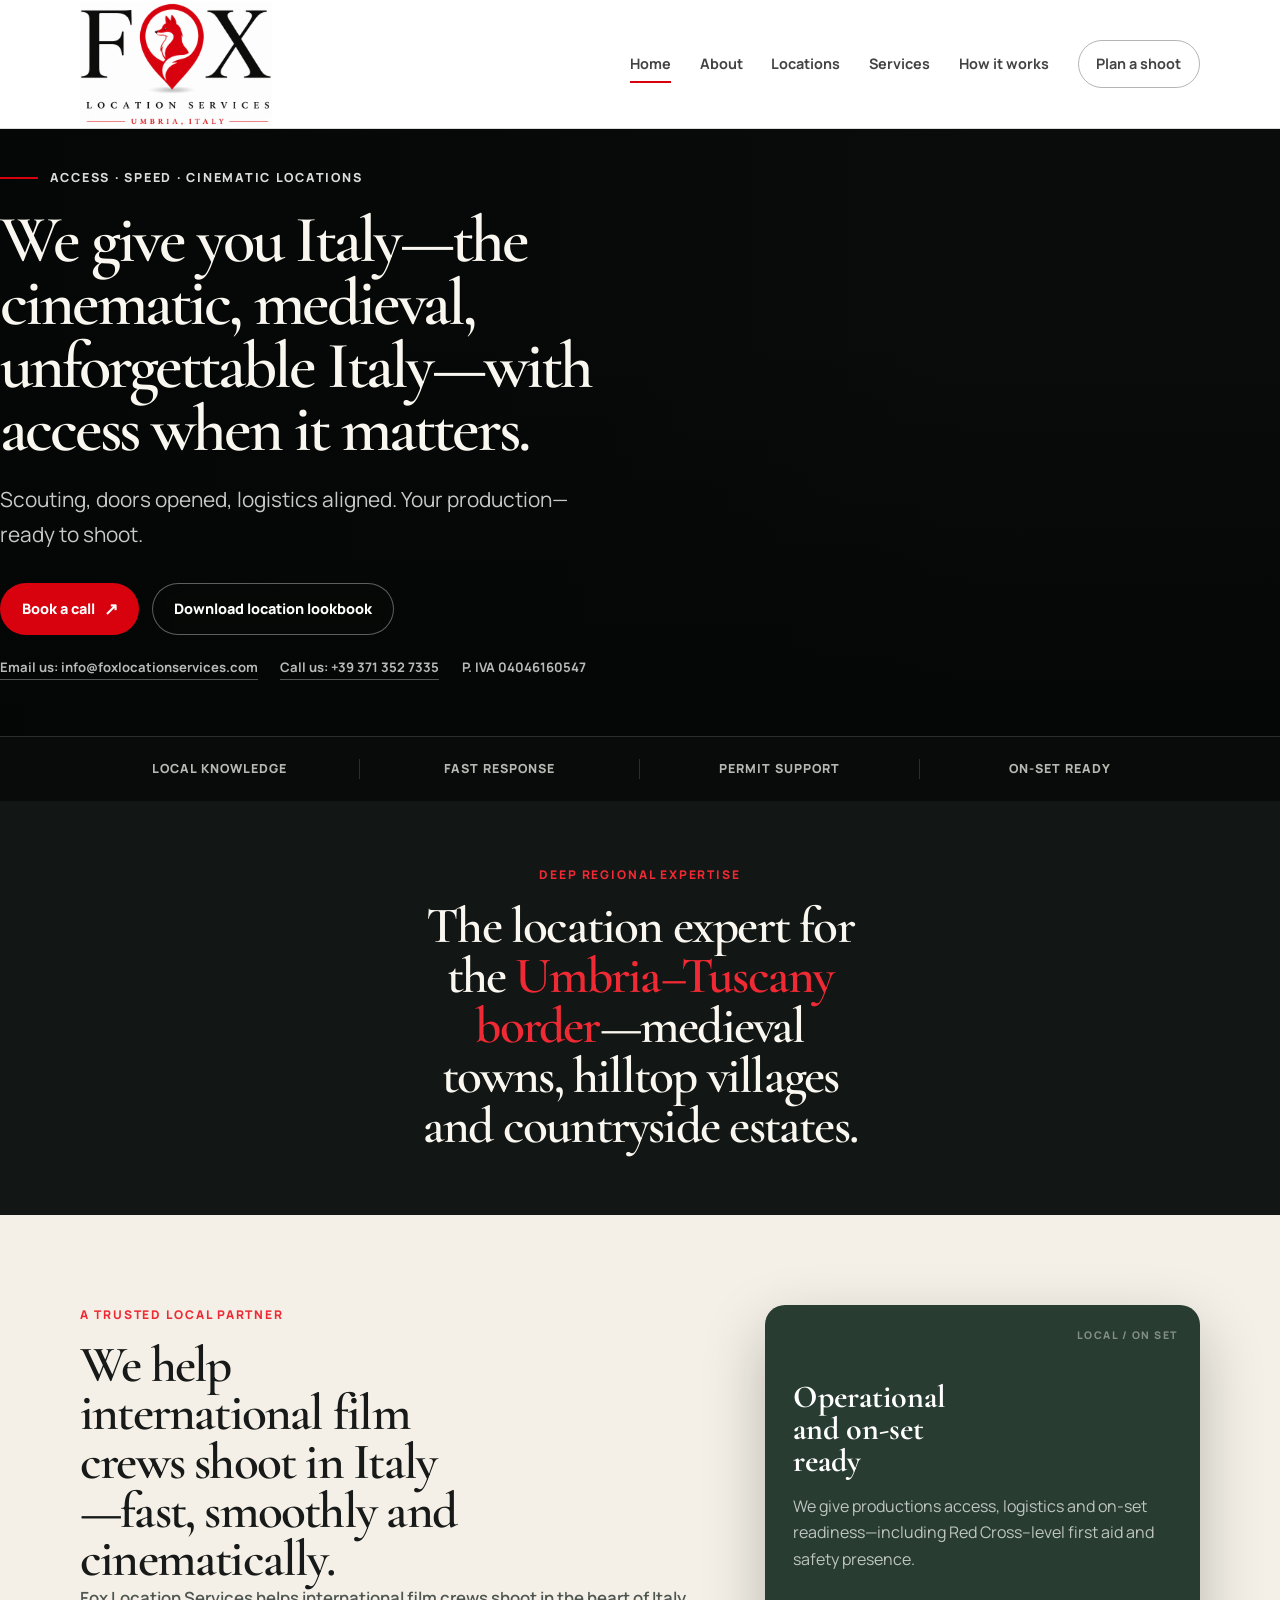
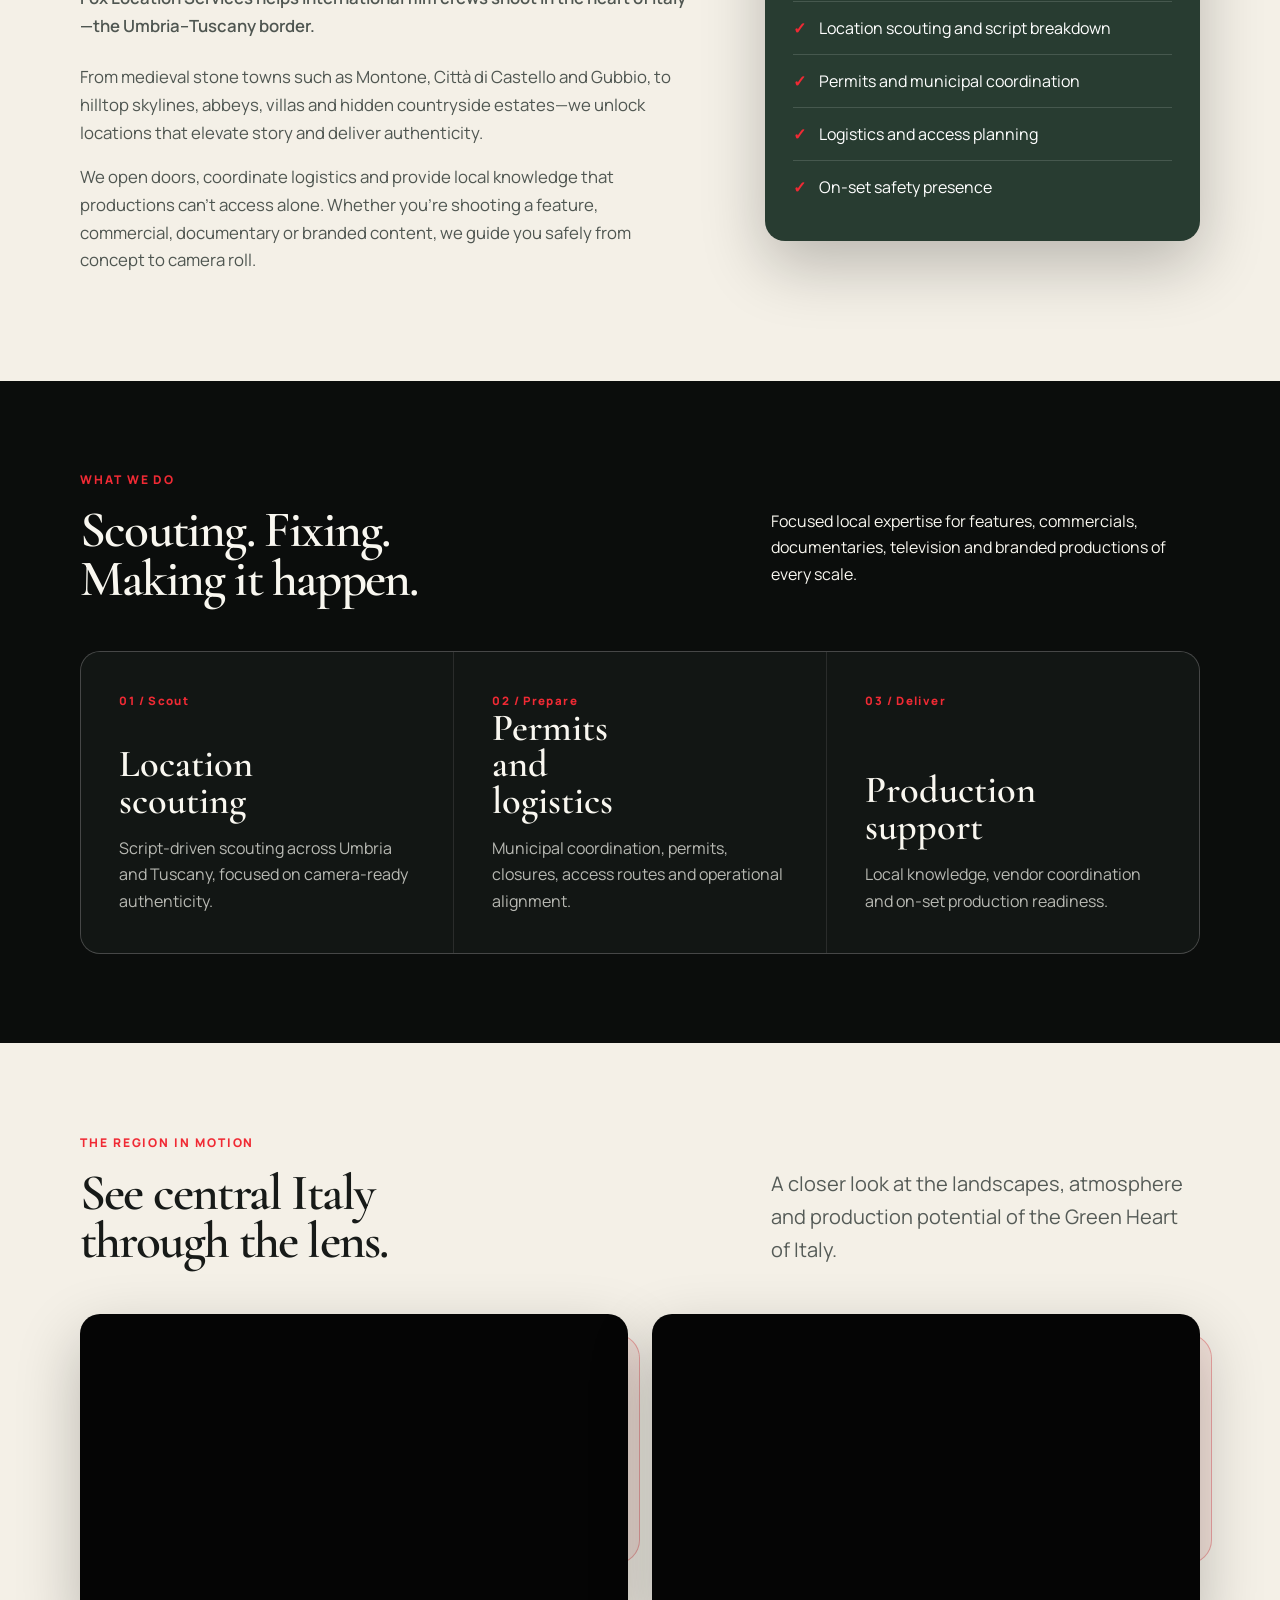
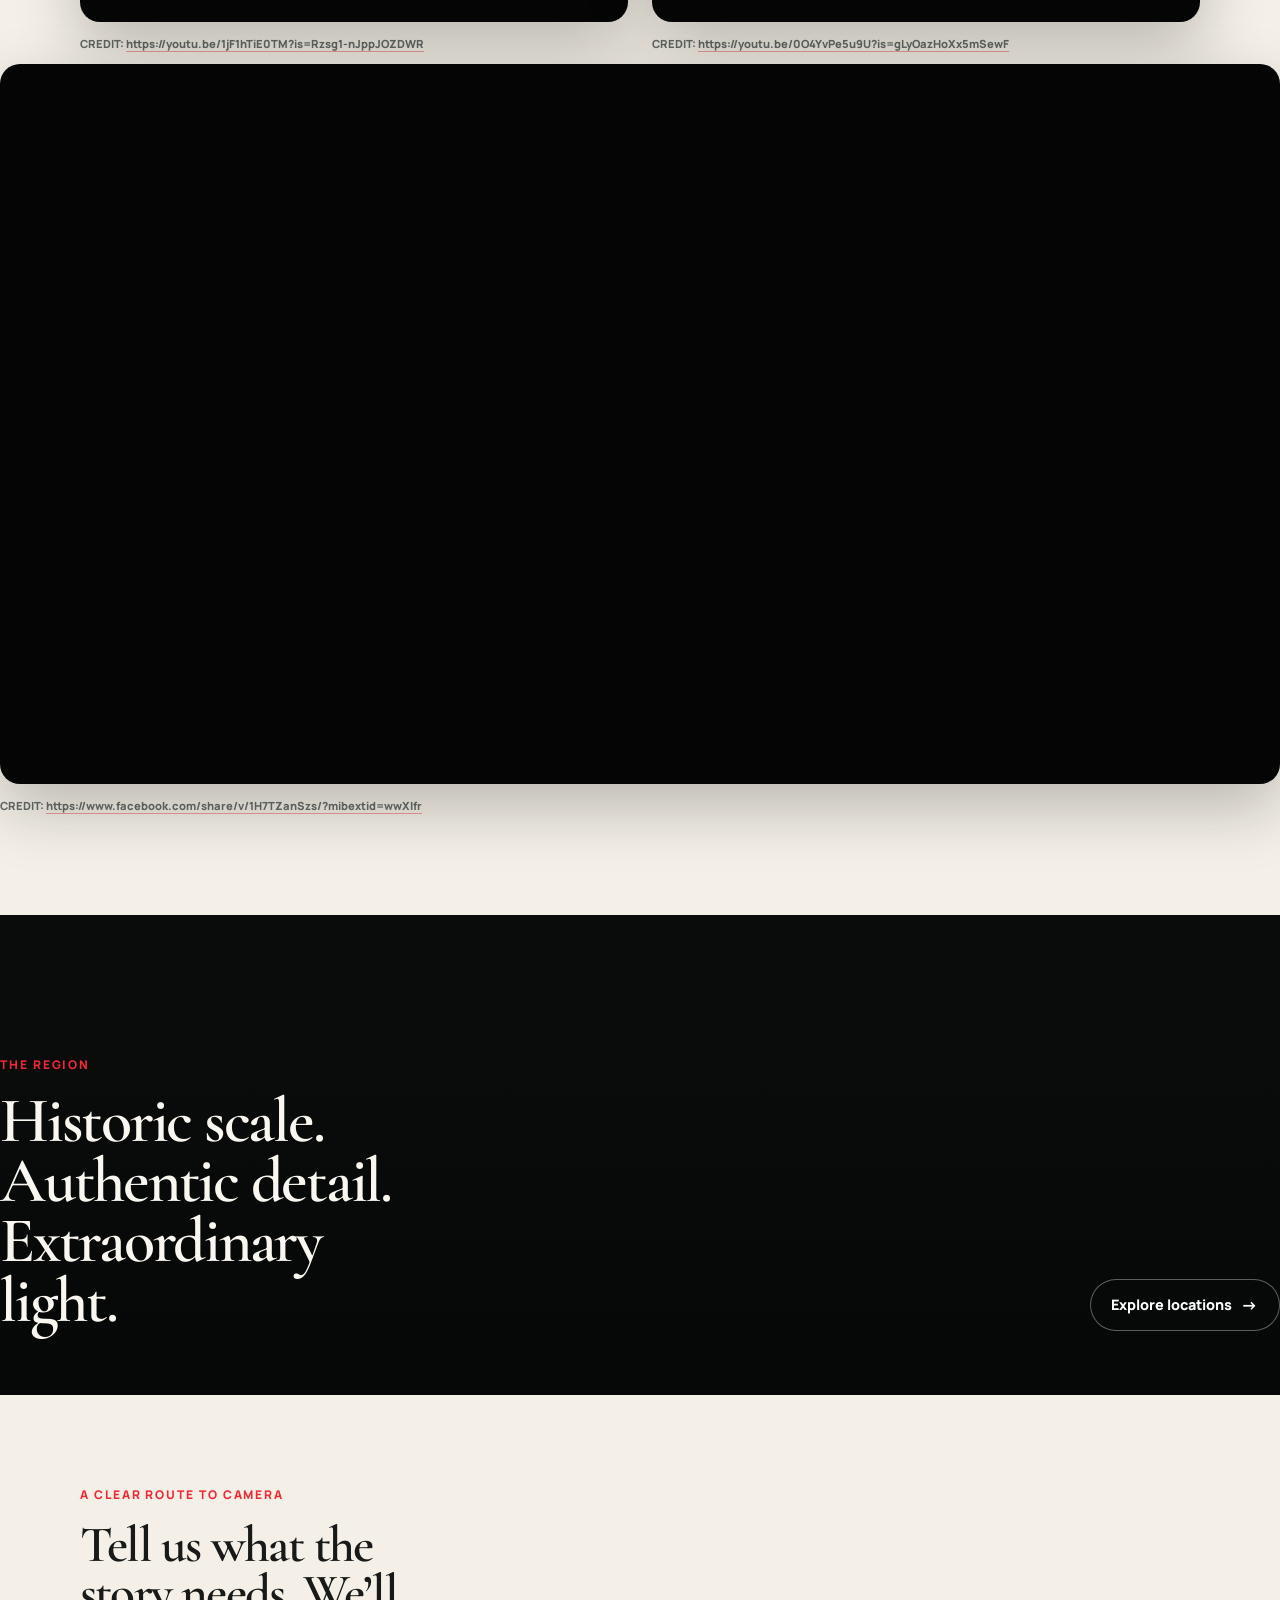
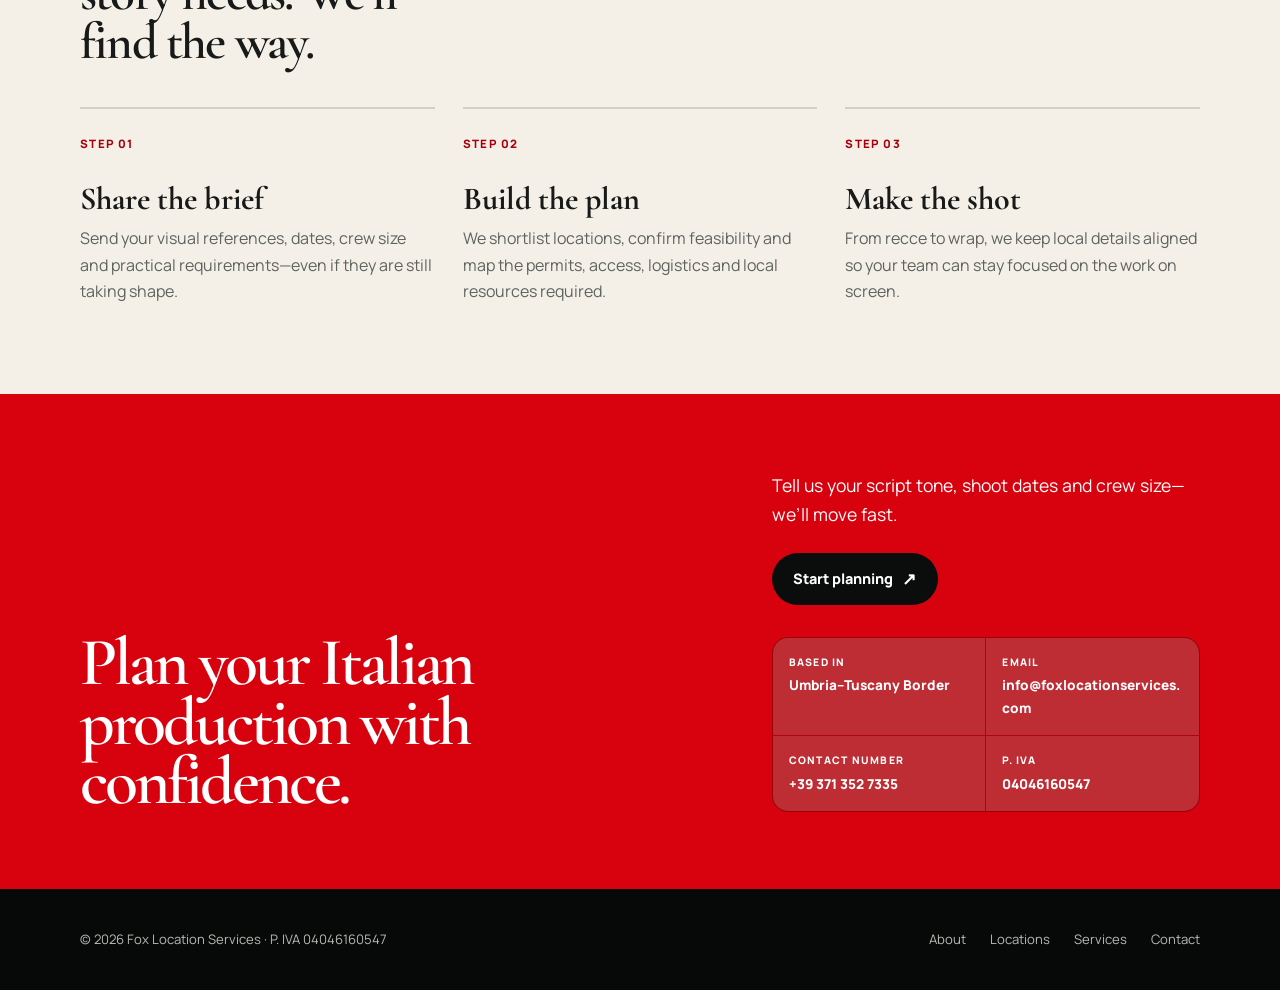
==== index.html @ e393fcb3 "Add video card for Facebook share link" ====
<!doctype html>
<html lang="en">
<head>
  <meta charset="utf-8">
  <meta name="viewport" content="width=device-width, initial-scale=1">
  <meta name="theme-color" content="#0b0d0c">

  <title>Film Locations & Production Support in Central Italy | Fox Location Services</title>
  <meta name="description" content="Location scouting, permits, fixing and on-set production support for international film crews across Umbria, Tuscany and central Italy.">

  <link rel="preconnect" href="https://fonts.googleapis.com">
  <link rel="preconnect" href="https://fonts.gstatic.com" crossorigin>
  <link href="https://fonts.googleapis.com/css2?family=Cormorant+Garamond:wght@500;600&family=Manrope:wght@400;600;700;800&display=swap" rel="stylesheet">
  <link rel="stylesheet" href="assets/css/styles.css">
</head>

<body>
  <a class="skip-link" href="#main-content">Skip to content</a>

  <header class="site-header">
    <div class="container header-inner">
      <a class="brand" href="index.html" aria-label="Fox Location Services — home">
        <img class="brand-logo fox" src="assets/img/brand/CastleFox.png" alt="Fox Location Services, Umbria, Italy" width="1060" height="684">
      </a>

      <nav class="nav-links" aria-label="Primary navigation">
        <a href="index.html" aria-current="page">Home</a>
        <a href="About.html">About</a>
        <a href="locations.html">Locations</a>
        <a href="#services">Services</a>
        <a href="#process">How it works</a>
        <a class="nav-cta" href="contact.html">Plan a shoot</a>
      </nav>

      <button class="menu-btn" type="button" aria-expanded="false" aria-controls="mobile-menu" aria-label="Open navigation" data-menu-btn>
        <span class="menu-icon" aria-hidden="true"></span>
      </button>
    </div>

    <nav class="mobile-menu" id="mobile-menu" aria-label="Mobile navigation" data-mobile-menu>
      <a href="index.html" aria-current="page">Home</a>
      <a href="About.html">About</a>
      <a href="locations.html">Locations</a>
      <a href="#services">Services</a>
      <a href="#process">How it works</a>
      <a href="contact.html">Plan a shoot</a>
    </nav>
  </header>

  <main id="main-content">
    <section class="hero" aria-labelledby="hero-title">
      <div class="hero-bg" role="img" aria-label="Mountain landscape in central Italy" style="background-image: url('MoutainViews.png');"></div>

      <div class="container hero-content">
        <p class="hero-kicker">Access · Speed · Cinematic Locations</p>
        <h1 class="hero-title-long" id="hero-title">We give you Italy—the cinematic, medieval, unforgettable Italy—with access when it matters.</h1>
        <p class="hero-copy">Scouting, doors opened, logistics aligned. Your production—ready to shoot.</p>

        <div class="hero-actions">
          <a class="btn btn-primary" href="contact.html">Book a call <span class="arrow" aria-hidden="true">↗</span></a>
          <a class="btn btn-secondary" href="assets/lookbook/Fox-Lookbook.pdf" target="_blank" rel="noopener">Download location lookbook</a>
        </div>

        <div class="hero-contact-links" aria-label="Direct contact details">
          <a href="mailto:info@foxlocationservices.com">Email us: info@foxlocationservices.com</a>
          <a href="tel:+393713527335">Call us: +39 371 352 7335</a>
          <span>P. IVA 04046160547</span>
        </div>
      </div>
    </section>

    <aside class="trust-bar" aria-label="Core capabilities">
      <div class="container">
        <ul class="trust-list">
          <li>Local knowledge</li>
          <li>Fast response</li>
          <li>Permit support</li>
          <li>On-set ready</li>
        </ul>
      </div>
    </aside>

    <section class="positioning-strip" aria-labelledby="positioning-title">
      <div class="container">
        <p class="eyebrow">Deep regional expertise</p>
        <h2 id="positioning-title">The location expert for the <span>Umbria–Tuscany border</span>—medieval towns, hilltop villages and countryside estates.</h2>
      </div>
    </section>

    <section class="section section-light" aria-labelledby="about-title">
      <div class="container intro-grid">
        <div class="intro-copy">
          <p class="eyebrow">A trusted local partner</p>
          <h2 class="section-title small" id="about-title">We help international film crews shoot in Italy—fast, smoothly and cinematically.</h2>
          <p class="lead">Fox Location Services helps international film crews shoot in the heart of Italy—the Umbria–Tuscany border.</p>
          <p>From medieval stone towns such as Montone, Città di Castello and Gubbio, to hilltop skylines, abbeys, villas and hidden countryside estates—we unlock locations that elevate story and deliver authenticity.</p>
          <p>We open doors, coordinate logistics and provide local knowledge that productions can’t access alone. Whether you’re shooting a feature, commercial, documentary or branded content, we guide you safely from concept to camera roll.</p>
        </div>

        <aside class="feature-panel" aria-labelledby="ready-title">
          <h3 id="ready-title">Operational and on-set ready</h3>
          <p>We give productions access, logistics and on-set readiness—including Red Cross–level first aid and safety presence.</p>
          <ul class="check-list">
            <li>Location scouting and script breakdown</li>
            <li>Permits and municipal coordination</li>
            <li>Logistics and access planning</li>
            <li>On-set safety presence</li>
          </ul>
        </aside>
      </div>
    </section>

    <section class="section" id="services" aria-labelledby="services-title">
      <div class="container">
        <div class="section-header">
          <div>
            <p class="eyebrow">What we do</p>
            <h2 class="section-title small" id="services-title">Scouting. Fixing. Making it happen.</h2>
          </div>
          <p>Focused local expertise for features, commercials, documentaries, television and branded productions of every scale.</p>
        </div>

        <div class="services-grid">
          <article class="service-card">
            <span class="service-number">01 / Scout</span>
            <h3>Location scouting</h3>
            <p>Script-driven scouting across Umbria and Tuscany, focused on camera-ready authenticity.</p>
          </article>

          <article class="service-card">
            <span class="service-number">02 / Prepare</span>
            <h3>Permits and logistics</h3>
            <p>Municipal coordination, permits, closures, access routes and operational alignment.</p>
          </article>

          <article class="service-card">
            <span class="service-number">03 / Deliver</span>
            <h3>Production support</h3>
            <p>Local knowledge, vendor coordination and on-set production readiness.</p>
          </article>
        </div>
      </div>
    </section>

    <section class="section section-light video-showcase" aria-labelledby="video-title">
      <div class="container">
        <div class="section-header">
          <div>
            <p class="eyebrow">The region in motion</p>
            <h2 class="section-title small" id="video-title">See central Italy through the lens.</h2>
          </div>
          <p class="lead">A closer look at the landscapes, atmosphere and production potential of the Green Heart of Italy.</p>
        </div>

        <div class="video-grid">
          <figure class="video-card">
            <div class="video-frame">
              <iframe src="https://www.youtube-nocookie.com/embed/1jF1hTiE0TM?autoplay=1&amp;mute=1&amp;playsinline=1&amp;loop=1&amp;playlist=1jF1hTiE0TM&amp;rel=0" title="Central Italy location film one" loading="lazy" referrerpolicy="strict-origin-when-cross-origin" allow="accelerometer; autoplay; clipboard-write; encrypted-media; gyroscope; picture-in-picture; web-share" allowfullscreen></iframe>
            </div>
            <figcaption class="video-credit">CREDIT: <a href="https://youtu.be/1jF1hTiE0TM?is=Rzsg1-nJppJOZDWR" target="_blank" rel="noopener">https://youtu.be/1jF1hTiE0TM?is=Rzsg1-nJppJOZDWR</a></figcaption>
          </figure>

          <figure class="video-card">
            <div class="video-frame">
              <iframe src="https://www.youtube-nocookie.com/embed/0O4YvPe5u9U?autoplay=1&amp;mute=1&amp;playsinline=1&amp;loop=1&amp;playlist=0O4YvPe5u9U&amp;rel=0" title="Central Italy location film two" loading="lazy" referrerpolicy="strict-origin-when-cross-origin" allow="accelerometer; autoplay; clipboard-write; encrypted-media; gyroscope; picture-in-picture; web-share" allowfullscreen></iframe>
            </div>
            <figcaption class="video-credit">CREDIT: <a href="https://youtu.be/0O4YvPe5u9U?is=gLyOazHoXx5mSewF" target="_blank" rel="noopener">https://youtu.be/0O4YvPe5u9U?is=gLyOazHoXx5mSewF</a></figcaption>
          </figure>
        </div>
      </div>
       <figure class="video-card">
            <div class="video-frame">
              <iframe src="https://www.facebook.com/share/v/1H7TZanSzs/?mibextid=wwXIfr" title="Central Italy location film three" loading="lazy" referrerpolicy="strict-origin-when-cross-origin" allow="accelerometer; autoplay; clipboard-write; encrypted-media; gyroscope; picture-in-picture; web-share" allowfullscreen></iframe>
            </div>
            <figcaption class="video-credit">CREDIT: <a href="https://www.facebook.com/share/v/1H7TZanSzs/?mibextid=wwXIfr" target="_blank" rel="noopener">https://www.facebook.com/share/v/1H7TZanSzs/?mibextid=wwXIfr</a></figcaption>
          </figure>
        </div>
      </div>
    </section>

    <section class="location-band" aria-labelledby="locations-title">
      <div class="container location-content">
        <div>
          <p class="eyebrow">The region</p>
          <h2 id="locations-title">Historic scale. Authentic detail. Extraordinary light.</h2>
        </div>
        <a class="btn btn-secondary" href="locations.html">Explore locations <span class="arrow" aria-hidden="true">→</span></a>
      </div>
    </section>

    <section class="section section-light" id="process" aria-labelledby="process-title">
      <div class="container">
        <p class="eyebrow">A clear route to camera</p>
        <h2 class="section-title small" id="process-title">Tell us what the story needs. We’ll find the way.</h2>

        <div class="process-grid">
          <article class="process-step">
            <span>STEP 01</span>
            <h3>Share the brief</h3>
            <p>Send your visual references, dates, crew size and practical requirements—even if they are still taking shape.</p>
          </article>

          <article class="process-step">
            <span>STEP 02</span>
            <h3>Build the plan</h3>
            <p>We shortlist locations, confirm feasibility and map the permits, access, logistics and local resources required.</p>
          </article>

          <article class="process-step">
            <span>STEP 03</span>
            <h3>Make the shot</h3>
            <p>From recce to wrap, we keep local details aligned so your team can stay focused on the work on screen.</p>
          </article>
        </div>
      </div>
    </section>

    <section class="cta-section" aria-labelledby="cta-title">
      <div class="container cta-grid">
        <h2 id="cta-title">Plan your Italian production with confidence.</h2>

        <div class="cta-details">
          <p>Tell us your script tone, shoot dates and crew size—we’ll move fast.</p>
          <a class="btn btn-dark" href="contact.html">Start planning <span class="arrow" aria-hidden="true">↗</span></a>

          <div class="contact-facts" aria-label="Fox Location Services contact details">
            <div class="contact-fact">
              <span>Based in</span>
              <strong>Umbria–Tuscany Border</strong>
            </div>
            <div class="contact-fact">
              <span>Email</span>
              <a href="mailto:info@foxlocationservices.com">info@foxlocationservices.com</a>
            </div>
            <div class="contact-fact">
              <span>Contact number</span>
              <a href="tel:+393713527335">+39 371 352 7335</a>
            </div>
            <div class="contact-fact">
              <span>P. IVA</span>
              <strong>04046160547</strong>
            </div>
          </div>
        </div>
      </div>
    </section>
  </main>

  <footer class="footer">
    <div class="container footer-inner">
      <div>© <span id="year"></span> Fox Location Services · P. IVA 04046160547</div>
      <nav class="footer-links" aria-label="Footer navigation">
        <a href="About.html">About</a>
        <a href="locations.html">Locations</a>
        <a href="#services">Services</a>
        <a href="contact.html">Contact</a>
      </nav>
    </div>
  </footer>

  <script>
    document.getElementById("year").textContent = new Date().getFullYear();

    const menuButton = document.querySelector("[data-menu-btn]");
    const mobileMenu = document.querySelector("[data-mobile-menu]");

    if (menuButton && mobileMenu) {
      const closeMenu = () => {
        menuButton.setAttribute("aria-expanded", "false");
        menuButton.setAttribute("aria-label", "Open navigation");
        mobileMenu.classList.remove("is-open");
        document.body.classList.remove("menu-open");
      };

      menuButton.addEventListener("click", () => {
        const isOpen = menuButton.getAttribute("aria-expanded") === "true";
        menuButton.setAttribute("aria-expanded", String(!isOpen));
        menuButton.setAttribute("aria-label", isOpen ? "Open navigation" : "Close navigation");
        mobileMenu.classList.toggle("is-open", !isOpen);
        document.body.classList.toggle("menu-open", !isOpen);
      });

      mobileMenu.querySelectorAll("a").forEach((link) => link.addEventListener("click", closeMenu));
      document.addEventListener("keydown", (event) => {
        if (event.key === "Escape") closeMenu();
      });
    }
  </script>
</body>
</html>
---- assets/css/styles.css ----
:root {
  --ink: #0b0d0c;
  --ink-soft: #121614;
  --paper: #f4f0e7;
  --paper-strong: #fffdf8;
  --text: #f9f7f0;
  --muted: #b8b9b3;
  --line: rgba(255, 255, 255, 0.14);
  --orange: #d8020f;
  --orange-light: #f02a34;
  --green: #283c31;
  --max-width: 1120px;
  --radius: 1.25rem;
  --shadow: 0 1.5rem 4rem rgba(0, 0, 0, 0.24);
  --sans: "Manrope", "Segoe UI", Arial, sans-serif;
  --display: "Cormorant Garamond", Georgia, serif;
}

*,
*::before,
*::after {
  box-sizing: border-box;
}

html {
  scroll-behavior: smooth;
}

body {
  margin: 0;
  background: var(--ink);
  color: var(--text);
  font-family: var(--sans);
  font-size: 1rem;
  line-height: 1.65;
  -webkit-font-smoothing: antialiased;
}

body.menu-open {
  overflow: hidden;
}

img {
  display: block;
  max-width: 100%;
}

a {
  color: inherit;
  text-decoration: none;
}

button,
input,
textarea,
select {
  font: inherit;
}

button,
a {
  -webkit-tap-highlight-color: transparent;
}

:focus-visible {
  outline: 3px solid var(--orange-light);
  outline-offset: 4px;
}

.skip-link {
  position: fixed;
  top: 0.75rem;
  left: 0.75rem;
  z-index: 999;
  padding: 0.7rem 1rem;
  border-radius: 999px;
  background: var(--paper-strong);
  color: var(--ink);
  transform: translateY(-160%);
  transition: transform 180ms ease;
}

.skip-link:focus {
  transform: translateY(0);
}

.container {
  width: min(calc(100% - 2.5rem), var(--max-width));
  margin-inline: auto;
}

.eyebrow {
  margin: 0 0 1rem;
  color: var(--orange-light);
  font-size: 0.75rem;
  font-weight: 800;
  letter-spacing: 0.16em;
  text-transform: uppercase;
}

.section {
  padding-block: clamp(4rem, 7vw, 6.5rem);
}

.section-light {
  background: var(--paper);
  color: #171a18;
}

.section-header {
  display: grid;
  grid-template-columns: minmax(0, 1fr) minmax(18rem, 0.65fr);
  gap: 2rem;
  align-items: end;
  margin-bottom: 3rem;
}

.section-title {
  max-width: 16ch;
  margin: 0;
  font-family: var(--display);
  font-size: clamp(2.8rem, 6vw, 5.4rem);
  font-weight: 600;
  letter-spacing: -0.035em;
  line-height: 0.95;
}

.section-title.small {
  font-size: clamp(2.35rem, 4vw, 3.7rem);
}

.lead {
  max-width: 43rem;
  margin: 0;
  color: #555b57;
  font-size: clamp(1.05rem, 1.8vw, 1.25rem);
}

.site-header {
  position: absolute;
  inset: 0 0 auto;
  z-index: 20;
  border-bottom: 1px solid rgba(11, 13, 12, 0.14);
  background: #fff;
}

.header-inner {
  min-height: 8rem;
  display: flex;
  align-items: center;
  justify-content: space-between;
  gap: 2rem;
}

.brand {
  display: inline-flex;
  align-items: center;
  gap: 0.7rem;
  min-width: 0;
}

.brand-mark {
  display: grid;
  width: 3.15rem;
  height: 3.15rem;
  place-items: center;
  border: 1px solid rgba(255, 255, 255, 0.55);
  border-radius: 50% 50% 46% 54%;
  color: var(--orange-light);
  font-family: var(--display);
  font-size: 1.05rem;
  font-weight: 600;
  letter-spacing: 0.05em;
  transform: rotate(-3deg);
}

.brand-name {
  color: white;
  font-size: 0.76rem;
  font-weight: 800;
  letter-spacing: 0.12em;
  line-height: 1.08;
  text-transform: uppercase;
}

.brand-logo {
  width: auto;
  object-fit: contain;
}

.brand-logo.fox {
  width: 12rem;
  height: auto;
  border: 0;
  border-radius: 0;
  background: white;
}

.brand-logo.text {
  height: 3.2rem;
  margin-left: -0.35rem;
}

.nav-links {
  display: flex;
  align-items: center;
  gap: 1.8rem;
}

.nav-links a {
  position: relative;
  color: rgba(11, 13, 12, 0.78);
  font-size: 0.9rem;
  font-weight: 700;
}

.nav-links a:not(.nav-cta)::after {
  content: "";
  position: absolute;
  right: 0;
  bottom: -0.45rem;
  left: 0;
  height: 2px;
  background: var(--orange);
  transform: scaleX(0);
  transform-origin: right;
  transition: transform 180ms ease;
}

.nav-links a:hover::after,
.nav-links a[aria-current="page"]::after {
  transform: scaleX(1);
  transform-origin: left;
}

.nav-cta {
  padding: 0.7rem 1.1rem;
  border: 1px solid rgba(11, 13, 12, 0.3);
  border-radius: 999px;
  transition: background 180ms ease, color 180ms ease;
}

.nav-cta:hover {
  border-color: var(--orange);
  background: var(--orange);
  color: white;
}

.menu-btn {
  display: none;
  width: 3rem;
  height: 3rem;
  padding: 0;
  border: 1px solid rgba(11, 13, 12, 0.28);
  border-radius: 50%;
  background: transparent;
  color: var(--ink);
  cursor: pointer;
}

.menu-icon,
.menu-icon::before,
.menu-icon::after {
  display: block;
  width: 1.1rem;
  height: 1px;
  margin: auto;
  background: currentColor;
  transition: transform 180ms ease;
}

.menu-icon {
  position: relative;
}

.menu-icon::before,
.menu-icon::after {
  content: "";
  position: absolute;
  left: 0;
}

.menu-icon::before { top: -0.35rem; }
.menu-icon::after { top: 0.35rem; }

.menu-btn[aria-expanded="true"] .menu-icon {
  background: transparent;
}

.menu-btn[aria-expanded="true"] .menu-icon::before {
  top: 0;
  transform: rotate(45deg);
}

.menu-btn[aria-expanded="true"] .menu-icon::after {
  top: 0;
  transform: rotate(-45deg);
}

.mobile-menu {
  display: none;
}

.hero {
  position: relative;
  min-height: clamp(38rem, 72svh, 43rem);
  display: flex;
  align-items: flex-end;
  isolation: isolate;
  overflow: hidden;
}

.hero-bg {
  position: absolute;
  inset: 0;
  z-index: -2;
  background-position: center;
  background-size: cover;
  transform: scale(1.025);
}

.hero::before {
  content: "";
  position: absolute;
  inset: 0;
  z-index: -1;
  background:
    linear-gradient(90deg, rgba(4, 6, 5, 0.83) 0%, rgba(4, 6, 5, 0.52) 45%, rgba(4, 6, 5, 0.14) 76%),
    linear-gradient(0deg, rgba(4, 6, 5, 0.9) 0%, transparent 55%);
}

.hero-content {
  width: 100%;
  padding-block: 10.5rem 3.5rem;
}

.hero-kicker {
  display: flex;
  align-items: center;
  gap: 0.7rem;
  margin: 0 0 1.2rem;
  color: rgba(255, 255, 255, 0.85);
  font-size: 0.78rem;
  font-weight: 800;
  letter-spacing: 0.14em;
  text-transform: uppercase;
}

.hero-kicker::before {
  content: "";
  width: 2.4rem;
  height: 2px;
  background: var(--orange);
}

.hero h1 {
  max-width: 15ch;
  margin: 0;
  font-family: var(--display);
  font-size: clamp(4rem, 8.5vw, 7.8rem);
  font-weight: 600;
  letter-spacing: -0.045em;
  line-height: 0.88;
  text-wrap: balance;
}

.hero h1.hero-title-long {
  max-width: 19ch;
  font-size: clamp(3.15rem, 5.2vw, 5.15rem);
  line-height: 0.95;
}

.hero-copy {
  max-width: 36rem;
  margin: 1.35rem 0 0;
  color: rgba(255, 255, 255, 0.78);
  font-size: clamp(1.05rem, 1.8vw, 1.3rem);
}

.hero-actions {
  display: flex;
  flex-wrap: wrap;
  gap: 0.8rem;
  margin-top: 2rem;
}

.hero-contact-links {
  display: flex;
  flex-wrap: wrap;
  gap: 0.65rem 1.4rem;
  margin-top: 1.4rem;
  color: rgba(255, 255, 255, 0.72);
  font-size: 0.82rem;
  font-weight: 700;
}

.hero-contact-links a {
  border-bottom: 1px solid rgba(255, 255, 255, 0.32);
  transition: color 180ms ease, border-color 180ms ease;
}

.hero-contact-links a:hover {
  border-color: var(--orange-light);
  color: white;
}

.btn {
  display: inline-flex;
  min-height: 3.25rem;
  align-items: center;
  justify-content: center;
  gap: 0.55rem;
  padding: 0.8rem 1.3rem;
  border: 1px solid transparent;
  border-radius: 999px;
  font-size: 0.9rem;
  font-weight: 800;
  transition: transform 180ms ease, background 180ms ease, border-color 180ms ease;
}

.btn:hover {
  transform: translateY(-2px);
}

.btn-primary {
  background: var(--orange);
  color: white;
}

.btn-primary:hover {
  background: var(--orange-light);
}

.btn-secondary {
  border-color: rgba(255, 255, 255, 0.35);
  background: rgba(9, 12, 10, 0.35);
  color: white;
  backdrop-filter: blur(8px);
}

.btn-dark {
  background: var(--ink);
  color: white;
}

.arrow {
  font-size: 1.15em;
  line-height: 1;
}

.trust-bar {
  border-top: 1px solid var(--line);
  background: #090b0a;
}

.trust-list {
  display: grid;
  grid-template-columns: repeat(4, 1fr);
  margin: 0;
  padding: 1.35rem 0;
  list-style: none;
}

.trust-list li {
  padding-inline: 1.25rem;
  border-right: 1px solid var(--line);
  color: var(--muted);
  font-size: 0.78rem;
  font-weight: 800;
  letter-spacing: 0.08em;
  text-align: center;
  text-transform: uppercase;
}

.trust-list li:last-child {
  border: 0;
}

.positioning-strip {
  padding-block: clamp(3.25rem, 5vw, 4.75rem);
  background: var(--ink-soft);
  text-align: center;
}

.positioning-strip h2 {
  max-width: 23ch;
  margin: 0 auto;
  font-family: var(--display);
  font-size: clamp(2.2rem, 4vw, 3.65rem);
  font-weight: 600;
  letter-spacing: -0.035em;
  line-height: 0.98;
  text-wrap: balance;
}

.positioning-strip h2 span {
  color: var(--orange-light);
}

.intro-grid {
  display: grid;
  grid-template-columns: minmax(0, 1.05fr) minmax(20rem, 0.75fr);
  gap: clamp(3rem, 6vw, 5rem);
  align-items: start;
}

.intro-copy p:not(.eyebrow) {
  max-width: 41rem;
  color: #4f5651;
  font-size: 1.05rem;
}

.intro-copy .lead {
  margin-bottom: 1.5rem;
  color: #2f3531;
  font-size: clamp(1.1rem, 1.8vw, 1.3rem);
  font-weight: 600;
}

.feature-panel {
  position: relative;
  padding: 1.75rem;
  border-radius: var(--radius);
  background: var(--green);
  color: white;
  box-shadow: var(--shadow);
}

.feature-panel::before {
  content: "Local / On set";
  position: absolute;
  top: 1.4rem;
  right: 1.4rem;
  color: rgba(255, 255, 255, 0.42);
  font-size: 0.66rem;
  font-weight: 800;
  letter-spacing: 0.14em;
  text-transform: uppercase;
}

.feature-panel h3 {
  max-width: 12ch;
  margin: 3rem 0 0.75rem;
  font-family: var(--display);
  font-size: 2rem;
  line-height: 1;
}

.feature-panel > p {
  color: rgba(255, 255, 255, 0.7);
}

.check-list {
  margin: 1.8rem 0 0;
  padding: 0;
  list-style: none;
}

.check-list li {
  display: flex;
  gap: 0.8rem;
  padding-block: 0.8rem;
  border-top: 1px solid rgba(255, 255, 255, 0.14);
}

.check-list li::before {
  content: "✓";
  color: var(--orange-light);
  font-weight: 900;
}

.services-grid {
  display: grid;
  grid-template-columns: repeat(3, 1fr);
  gap: 1px;
  border: 1px solid rgba(255, 255, 255, 0.13);
  border-radius: var(--radius);
  background: rgba(255, 255, 255, 0.13);
  overflow: hidden;
}

.service-card {
  min-height: 18rem;
  display: flex;
  flex-direction: column;
  padding: clamp(1.5rem, 3vw, 2.4rem);
  background: var(--ink-soft);
}

.service-number {
  color: var(--orange-light);
  font-size: 0.72rem;
  font-weight: 800;
  letter-spacing: 0.12em;
}

.service-card h3 {
  max-width: 8ch;
  margin: auto 0 1rem;
  font-family: var(--display);
  font-size: clamp(2rem, 3vw, 2.75rem);
  font-weight: 600;
  line-height: 0.95;
}

.service-card p {
  margin: 0;
  color: var(--muted);
}

.video-grid {
  display: grid;
  grid-template-columns: repeat(2, minmax(0, 1fr));
  gap: 1.5rem;
}

.video-card {
  position: relative;
  min-width: 0;
  margin: 0;
  padding-bottom: 0.75rem;
}

.video-card::after {
  content: "";
  position: absolute;
  top: 1.25rem;
  right: -0.75rem;
  width: 42%;
  aspect-ratio: 1;
  z-index: 0;
  border: 1px solid rgba(216, 2, 15, 0.28);
  border-radius: 1.5rem;
  background: rgba(216, 2, 15, 0.06);
}

.video-frame {
  position: relative;
  aspect-ratio: 16 / 9;
  overflow: hidden;
  border-radius: var(--radius);
  background: #050505;
  box-shadow: var(--shadow);
  z-index: 1;
}

.video-frame iframe {
  position: absolute;
  inset: 0;
  width: 100%;
  height: 100%;
  border: 0;
}

.video-frame-portrait {
  aspect-ratio: 9 / 16;
}

.video-credit {
  margin-top: 0.85rem;
  color: #666d68;
  font-size: 0.7rem;
  font-weight: 800;
  letter-spacing: 0;
  line-height: 1.45;
  text-transform: none;
  overflow-wrap: anywhere;
}

.video-credit a {
  text-decoration: underline;
  text-decoration-color: rgba(216, 2, 15, 0.35);
  text-underline-offset: 0.2rem;
}

.video-credit a:hover {
  color: var(--orange);
}

.location-band {
  position: relative;
  min-height: 30rem;
  display: flex;
  align-items: flex-end;
  isolation: isolate;
  background: url("../../MoutainViews.png") center / cover no-repeat;
}

.location-band::before {
  content: "";
  position: absolute;
  inset: 0;
  z-index: -1;
  background: linear-gradient(0deg, rgba(5, 7, 6, 0.93), rgba(5, 7, 6, 0.12) 75%);
}

.location-content {
  width: 100%;
  display: flex;
  align-items: end;
  justify-content: space-between;
  gap: 2rem;
  padding-block: 4rem;
}

.location-content h2 {
  max-width: 13ch;
  margin: 0;
  font-family: var(--display);
  font-size: clamp(2.8rem, 5vw, 4.4rem);
  font-weight: 600;
  letter-spacing: -0.035em;
  line-height: 0.94;
}

.process-grid {
  display: grid;
  grid-template-columns: repeat(3, 1fr);
  gap: 1.75rem;
  margin-top: 2.5rem;
}

.process-step {
  padding-top: 1.3rem;
  border-top: 2px solid #d4cfc4;
}

.process-step span {
  color: #a8000b;
  font-size: 0.72rem;
  font-weight: 900;
  letter-spacing: 0.12em;
}

.process-step h3 {
  margin: 1.7rem 0 0.65rem;
  font-family: var(--display);
  font-size: 2rem;
  line-height: 1;
}

.process-step p {
  margin: 0;
  color: #5e635f;
}

.cta-section {
  padding-block: clamp(4rem, 6vw, 5.5rem);
  background: var(--orange);
  color: white;
}

.cta-grid {
  display: grid;
  grid-template-columns: 1.1fr 0.8fr;
  gap: clamp(3rem, 8vw, 8rem);
  align-items: end;
}

.cta-grid h2 {
  max-width: 13ch;
  margin: 0;
  font-family: var(--display);
  font-size: clamp(3rem, 5.3vw, 4.8rem);
  font-weight: 600;
  letter-spacing: -0.045em;
  line-height: 0.88;
}

.cta-details p {
  max-width: 34rem;
  margin: 0 0 1.5rem;
  font-size: 1.1rem;
}

.contact-list {
  display: grid;
  gap: 0.5rem;
  margin-top: 1.5rem;
}

.contact-list a {
  width: fit-content;
  font-weight: 800;
  text-decoration: underline;
  text-decoration-color: rgba(27, 14, 8, 0.35);
  text-underline-offset: 0.25rem;
}

.contact-facts {
  display: grid;
  grid-template-columns: repeat(2, minmax(0, 1fr));
  gap: 1px;
  margin-top: 2rem;
  overflow: hidden;
  border: 1px solid rgba(27, 14, 8, 0.2);
  border-radius: 1rem;
  background: rgba(27, 14, 8, 0.2);
}

.contact-fact {
  min-width: 0;
  padding: 1rem;
  background: rgba(255, 255, 255, 0.16);
}

.contact-fact span {
  display: block;
  margin-bottom: 0.2rem;
  font-size: 0.65rem;
  font-weight: 900;
  letter-spacing: 0.12em;
  text-transform: uppercase;
}

.contact-fact strong,
.contact-fact a {
  display: block;
  overflow-wrap: anywhere;
  font-size: 0.85rem;
  font-weight: 800;
}

.footer {
  padding-block: 2.5rem;
  background: #070908;
  color: var(--muted);
  font-size: 0.82rem;
}

.footer-inner {
  display: flex;
  align-items: center;
  justify-content: space-between;
  gap: 2rem;
}

.footer-links {
  display: flex;
  flex-wrap: wrap;
  gap: 1.5rem;
}

.footer a:hover {
  color: white;
}

/* About page */
.about-hero {
  padding-block: 9rem clamp(4rem, 6vw, 5.25rem);
  background:
    radial-gradient(circle at 82% 30%, rgba(216, 2, 15, 0.22), transparent 30rem),
    linear-gradient(135deg, #0b0d0c 0%, #18221c 100%);
}

.about-hero-inner {
  display: grid;
  grid-template-columns: minmax(0, 1fr) minmax(18rem, 0.5fr);
  gap: 3rem;
  align-items: end;
}

.about-hero h1 {
  max-width: 11ch;
  margin: 0;
  font-family: var(--display);
  font-size: clamp(3.5rem, 6.5vw, 5.75rem);
  font-weight: 600;
  letter-spacing: -0.045em;
  line-height: 0.88;
}

.about-hero-note {
  max-width: 27rem;
  margin: 0;
  padding-left: 1.25rem;
  border-left: 2px solid var(--orange);
  color: rgba(255, 255, 255, 0.72);
  font-size: 1.05rem;
}

.about-story {
  background: var(--paper);
  color: #171a18;
}

.story-row {
  display: grid;
  gap: clamp(3rem, 7vw, 5.75rem);
  align-items: start;
  padding-block: clamp(4.5rem, 7vw, 6.5rem);
}

.story-row-image-right {
  grid-template-columns: minmax(0, 1fr) minmax(17rem, 0.62fr);
}

.story-row-image-left {
  grid-template-columns: minmax(17rem, 0.62fr) minmax(0, 1fr);
}

.story-row + .story-row {
  border-top: 1px solid #d8d2c7;
}

.story-row-image-right .story-image {
  grid-column: 2;
  grid-row: 1;
}

.story-row-image-right .story-copy {
  grid-column: 1;
  grid-row: 1;
}

.story-image {
  position: relative;
  width: 100%;
  max-width: 27rem;
  margin: 0;
}

.story-video {
  max-width: 20rem;
}

.story-video::after {
  right: -1.2rem;
  bottom: 2.5rem;
  width: 72%;
  height: auto;
  aspect-ratio: 1;
  border-color: rgba(216, 2, 15, 0.3);
  border-radius: 1.5rem;
  background: rgba(216, 2, 15, 0.06);
}

.story-row-image-left .story-video::after {
  right: auto;
  left: -1.2rem;
}

.story-video .video-frame {
  position: relative;
  z-index: 1;
}

.story-row-image-right .story-image {
  justify-self: end;
}

.story-image::after {
  content: "";
  position: absolute;
  right: -1rem;
  bottom: -1rem;
  width: 55%;
  height: 55%;
  z-index: 0;
  border: 1px solid rgba(72, 84, 76, 0.4);
  border-radius: var(--radius);
}

.story-row-image-left .story-image::after {
  right: auto;
  left: -1rem;
}

.story-image.story-video::after {
  right: -1.2rem;
  bottom: 2.5rem;
  width: 72%;
  height: auto;
  aspect-ratio: 1;
  border-color: rgba(216, 2, 15, 0.3);
  border-radius: 1.5rem;
  background: rgba(216, 2, 15, 0.06);
}

.story-row-image-left .story-image.story-video::after {
  right: auto;
  left: -1.2rem;
}

.story-image img {
  position: relative;
  z-index: 1;
  width: 100%;
  aspect-ratio: 4 / 5;
  border-radius: var(--radius);
  object-fit: cover;
  box-shadow: var(--shadow);
}

.story-image figcaption {
  position: relative;
  z-index: 2;
  margin-top: 1rem;
  color: #747972;
  font-size: 0.75rem;
  font-weight: 700;
  letter-spacing: 0.1em;
  text-transform: uppercase;
}

.story-image .video-credit {
  margin-top: 0.85rem;
  color: #666d68;
  font-size: 0.7rem;
  letter-spacing: 0;
  line-height: 1.45;
  text-transform: none;
}

.story-copy h2 {
  max-width: 13ch;
  margin: 0 0 1.5rem;
  font-family: var(--display);
  font-size: clamp(2.55rem, 4vw, 3.8rem);
  font-weight: 600;
  letter-spacing: -0.035em;
  line-height: 0.94;
}

.story-copy p {
  max-width: 43rem;
  margin: 0 0 1.2rem;
  color: #4f5651;
  font-size: 1.04rem;
}

.story-copy p:last-child {
  margin-bottom: 0;
}

.founder-signoff {
  margin-top: 2rem;
  padding-top: 1.5rem;
  border-top: 1px solid #d8d2c7;
}

.founder-signoff strong {
  display: block;
  color: #171a18;
  font-family: var(--display);
  font-size: 1.8rem;
  line-height: 1;
}

.founder-signoff span {
  color: #9f1019;
  font-size: 0.76rem;
  font-weight: 800;
  letter-spacing: 0.12em;
  text-transform: uppercase;
}

.belief-band {
  padding-block: clamp(4.5rem, 7vw, 6.5rem);
  background: var(--green);
  text-align: center;
}

.belief-band blockquote {
  max-width: 18ch;
  margin: 0 auto;
  font-family: var(--display);
  font-size: clamp(2.7rem, 5vw, 4.8rem);
  font-weight: 600;
  letter-spacing: -0.04em;
  line-height: 0.93;
}

.belief-band blockquote::before {
  content: "“";
  display: block;
  height: 0.65em;
  color: var(--orange-light);
  font-size: 1.5em;
}

@media (max-width: 900px) {
  .nav-links {
    display: none;
  }

  .menu-btn {
    display: block;
  }

  .mobile-menu {
    position: fixed;
    inset: 0;
    z-index: -1;
    display: flex;
    flex-direction: column;
    justify-content: center;
    gap: 0.4rem;
    padding: 7rem 1.25rem 2rem;
    background: rgba(8, 11, 9, 0.98);
    opacity: 0;
    pointer-events: none;
    transform: translateY(-1rem);
    transition: opacity 180ms ease, transform 180ms ease;
  }

  .mobile-menu.is-open {
    opacity: 1;
    pointer-events: auto;
    transform: translateY(0);
  }

  .mobile-menu a {
    padding: 0.75rem 0;
    border-bottom: 1px solid var(--line);
    font-family: var(--display);
    font-size: clamp(2.2rem, 11vw, 4rem);
    line-height: 1;
  }

  .section-header,
  .intro-grid,
  .cta-grid,
  .about-hero-inner,
  .story-row {
    grid-template-columns: 1fr;
  }

  .story-row-image-right .story-image,
  .story-row-image-right .story-copy {
    grid-column: auto;
    grid-row: auto;
  }

  .story-row-image-right .story-copy {
    order: 1;
  }

  .story-row-image-right .story-image {
    order: 2;
  }

  .story-image {
    width: min(100%, 34rem);
  }

  .story-row-image-right .story-image {
    margin-left: auto;
  }

  .services-grid {
    grid-template-columns: 1fr;
  }

  .video-grid {
    grid-template-columns: 1fr;
  }

  .video-card::after {
    right: -0.4rem;
  }

  .service-card {
    min-height: 18rem;
  }

  .trust-list {
    grid-template-columns: repeat(2, 1fr);
  }

  .trust-list li:nth-child(2) {
    border-right: 0;
  }

  .trust-list li:nth-child(-n + 2) {
    border-bottom: 1px solid var(--line);
  }
}

@media (max-width: 640px) {
  .container {
    width: min(calc(100% - 2rem), var(--max-width));
  }

  .header-inner {
    min-height: 6rem;
  }

  .brand-logo.fox {
    width: 8.75rem;
    height: auto;
  }

  .brand-logo.text {
    height: 2.45rem;
  }

  .brand-mark {
    width: 2.8rem;
    height: 2.8rem;
  }

  .hero {
    min-height: 39rem;
  }

  .hero-content {
    padding-block: 9.25rem 3rem;
  }

  .hero h1 {
    font-size: clamp(3.35rem, 16vw, 5rem);
  }

  .hero h1.hero-title-long {
    font-size: clamp(2.85rem, 11.5vw, 3.8rem);
  }

  .about-hero {
    padding-block: 8rem 3.75rem;
  }

  .about-hero h1 {
    font-size: clamp(3.1rem, 14vw, 4.5rem);
  }

  .story-image::after {
    right: -0.45rem;
    bottom: -0.45rem;
  }

  .story-row-image-left .story-image::after {
    left: -0.45rem;
  }

  .story-image.story-video::after {
    right: -0.45rem;
    bottom: 2.25rem;
    width: 68%;
    height: auto;
  }

  .story-row-image-left .story-image.story-video::after {
    right: auto;
    left: -0.45rem;
  }

  .hero-actions,
  .hero-actions .btn {
    width: 100%;
  }

  .hero-contact-links {
    align-items: flex-start;
    flex-direction: column;
  }

  .trust-list li {
    padding: 0.85rem 0.5rem;
    font-size: 0.66rem;
  }

  .location-content {
    align-items: stretch;
    flex-direction: column;
  }

  .process-grid {
    grid-template-columns: 1fr;
  }

  .contact-facts {
    grid-template-columns: 1fr;
  }

  .footer-inner {
    align-items: flex-start;
    flex-direction: column;
  }
}

@media (prefers-reduced-motion: reduce) {
  html {
    scroll-behavior: auto;
  }

  *,
  *::before,
  *::after {
    scroll-behavior: auto !important;
    transition-duration: 0.01ms !important;
  }
}
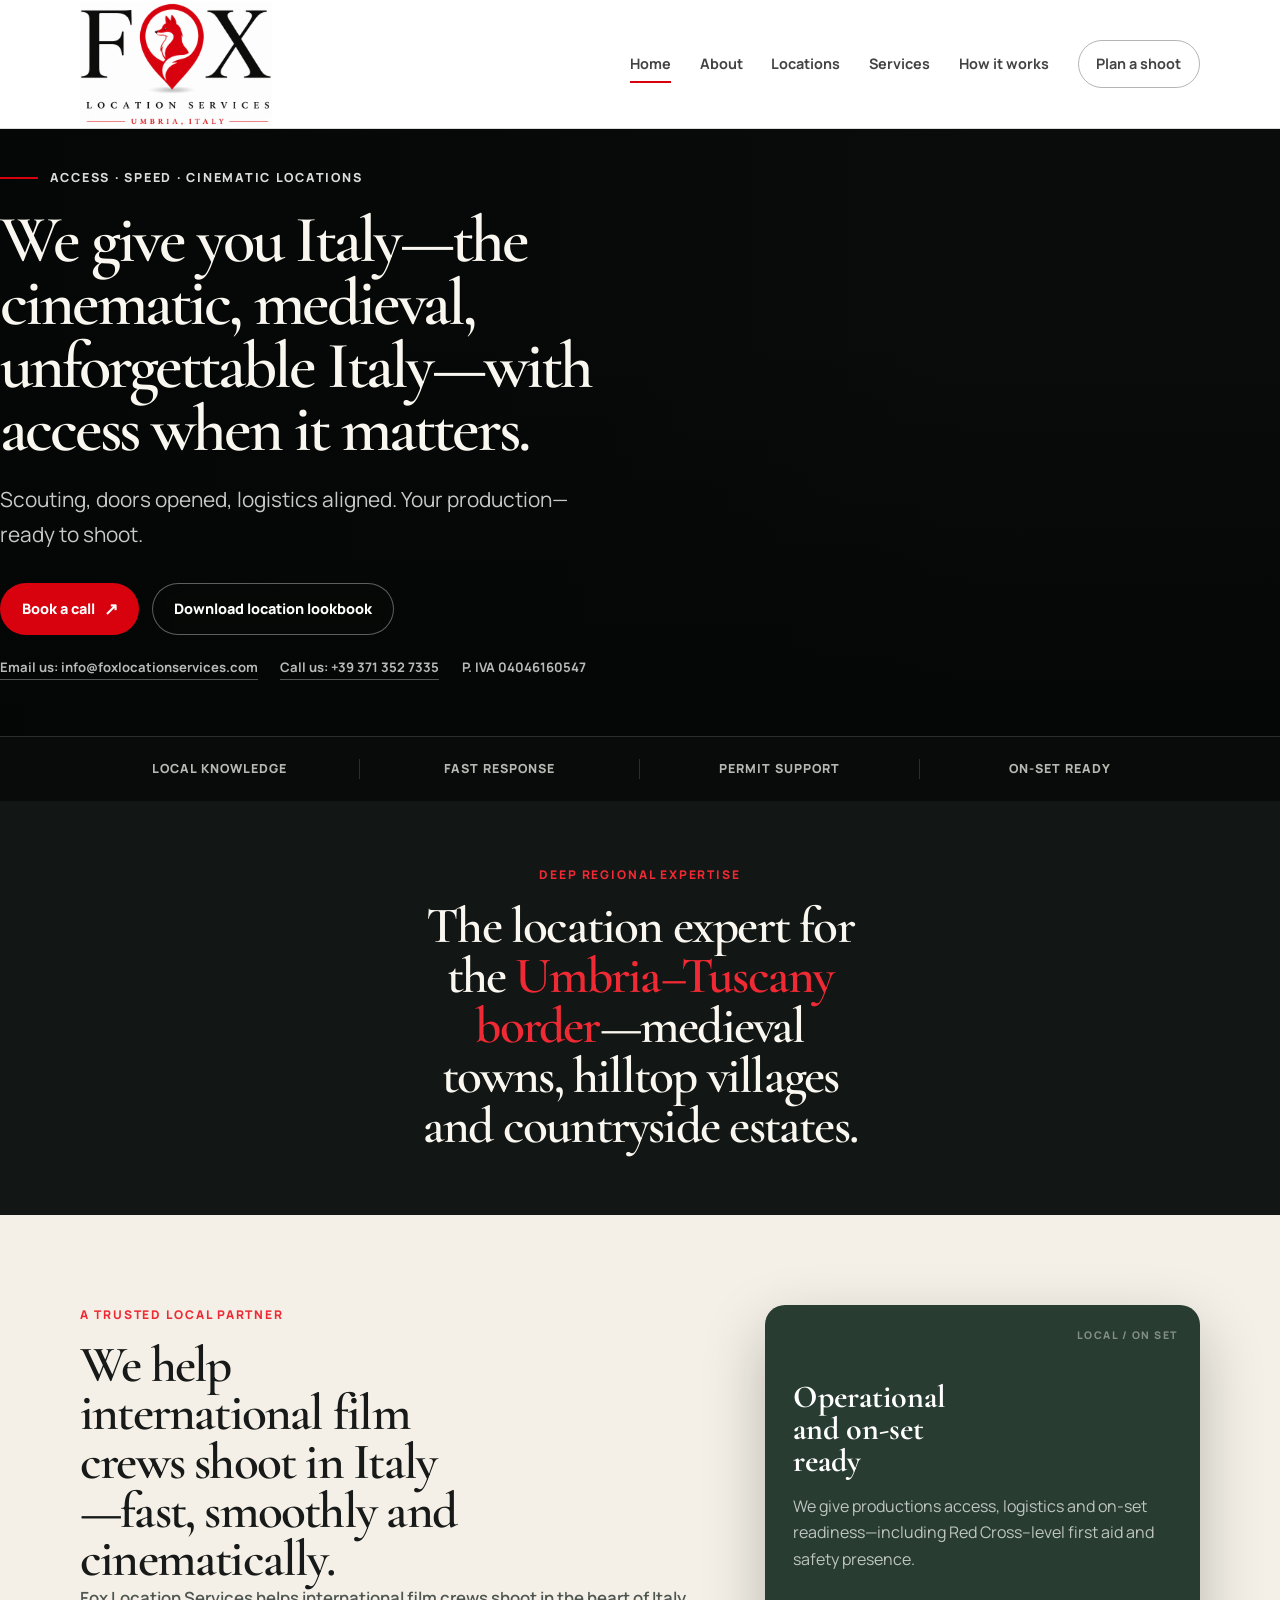
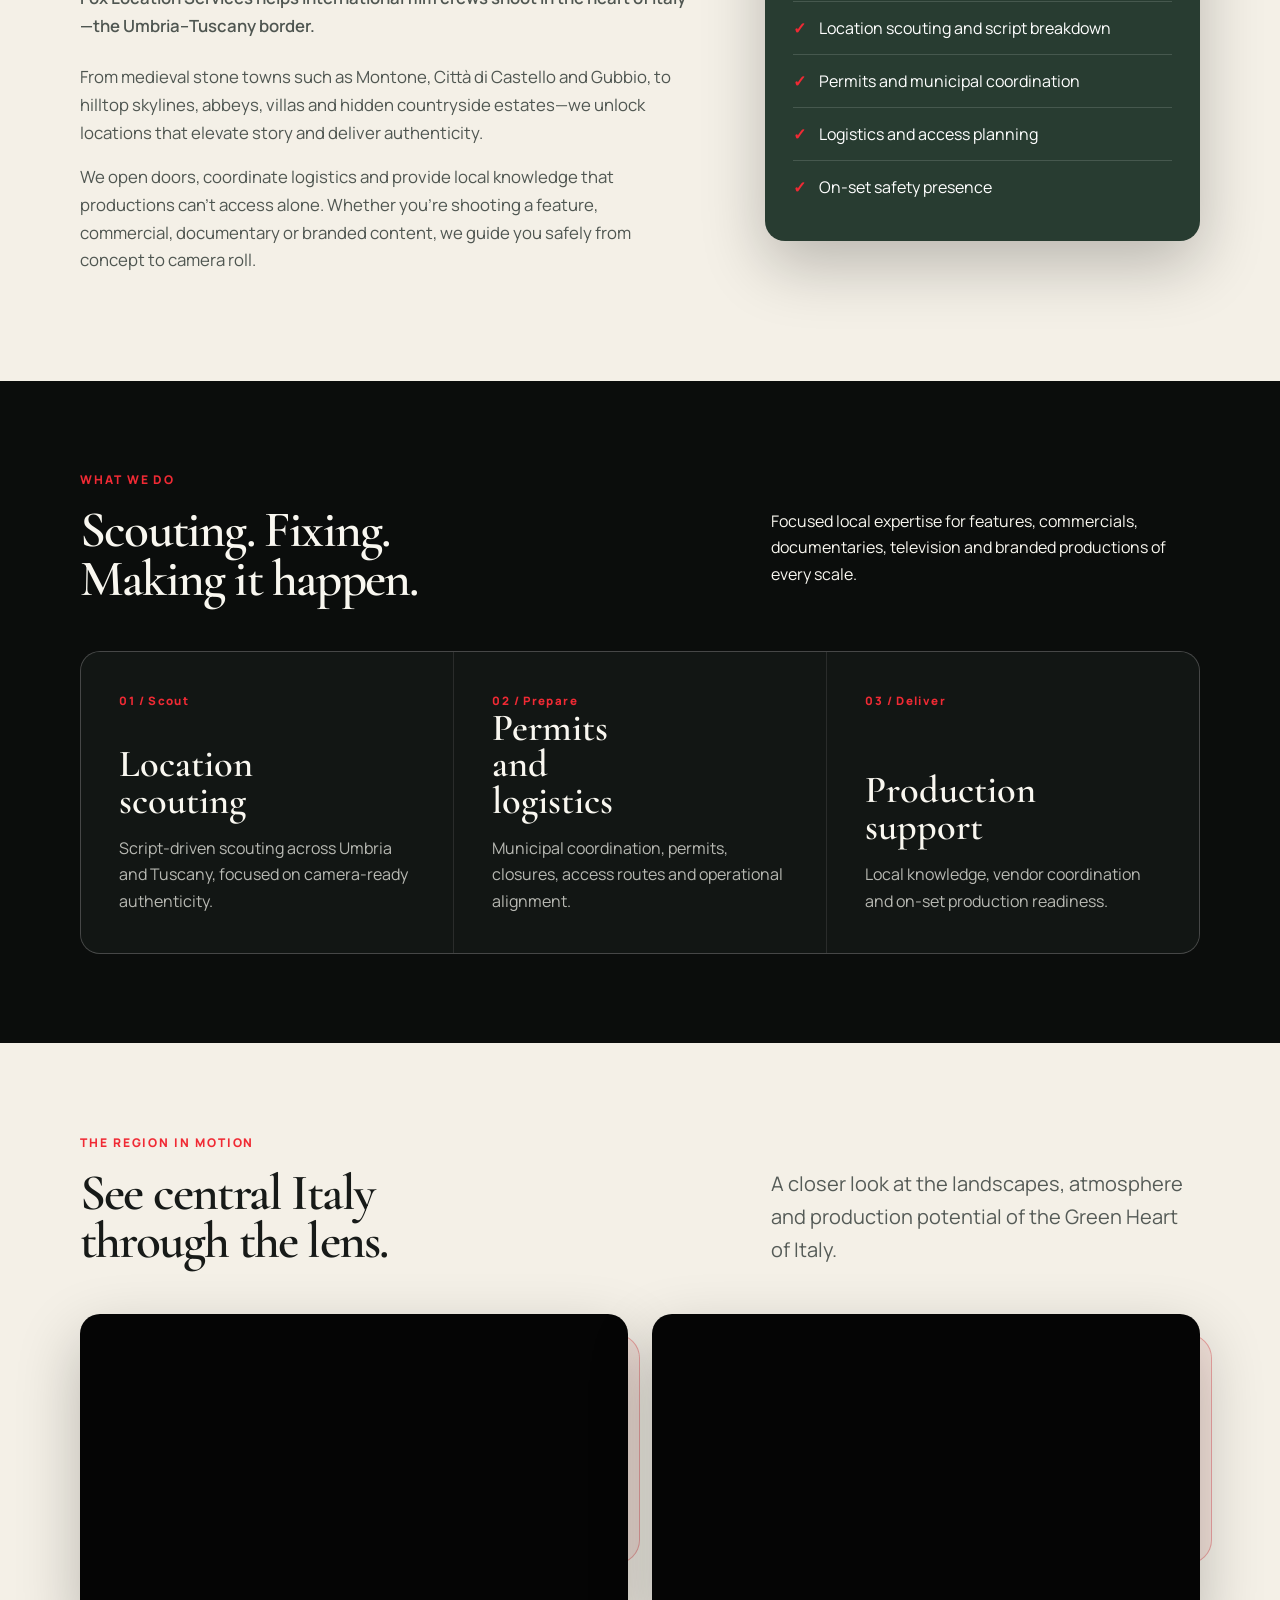
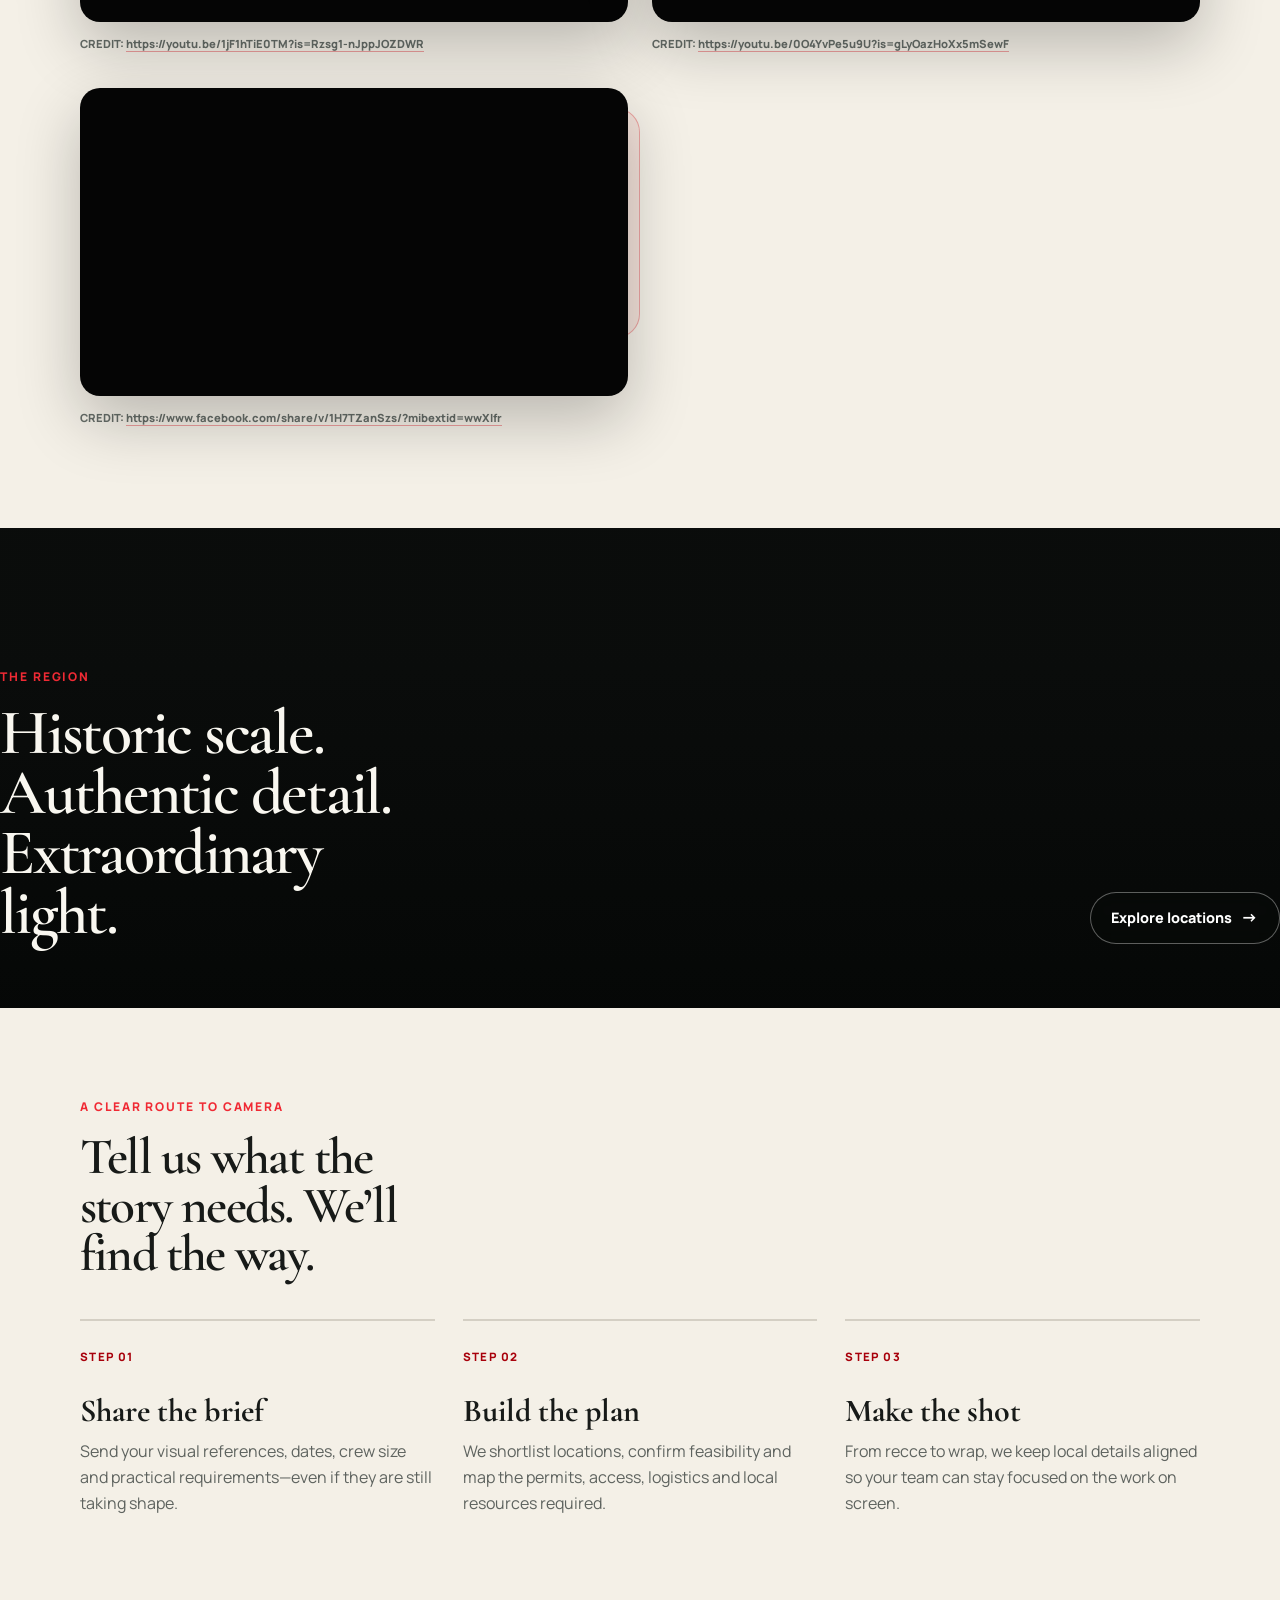
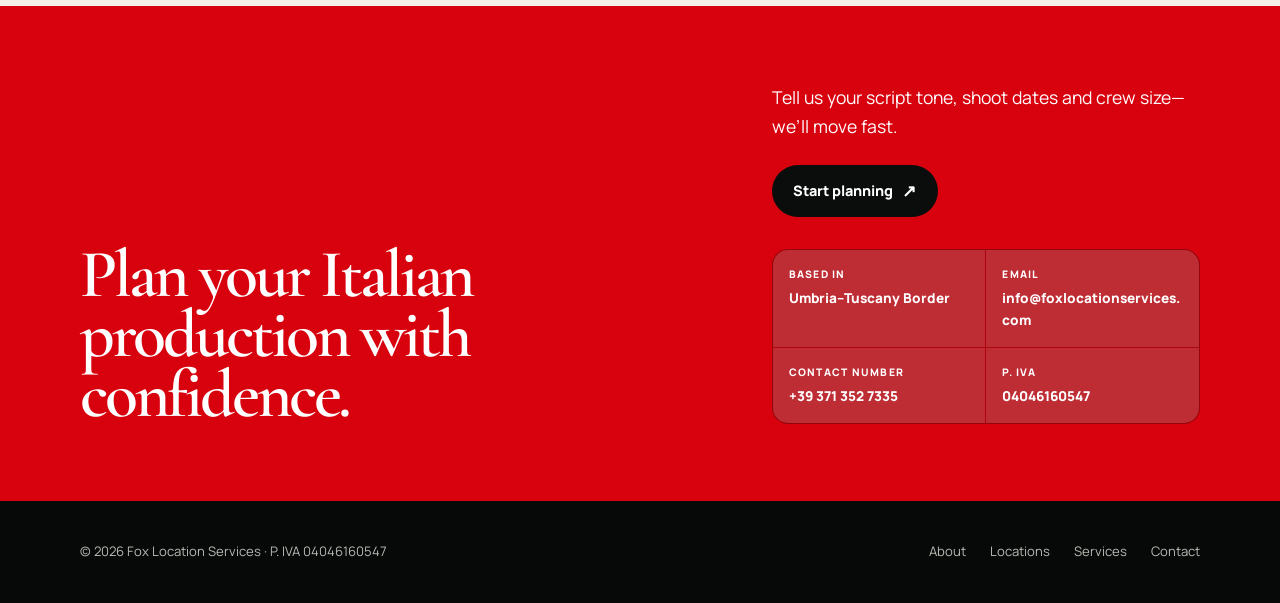
==== commit d155318d: "Update Facebook video iframe source and structure" ====
--- a/index.html
+++ b/index.html
@@ -166,11 +166,10 @@
             </div>
             <figcaption class="video-credit">CREDIT: <a href="https://youtu.be/0O4YvPe5u9U?is=gLyOazHoXx5mSewF" target="_blank" rel="noopener">https://youtu.be/0O4YvPe5u9U?is=gLyOazHoXx5mSewF</a></figcaption>
           </figure>
-        </div>
-      </div>
-       <figure class="video-card">
+
+          <figure class="video-card video-card-facebook">
             <div class="video-frame">
-              <iframe src="https://www.facebook.com/share/v/1H7TZanSzs/?mibextid=wwXIfr" title="Central Italy location film three" loading="lazy" referrerpolicy="strict-origin-when-cross-origin" allow="accelerometer; autoplay; clipboard-write; encrypted-media; gyroscope; picture-in-picture; web-share" allowfullscreen></iframe>
+              <iframe src="https://www.facebook.com/plugins/video.php?href=https%3A%2F%2Fwww.facebook.com%2Fshare%2Fv%2F1H7TZanSzs%2F%3Fmibextid%3DwwXIfr&amp;show_text=false&amp;width=760&amp;autoplay=true" title="Facebook location film" loading="lazy" allow="autoplay; clipboard-write; encrypted-media; picture-in-picture; web-share" allowfullscreen></iframe>
             </div>
             <figcaption class="video-credit">CREDIT: <a href="https://www.facebook.com/share/v/1H7TZanSzs/?mibextid=wwXIfr" target="_blank" rel="noopener">https://www.facebook.com/share/v/1H7TZanSzs/?mibextid=wwXIfr</a></figcaption>
           </figure>
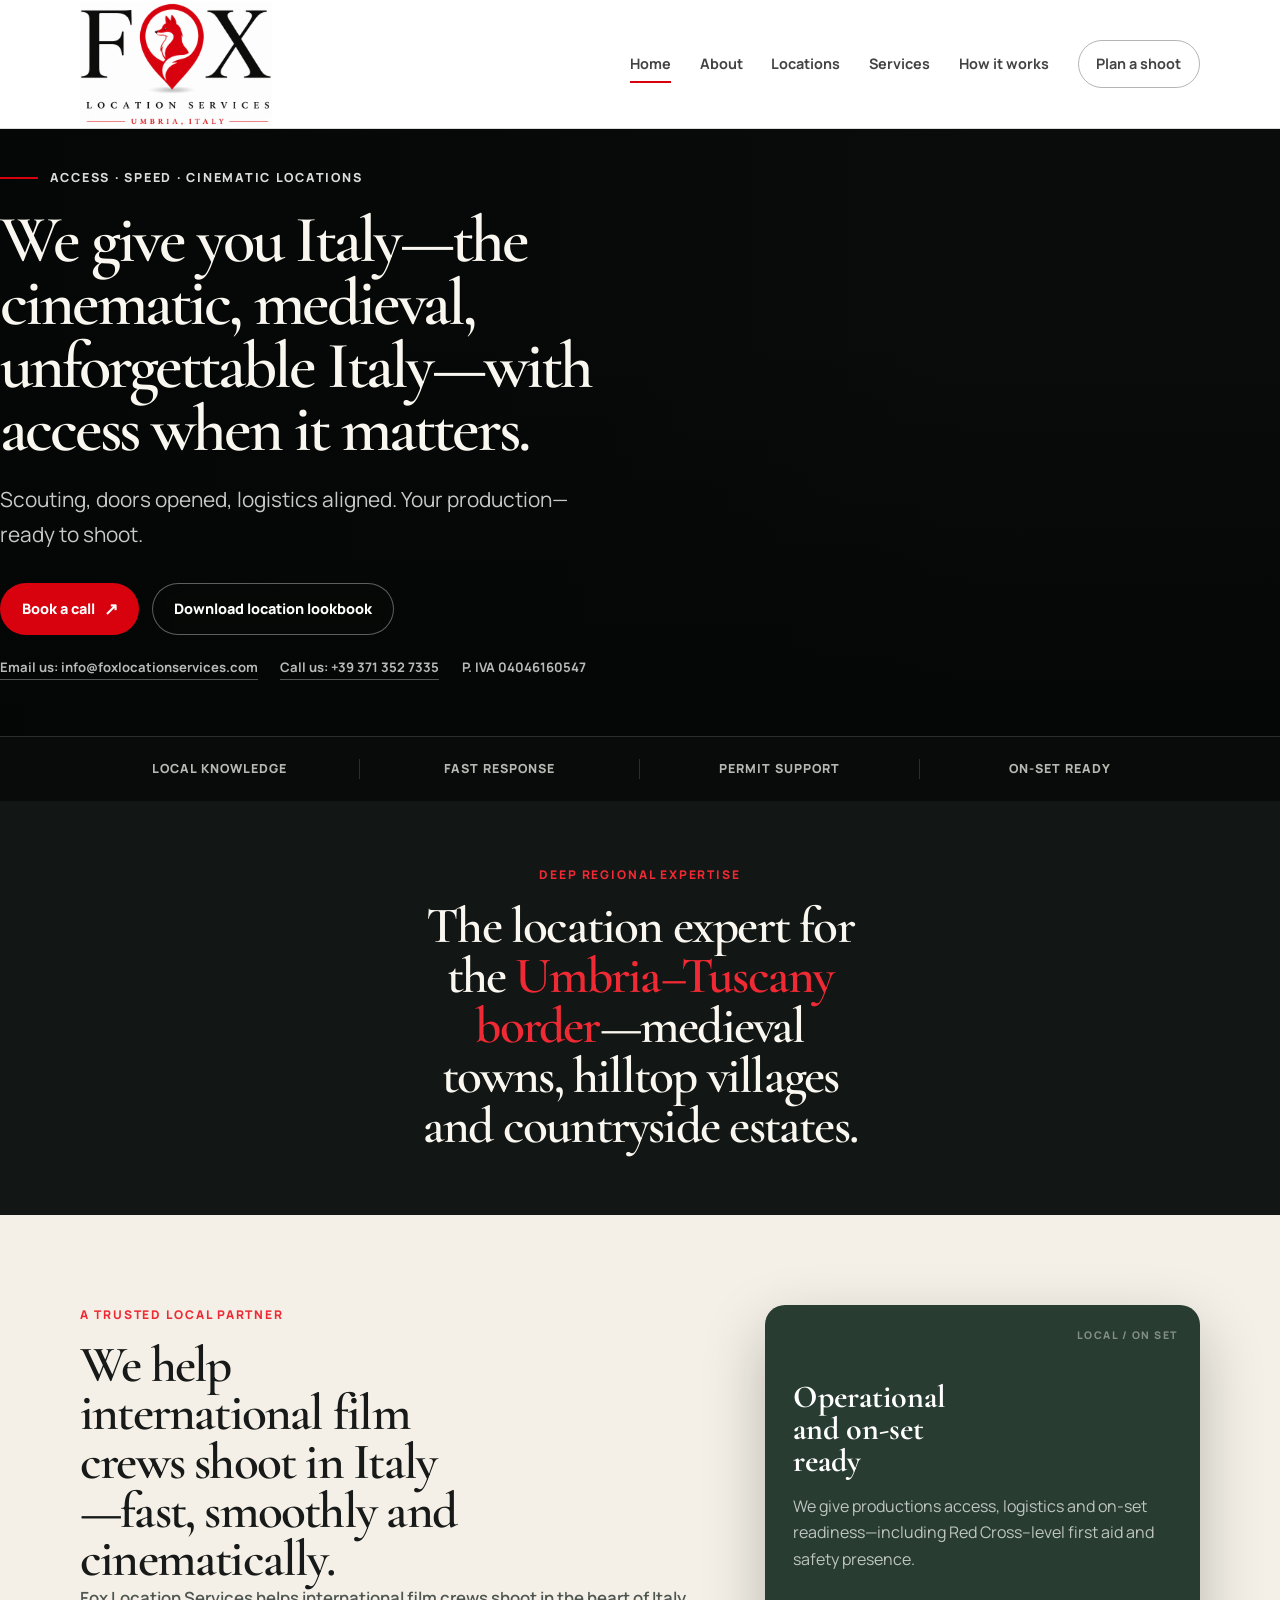
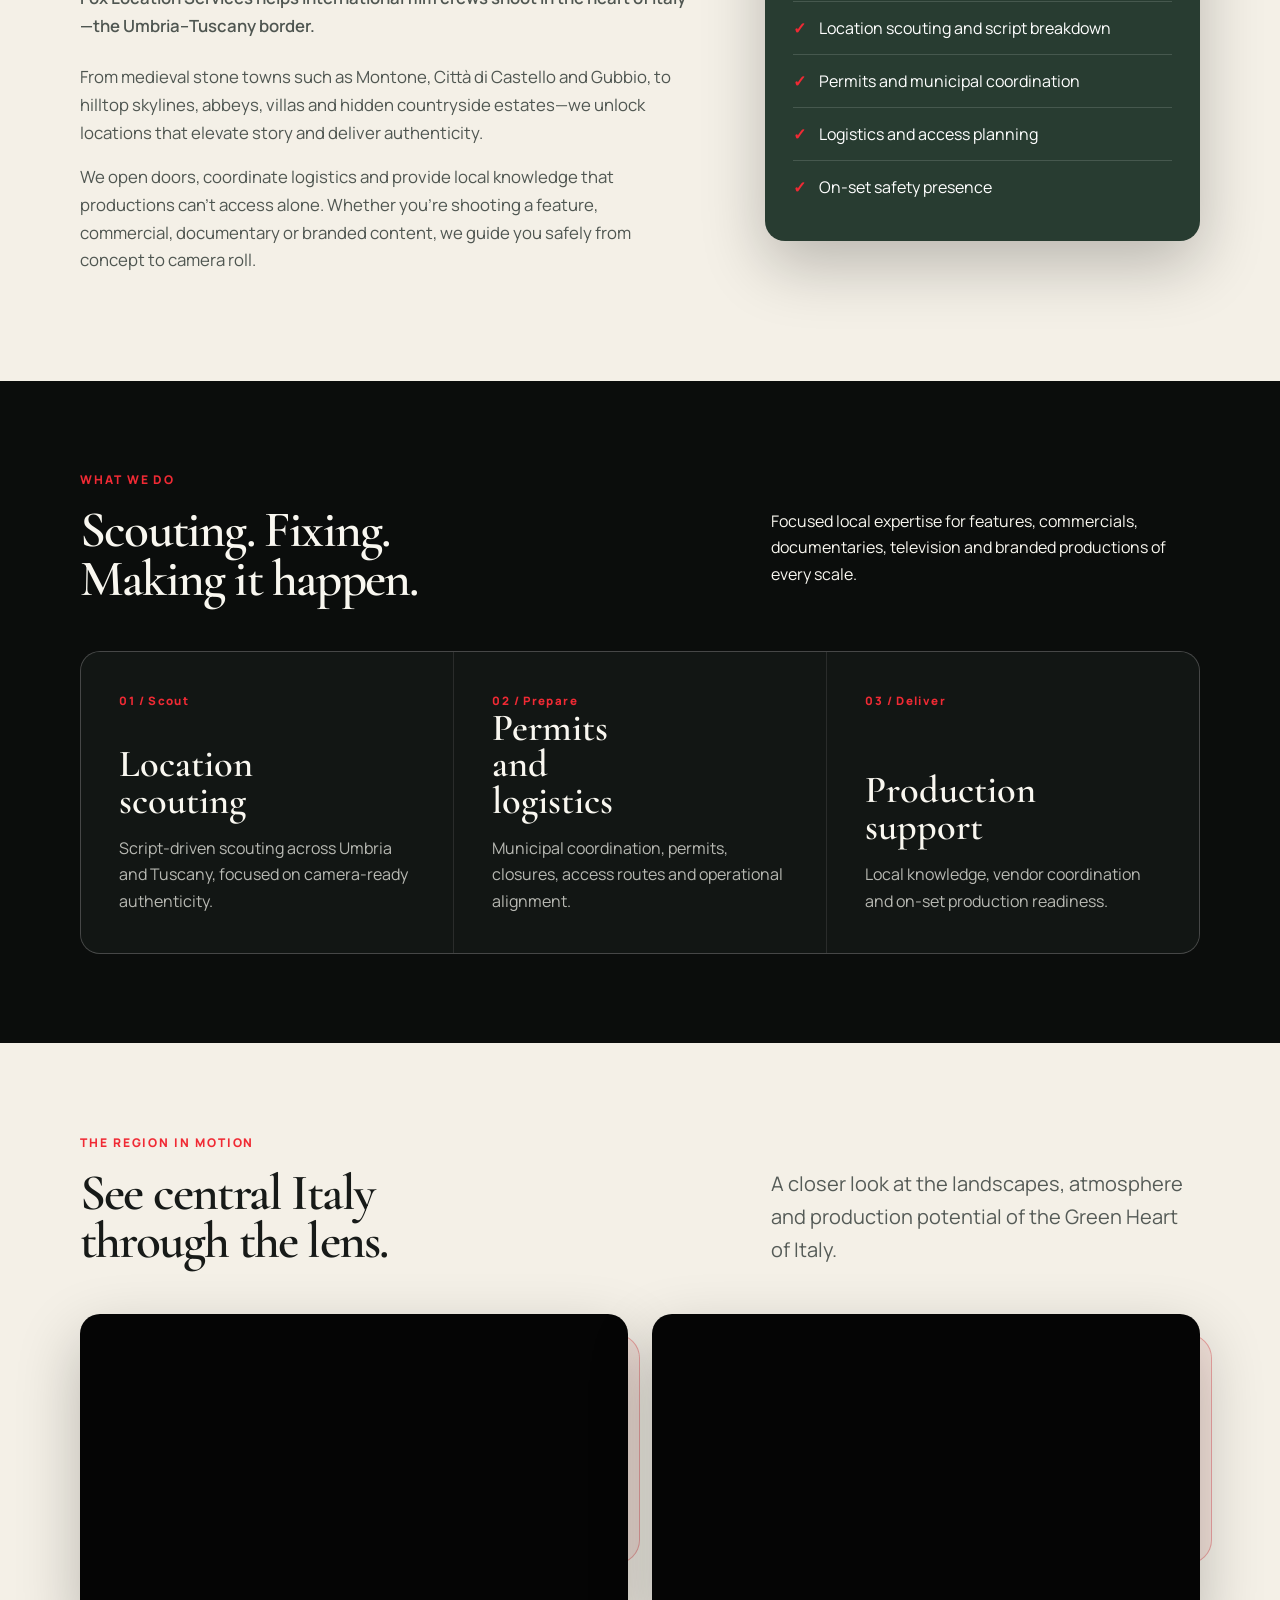
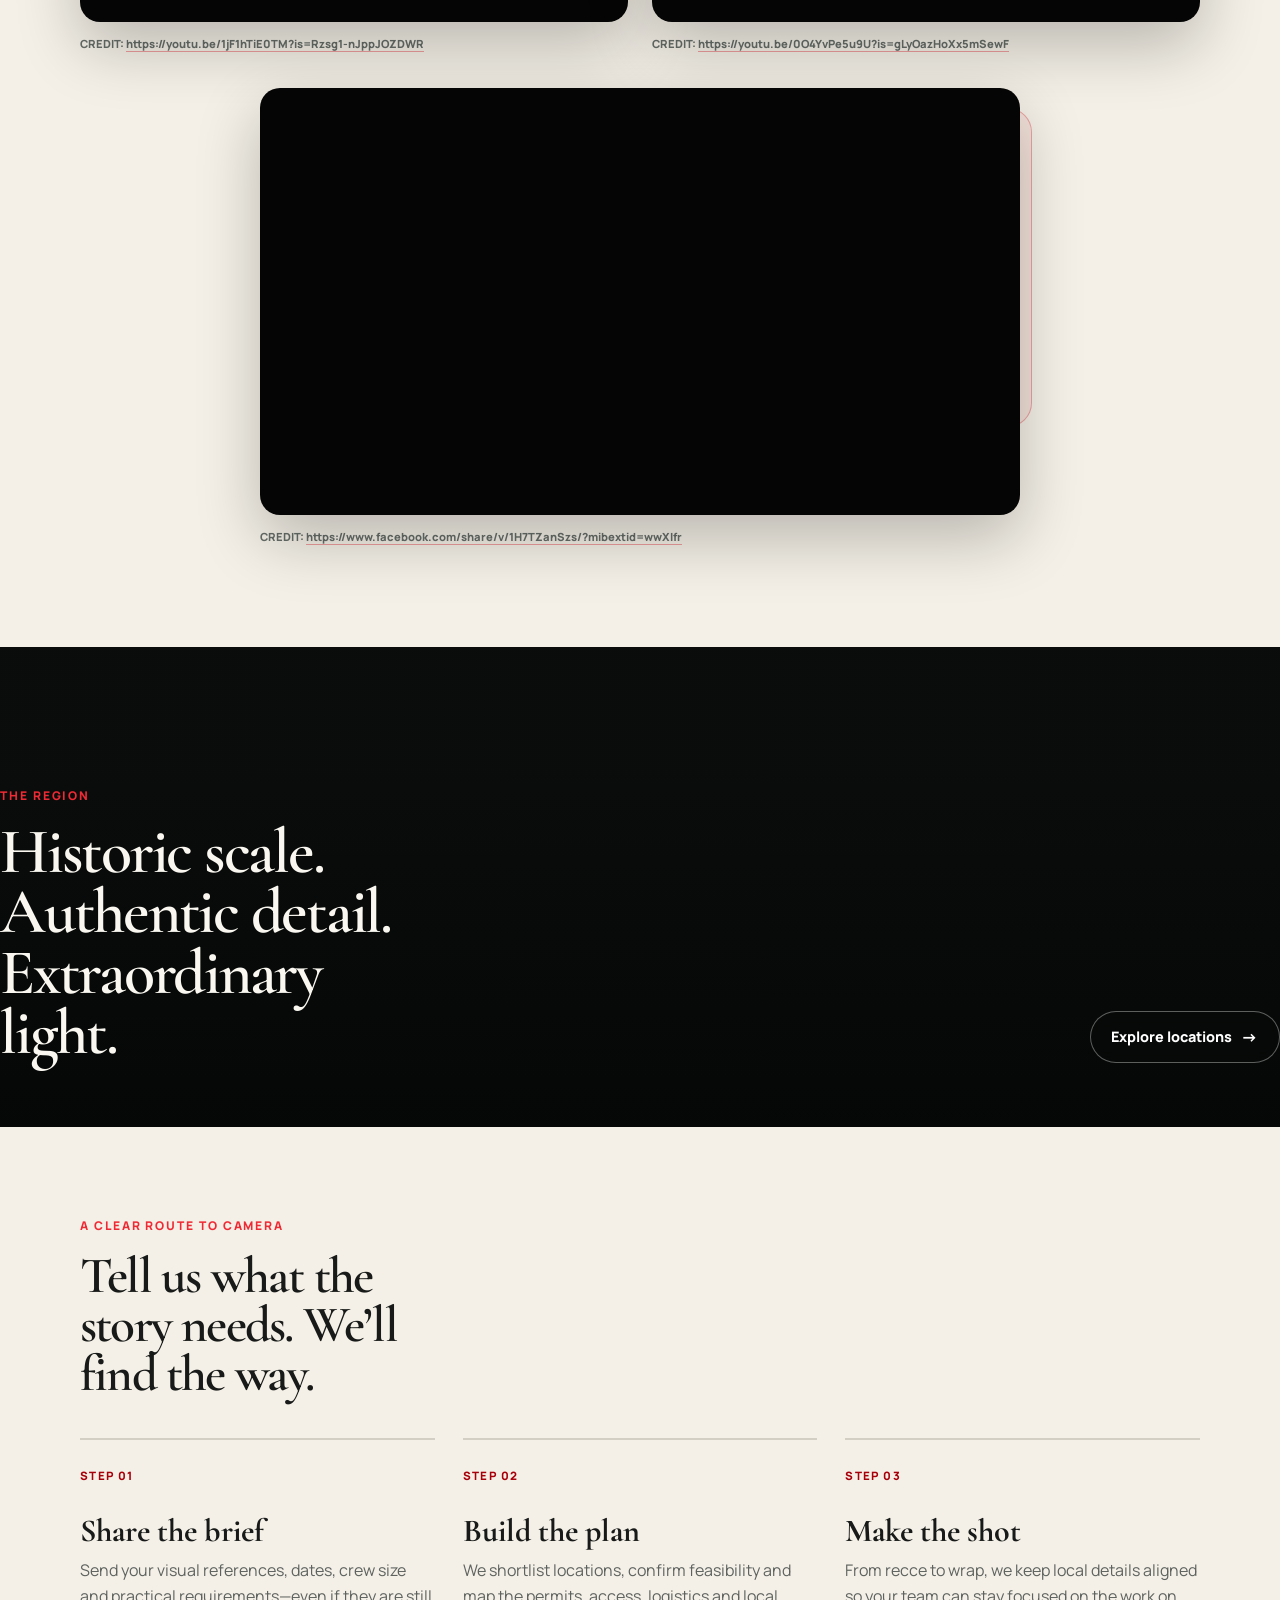
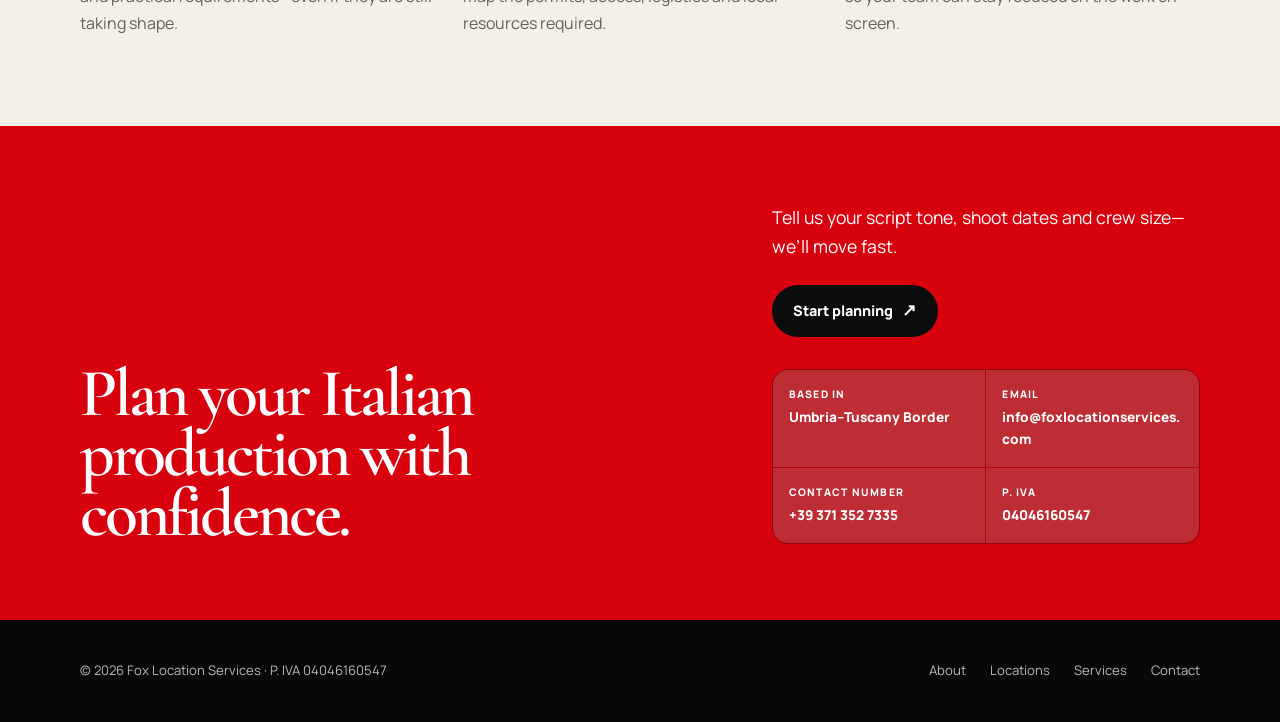
==== commit 6a58b972: "Change Facebook video source and credit link Updated Facebook video iframe source and credit link." ====
--- a/index.html
+++ b/index.html
@@ -169,9 +169,9 @@
 
           <figure class="video-card video-card-facebook">
             <div class="video-frame">
-              <iframe src="https://www.facebook.com/plugins/video.php?href=https%3A%2F%2Fwww.facebook.com%2Fshare%2Fv%2F1H7TZanSzs%2F%3Fmibextid%3DwwXIfr&amp;show_text=false&amp;width=760&amp;autoplay=true" title="Facebook location film" loading="lazy" allow="autoplay; clipboard-write; encrypted-media; picture-in-picture; web-share" allowfullscreen></iframe>
-            </div>
-            <figcaption class="video-credit">CREDIT: <a href="https://www.facebook.com/share/v/1H7TZanSzs/?mibextid=wwXIfr" target="_blank" rel="noopener">https://www.facebook.com/share/v/1H7TZanSzs/?mibextid=wwXIfr</a></figcaption>
+              <iframe src="https://www.facebook.com/plugins/video.php?href=https%3A%2F%2Fwww.facebook.com%2Freel%2F2310042489496138 &amp;show_text=false&amp;width=760&amp;autoplay=true" title="Facebook location film" loading="lazy" allow="autoplay; clipboard-write; encrypted-media; picture-in-picture; web-share" allowfullscreen></iframe>
+            </div>
+            <figcaption class="video-credit">CREDIT: <a href="https://www.facebook.com/reel/2310042489496138" target="_blank" rel="noopener">https://www.facebook.com/share/v/1H7TZanSzs/?mibextid=wwXIfr</a></figcaption>
           </figure>
         </div>
       </div>
--- a/assets/css/styles.css
+++ b/assets/css/styles.css
@@ -634,6 +634,12 @@
   background: rgba(216, 2, 15, 0.06);
 }
 
+.video-card-facebook {
+  grid-column: 1 / -1;
+  width: min(100%, 47.5rem);
+  justify-self: center;
+}
+
 .video-frame {
   position: relative;
   aspect-ratio: 16 / 9;
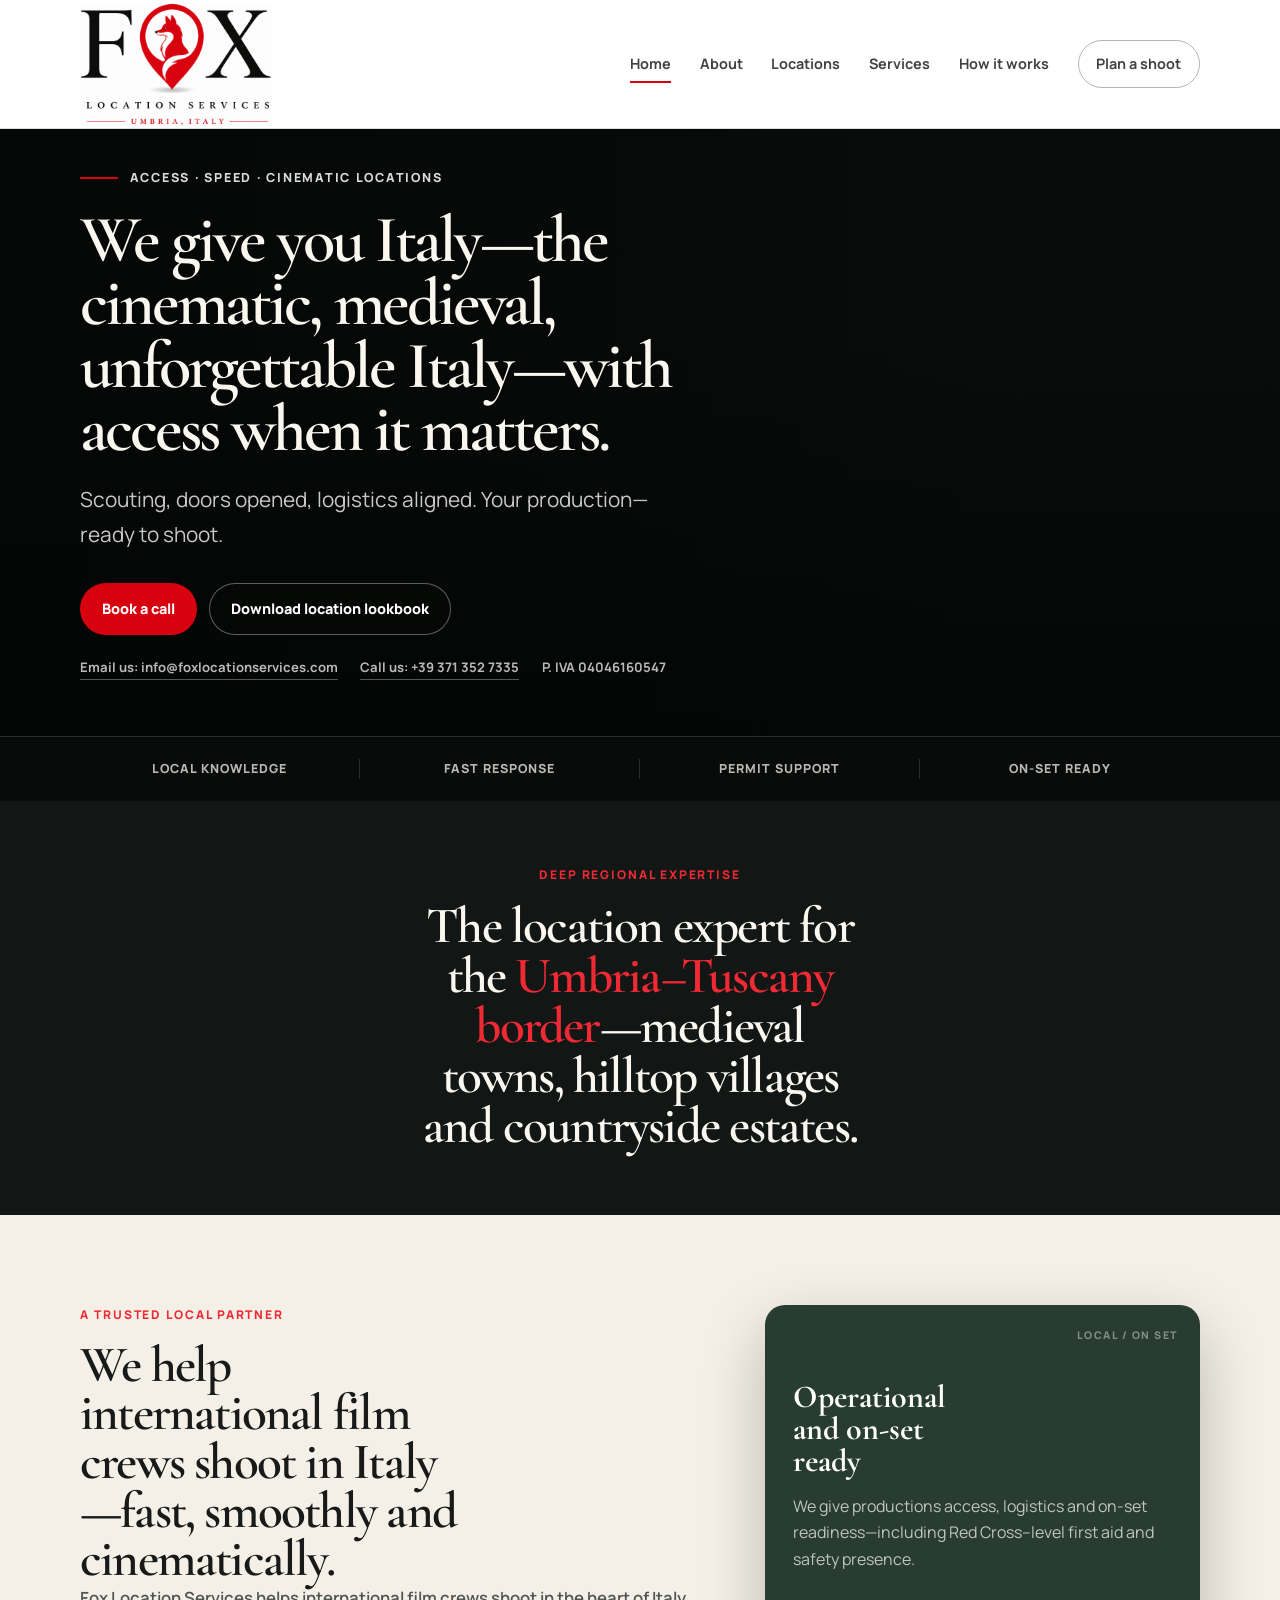
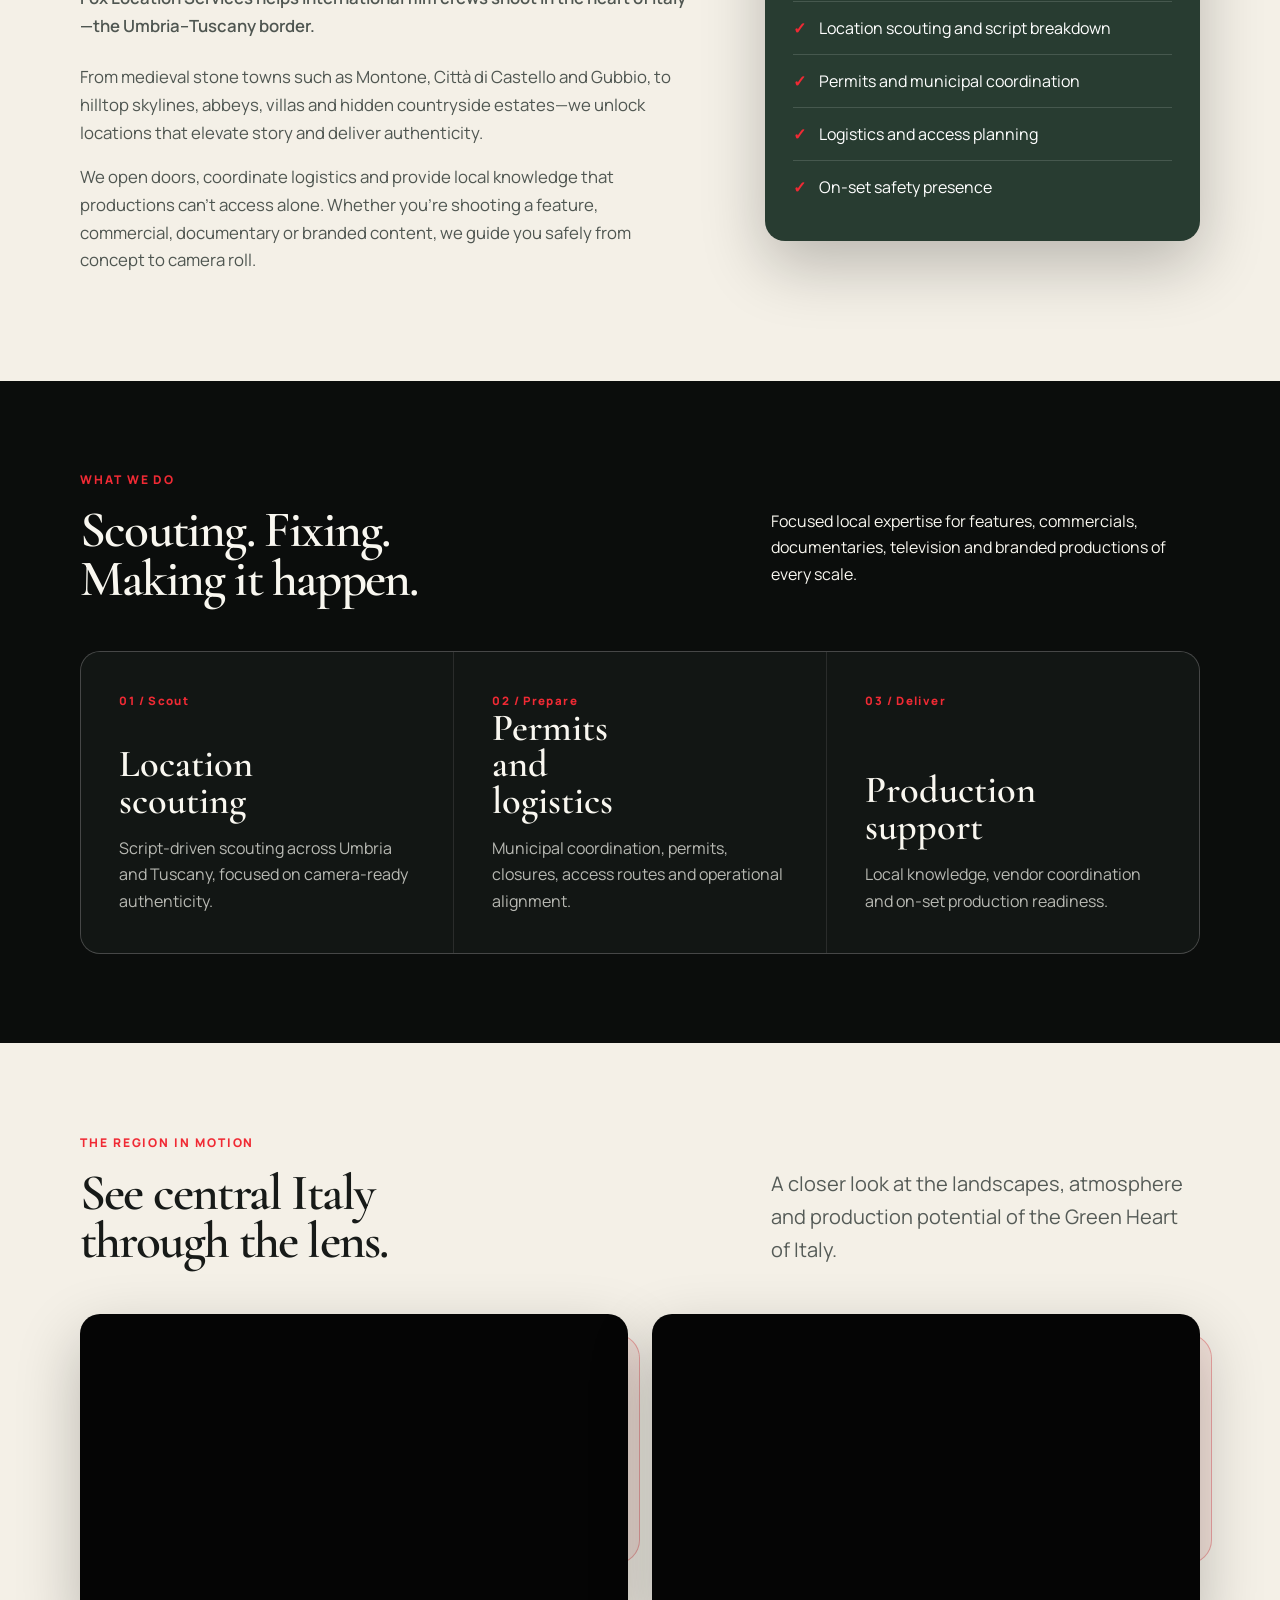
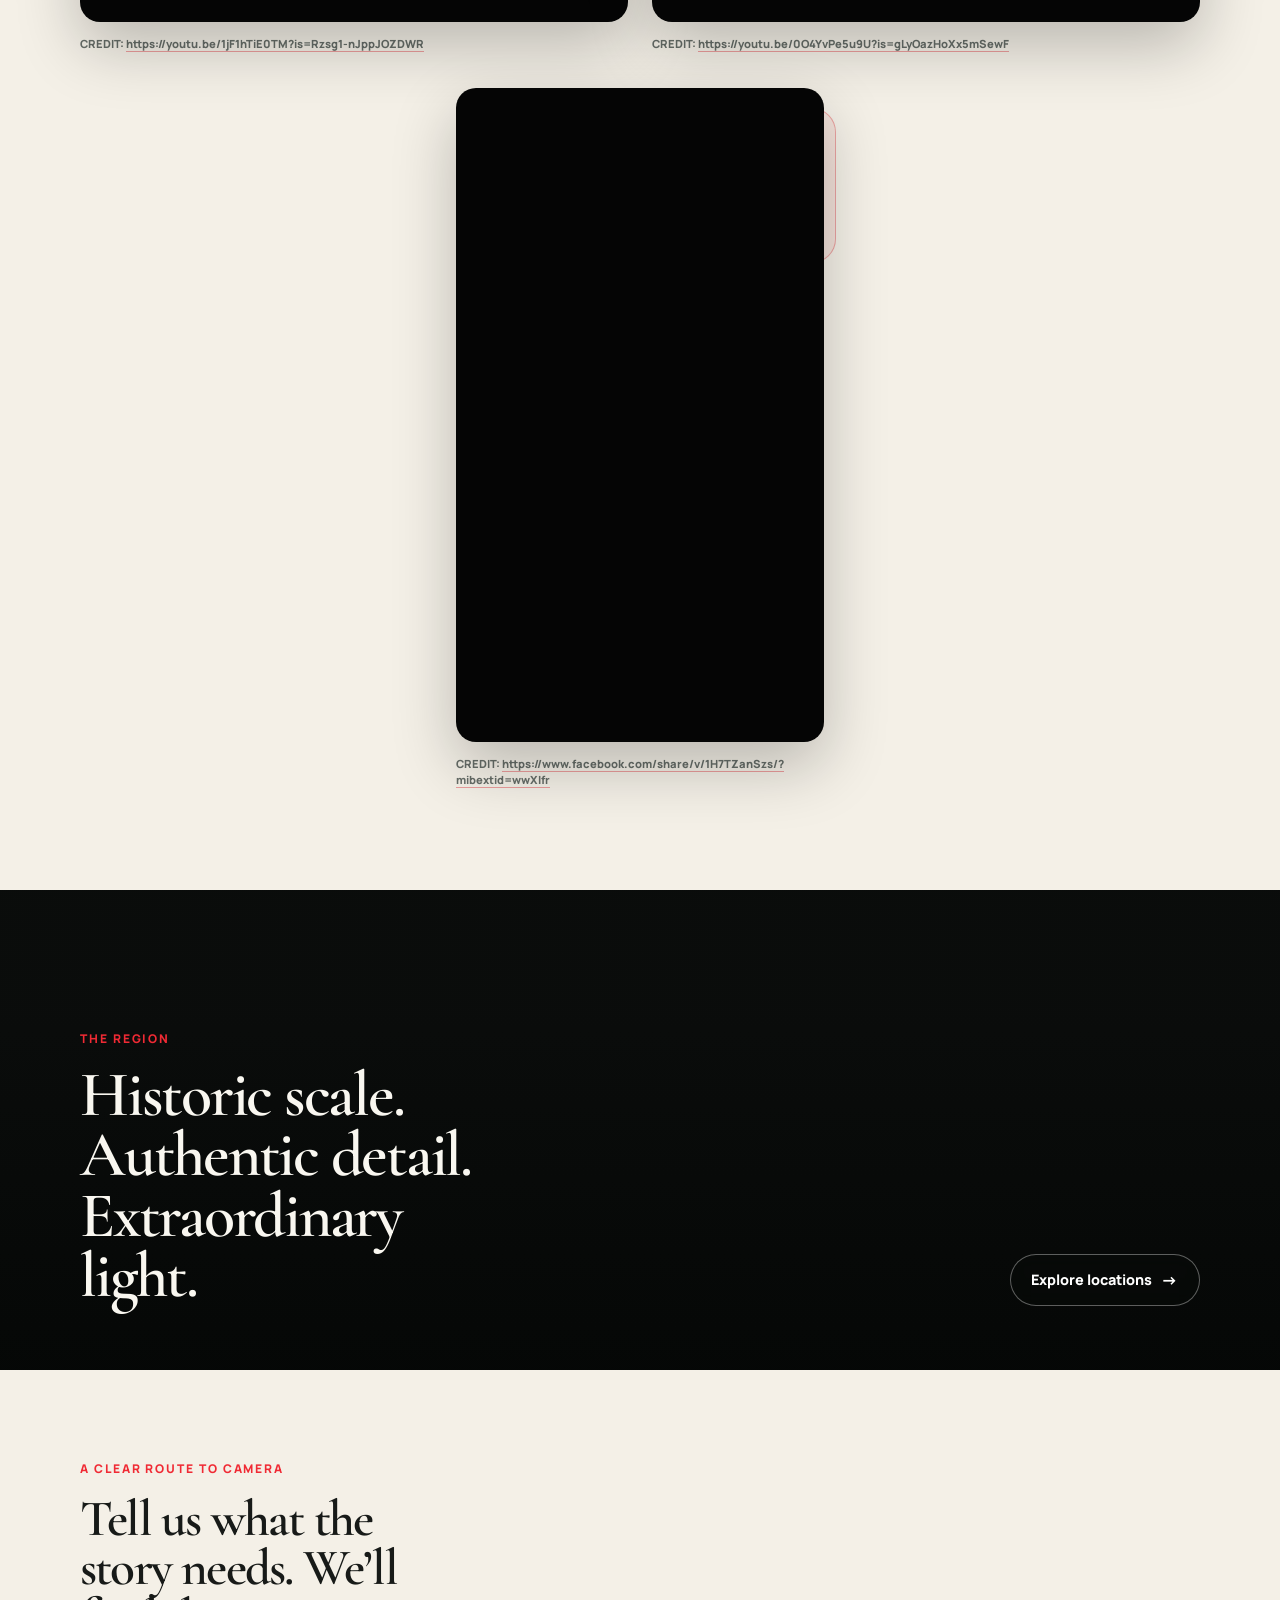
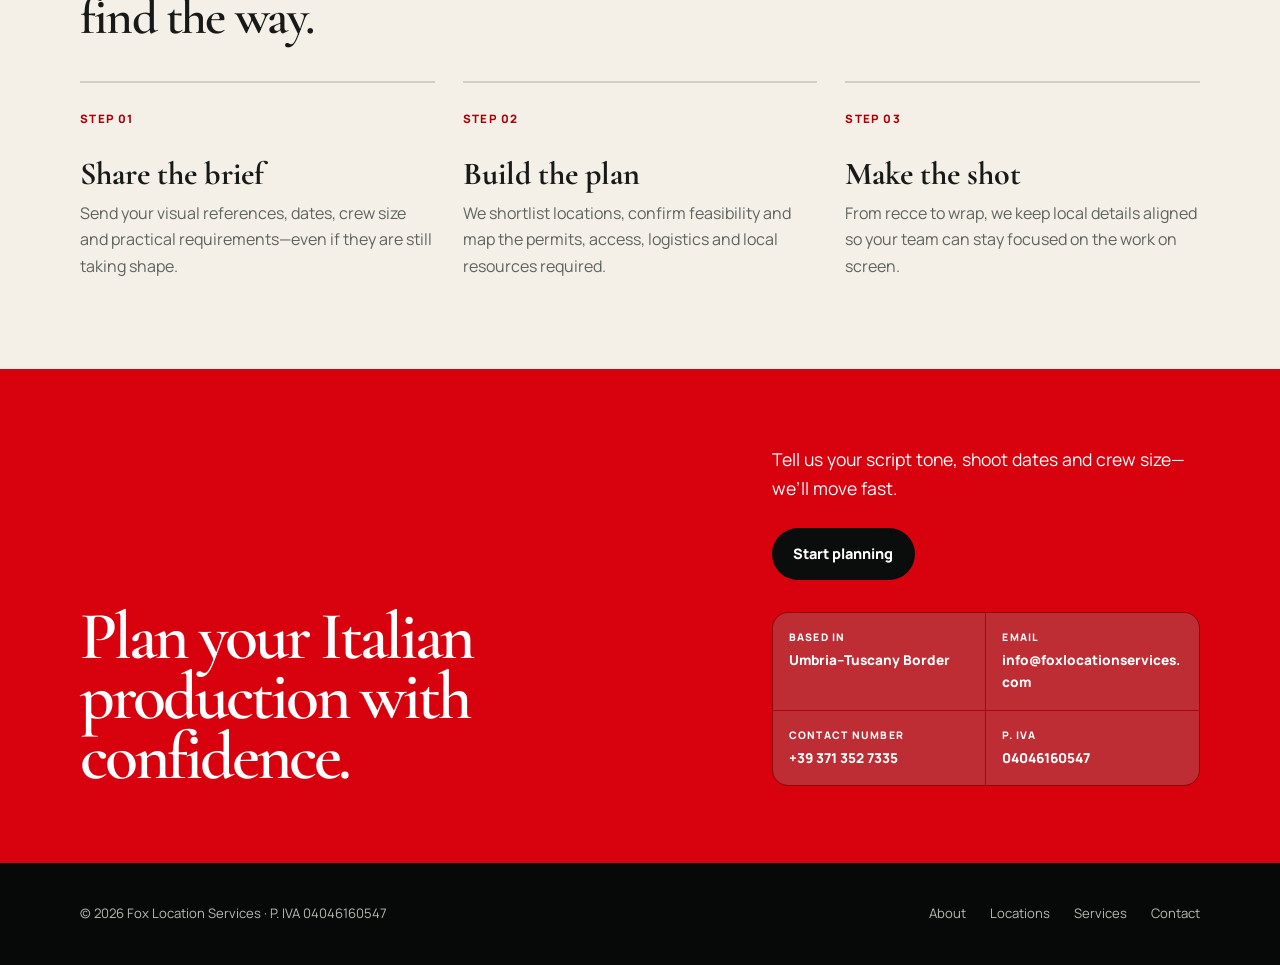
==== commit 3c95afc8: "Update button text by removing arrow icons Removed arrow icon from call-to-action buttons in the her" ====
--- a/index.html
+++ b/index.html
@@ -57,7 +57,7 @@
         <p class="hero-copy">Scouting, doors opened, logistics aligned. Your production—ready to shoot.</p>
 
         <div class="hero-actions">
-          <a class="btn btn-primary" href="contact.html">Book a call <span class="arrow" aria-hidden="true">↗</span></a>
+          <a class="btn btn-primary" href="contact.html">Book a call </a>
           <a class="btn btn-secondary" href="assets/lookbook/Fox-Lookbook.pdf" target="_blank" rel="noopener">Download location lookbook</a>
         </div>
 
@@ -169,7 +169,7 @@
 
           <figure class="video-card video-card-facebook">
             <div class="video-frame">
-              <iframe src="https://www.facebook.com/plugins/video.php?href=https%3A%2F%2Fwww.facebook.com%2Freel%2F2310042489496138 &amp;show_text=false&amp;width=760&amp;autoplay=true" title="Facebook location film" loading="lazy" allow="autoplay; clipboard-write; encrypted-media; picture-in-picture; web-share" allowfullscreen></iframe>
+              <iframe src="https://www.facebook.com/plugins/video.php?href=https%3A%2F%2Fwww.facebook.com%2Freel%2F2310042489496138&amp;show_text=false&amp;width=400&amp;autoplay=true" title="Facebook location film" loading="eager" allow="autoplay; clipboard-write; encrypted-media; picture-in-picture; web-share" allowfullscreen></iframe>
             </div>
             <figcaption class="video-credit">CREDIT: <a href="https://www.facebook.com/reel/2310042489496138" target="_blank" rel="noopener">https://www.facebook.com/share/v/1H7TZanSzs/?mibextid=wwXIfr</a></figcaption>
           </figure>
@@ -220,7 +220,7 @@
 
         <div class="cta-details">
           <p>Tell us your script tone, shoot dates and crew size—we’ll move fast.</p>
-          <a class="btn btn-dark" href="contact.html">Start planning <span class="arrow" aria-hidden="true">↗</span></a>
+          <a class="btn btn-dark" href="contact.html">Start planning </a>
 
           <div class="contact-facts" aria-label="Fox Location Services contact details">
             <div class="contact-fact">
--- a/assets/css/styles.css
+++ b/assets/css/styles.css
@@ -330,7 +330,6 @@
 }
 
 .hero-content {
-  width: 100%;
   padding-block: 10.5rem 3.5rem;
 }
 
@@ -636,8 +635,12 @@
 
 .video-card-facebook {
   grid-column: 1 / -1;
-  width: min(100%, 47.5rem);
+  width: min(100%, 23rem);
   justify-self: center;
+}
+
+.video-card-facebook .video-frame {
+  aspect-ratio: 9 / 16;
 }
 
 .video-frame {
@@ -701,7 +704,6 @@
 }
 
 .location-content {
-  width: 100%;
   display: flex;
   align-items: end;
   justify-content: space-between;
@@ -1083,6 +1085,245 @@
   height: 0.65em;
   color: var(--orange-light);
   font-size: 1.5em;
+}
+
+/* Inner pages */
+.page-hero {
+  padding-block: 13rem 5.5rem;
+  background:
+    radial-gradient(circle at 82% 35%, rgba(216, 2, 15, 0.24), transparent 28rem),
+    linear-gradient(135deg, #0b0d0c, #17221c);
+}
+
+.page-hero-inner {
+  display: grid;
+  grid-template-columns: minmax(0, 1fr) minmax(18rem, 0.5fr);
+  gap: 3rem;
+  align-items: end;
+}
+
+.page-hero h1 {
+  max-width: 12ch;
+  margin: 0;
+  font-family: var(--display);
+  font-size: clamp(3.5rem, 6.5vw, 5.75rem);
+  font-weight: 600;
+  letter-spacing: -0.045em;
+  line-height: 0.9;
+}
+
+.page-hero-copy {
+  max-width: 30rem;
+  margin: 0;
+  padding-left: 1.25rem;
+  border-left: 2px solid var(--orange);
+  color: rgba(255, 255, 255, 0.74);
+  font-size: 1.05rem;
+}
+
+.video-library {
+  background: var(--paper);
+  color: #171a18;
+}
+
+.video-library-wide {
+  display: grid;
+  grid-template-columns: repeat(2, minmax(0, 1fr));
+  gap: 1.5rem;
+}
+
+.video-library-subhead {
+  margin: clamp(4rem, 7vw, 6rem) 0 2rem;
+  font-family: var(--display);
+  font-size: clamp(2.3rem, 4vw, 3.5rem);
+  font-weight: 600;
+  line-height: 1;
+}
+
+.video-library-vertical {
+  display: grid;
+  grid-template-columns: repeat(3, minmax(0, 1fr));
+  gap: clamp(1.5rem, 4vw, 3rem);
+  align-items: start;
+}
+
+.video-library-vertical .video-card {
+  width: min(100%, 22rem);
+  justify-self: center;
+}
+
+.contact-section {
+  background: var(--paper);
+  color: #171a18;
+}
+
+.contact-grid {
+  display: grid;
+  grid-template-columns: minmax(18rem, 0.7fr) minmax(0, 1.3fr);
+  gap: clamp(3rem, 8vw, 7rem);
+  align-items: start;
+}
+
+.contact-intro {
+  position: sticky;
+  top: 2rem;
+}
+
+.contact-intro h2 {
+  max-width: 12ch;
+  margin: 0 0 1.25rem;
+  font-family: var(--display);
+  font-size: clamp(2.6rem, 4vw, 3.8rem);
+  font-weight: 600;
+  line-height: 0.96;
+}
+
+.contact-intro > p {
+  max-width: 34rem;
+  color: #58605b;
+}
+
+.contact-direct {
+  display: grid;
+  gap: 0.8rem;
+  margin-top: 2rem;
+  padding-top: 1.5rem;
+  border-top: 1px solid #d5d0c5;
+}
+
+.contact-direct span {
+  display: block;
+  color: #7b817d;
+  font-size: 0.68rem;
+  font-weight: 900;
+  letter-spacing: 0.12em;
+  text-transform: uppercase;
+}
+
+.contact-direct a,
+.contact-direct strong {
+  font-weight: 800;
+  overflow-wrap: anywhere;
+}
+
+.enquiry-form {
+  padding: clamp(1.5rem, 4vw, 2.5rem);
+  border: 1px solid #d8d2c7;
+  border-radius: var(--radius);
+  background: var(--paper-strong);
+  box-shadow: 0 1rem 3rem rgba(36, 29, 23, 0.1);
+}
+
+.form-grid {
+  display: grid;
+  grid-template-columns: repeat(2, minmax(0, 1fr));
+  gap: 1.15rem;
+}
+
+.form-field {
+  min-width: 0;
+}
+
+.form-field-wide {
+  grid-column: 1 / -1;
+}
+
+.form-field label {
+  display: block;
+  margin-bottom: 0.4rem;
+  font-size: 0.76rem;
+  font-weight: 900;
+  letter-spacing: 0.05em;
+}
+
+.form-field input,
+.form-field select,
+.form-field textarea {
+  width: 100%;
+  min-height: 3.2rem;
+  padding: 0.75rem 0.9rem;
+  border: 1px solid #c9c3b8;
+  border-radius: 0.7rem;
+  background: white;
+  color: #171a18;
+}
+
+.form-field textarea {
+  min-height: 10rem;
+  resize: vertical;
+}
+
+.form-field input:focus,
+.form-field select:focus,
+.form-field textarea:focus {
+  border-color: var(--orange);
+  outline: 3px solid rgba(216, 2, 15, 0.14);
+}
+
+.consent-field {
+  display: flex;
+  grid-column: 1 / -1;
+  gap: 0.7rem;
+  align-items: flex-start;
+  color: #5f6661;
+  font-size: 0.8rem;
+}
+
+.consent-field input {
+  width: 1.1rem;
+  height: 1.1rem;
+  margin-top: 0.2rem;
+  accent-color: var(--orange);
+}
+
+.form-actions {
+  display: flex;
+  grid-column: 1 / -1;
+  flex-wrap: wrap;
+  gap: 1rem;
+  align-items: center;
+  margin-top: 0.35rem;
+}
+
+.form-actions button {
+  cursor: pointer;
+}
+
+.form-note {
+  max-width: 32rem;
+  margin: 0;
+  color: #777d79;
+  font-size: 0.72rem;
+}
+
+.thank-you-section {
+  min-height: calc(100svh - 8rem);
+  display: grid;
+  place-items: center;
+  padding-block: 13rem 5rem;
+  background:
+    radial-gradient(circle at 75% 30%, rgba(216, 2, 15, 0.2), transparent 26rem),
+    var(--ink);
+}
+
+.thank-you-card {
+  max-width: 48rem;
+  text-align: center;
+}
+
+.thank-you-card h1 {
+  margin: 0 0 1rem;
+  font-family: var(--display);
+  font-size: clamp(3.2rem, 7vw, 6rem);
+  font-weight: 600;
+  line-height: 0.92;
+}
+
+.thank-you-card p {
+  max-width: 38rem;
+  margin: 0 auto 2rem;
+  color: var(--muted);
+  font-size: 1.1rem;
 }
 
 @media (max-width: 900px) {
@@ -1128,8 +1369,18 @@
   .intro-grid,
   .cta-grid,
   .about-hero-inner,
-  .story-row {
+  .story-row,
+  .page-hero-inner,
+  .contact-grid {
     grid-template-columns: 1fr;
+  }
+
+  .contact-intro {
+    position: static;
+  }
+
+  .video-library-vertical {
+    grid-template-columns: repeat(2, minmax(0, 1fr));
   }
 
   .story-row-image-right .story-image,
@@ -1162,6 +1413,18 @@
     grid-template-columns: 1fr;
   }
 
+  .video-library-wide,
+  .video-library-vertical,
+  .form-grid {
+    grid-template-columns: 1fr;
+  }
+
+  .form-field-wide,
+  .consent-field,
+  .form-actions {
+    grid-column: auto;
+  }
+
   .video-card::after {
     right: -0.4rem;
   }
@@ -1224,6 +1487,10 @@
 
   .about-hero {
     padding-block: 8rem 3.75rem;
+  }
+
+  .page-hero {
+    padding-block: 11rem 4rem;
   }
 
   .about-hero h1 {
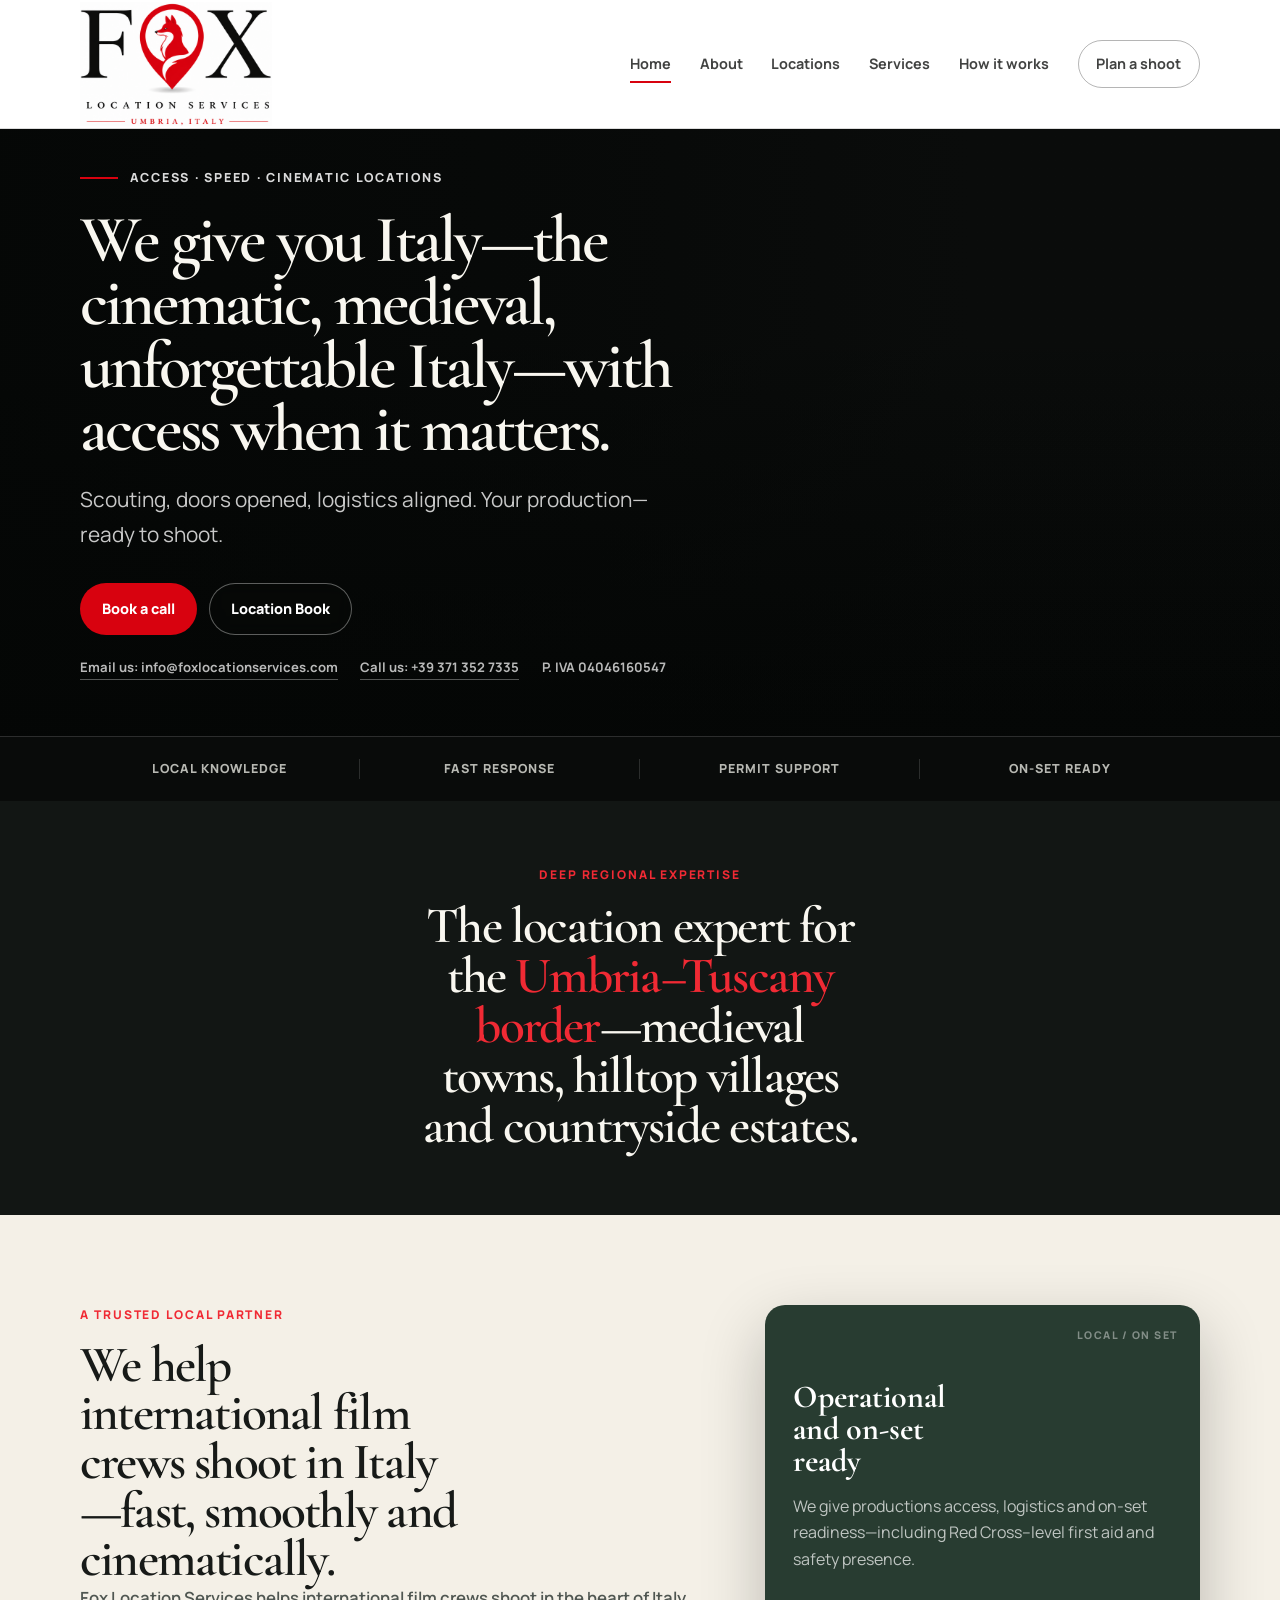
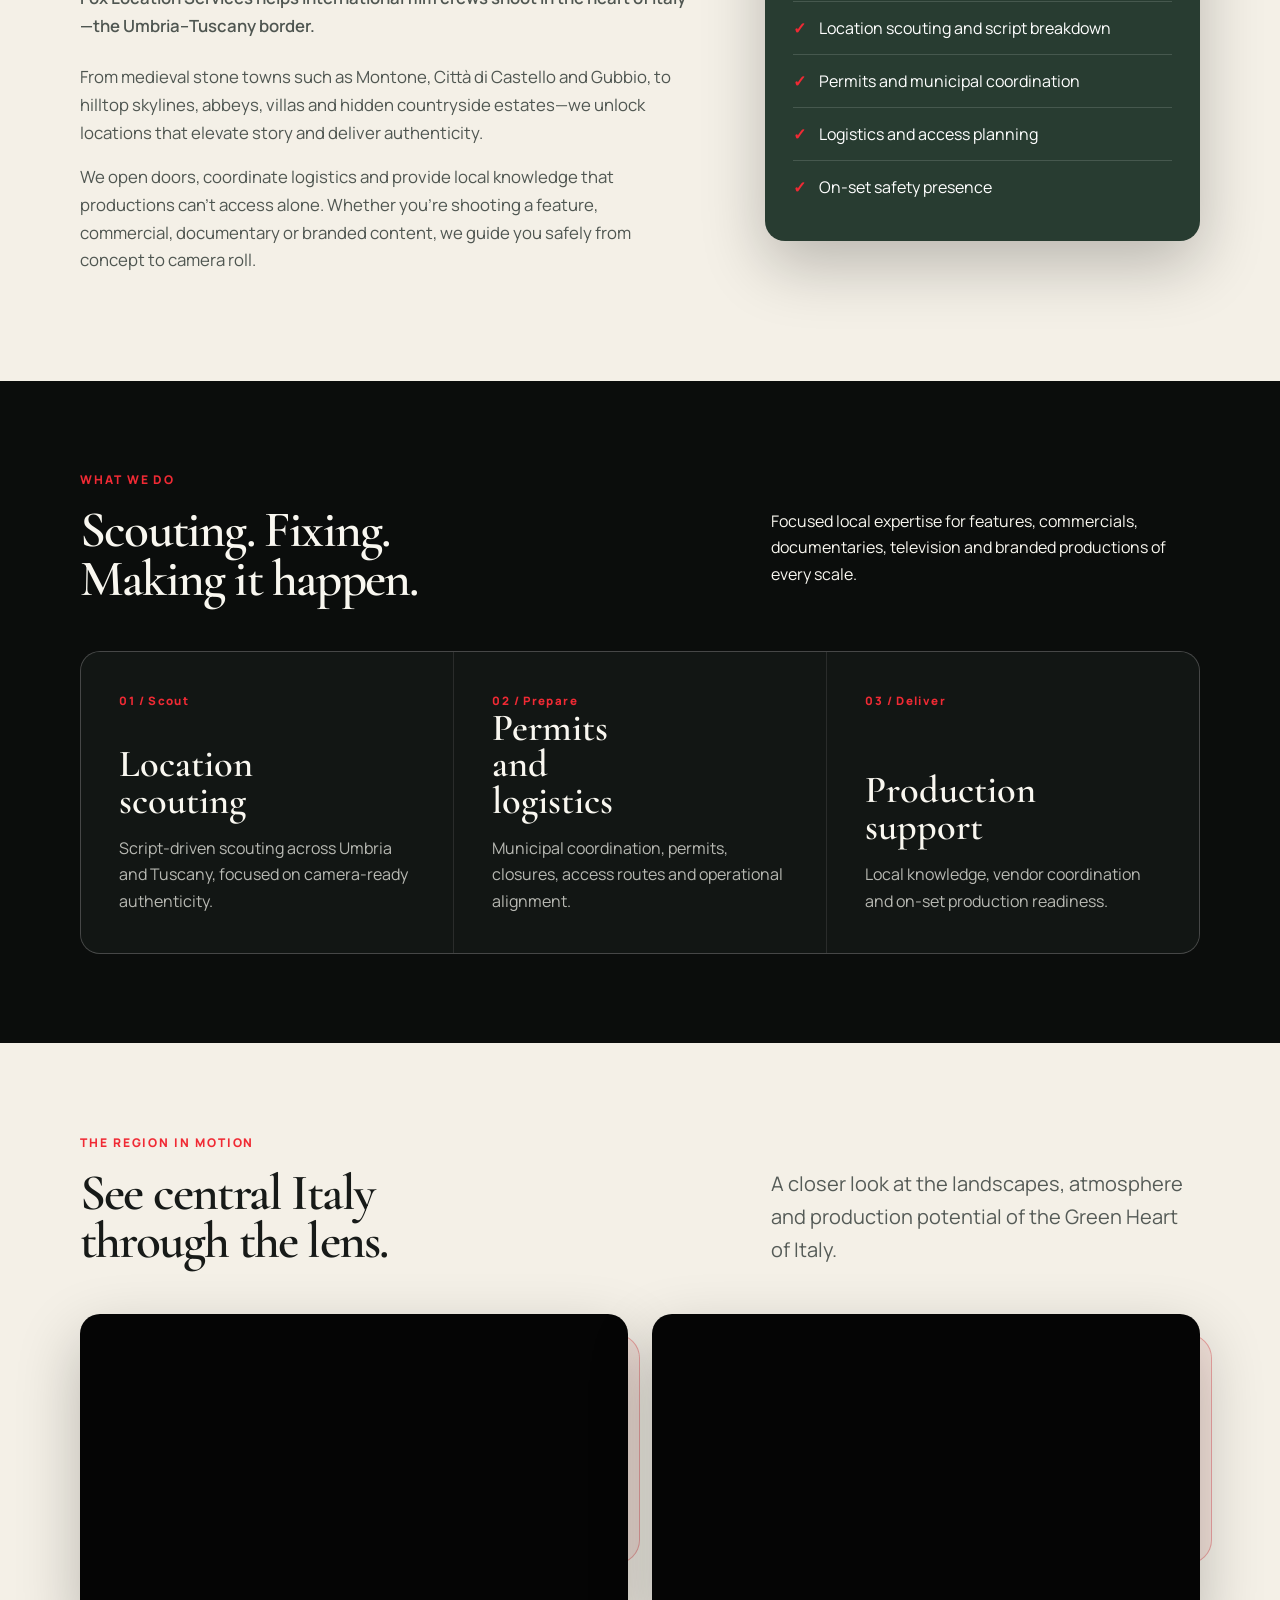
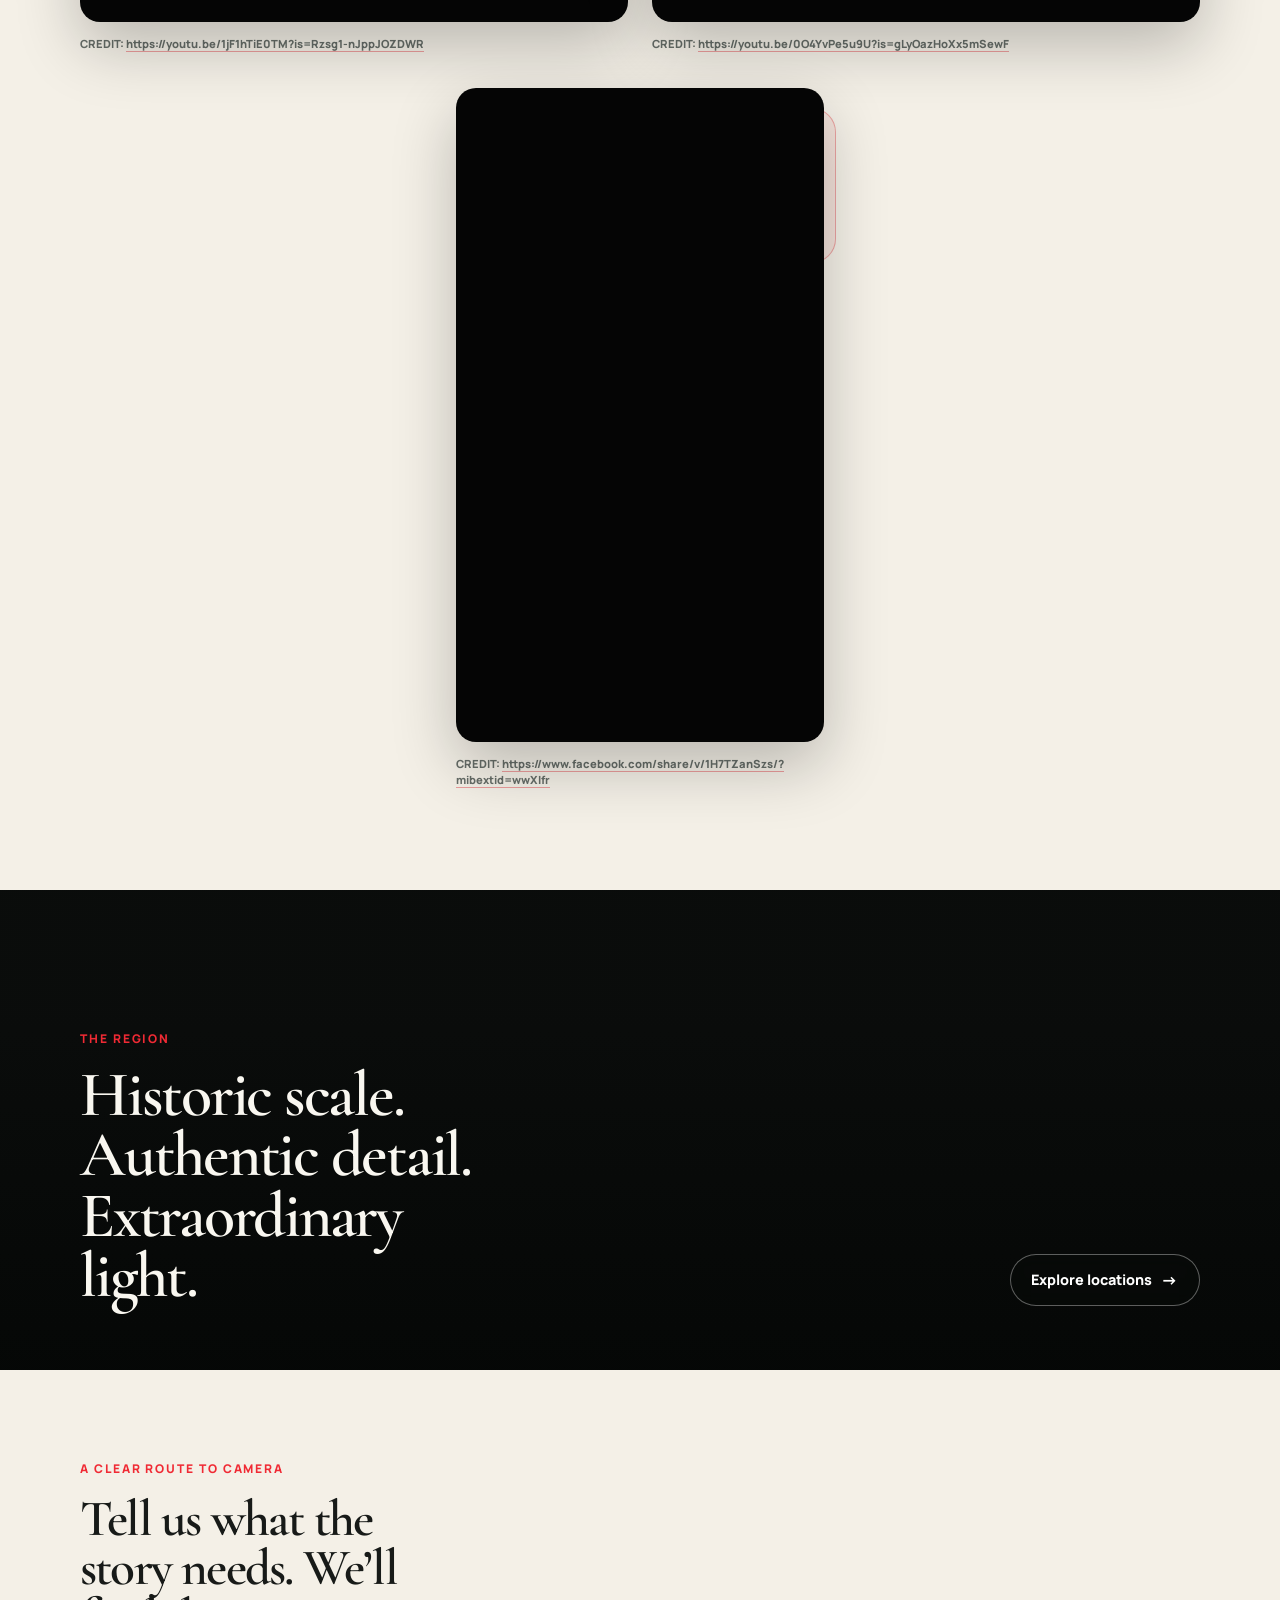
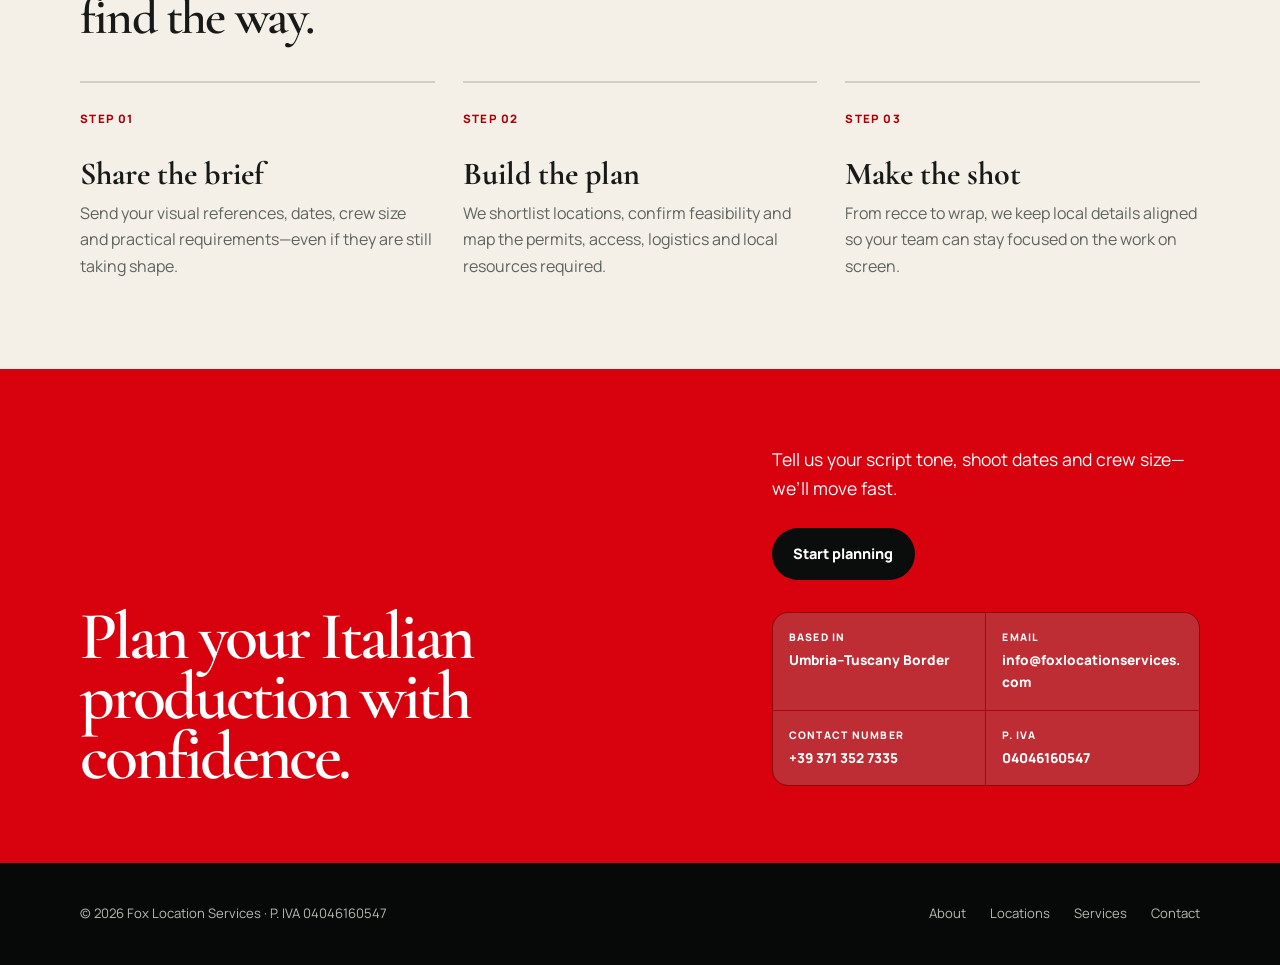
==== commit fc071aae: "Update secondary button link to Location Book" ====
--- a/index.html
+++ b/index.html
@@ -58,7 +58,7 @@
 
         <div class="hero-actions">
           <a class="btn btn-primary" href="contact.html">Book a call </a>
-          <a class="btn btn-secondary" href="assets/lookbook/Fox-Lookbook.pdf" target="_blank" rel="noopener">Download location lookbook</a>
+          <a class="btn btn-secondary" href="locations.html" target="_blank" rel="noopener">Location Book</a>
         </div>
 
         <div class="hero-contact-links" aria-label="Direct contact details">
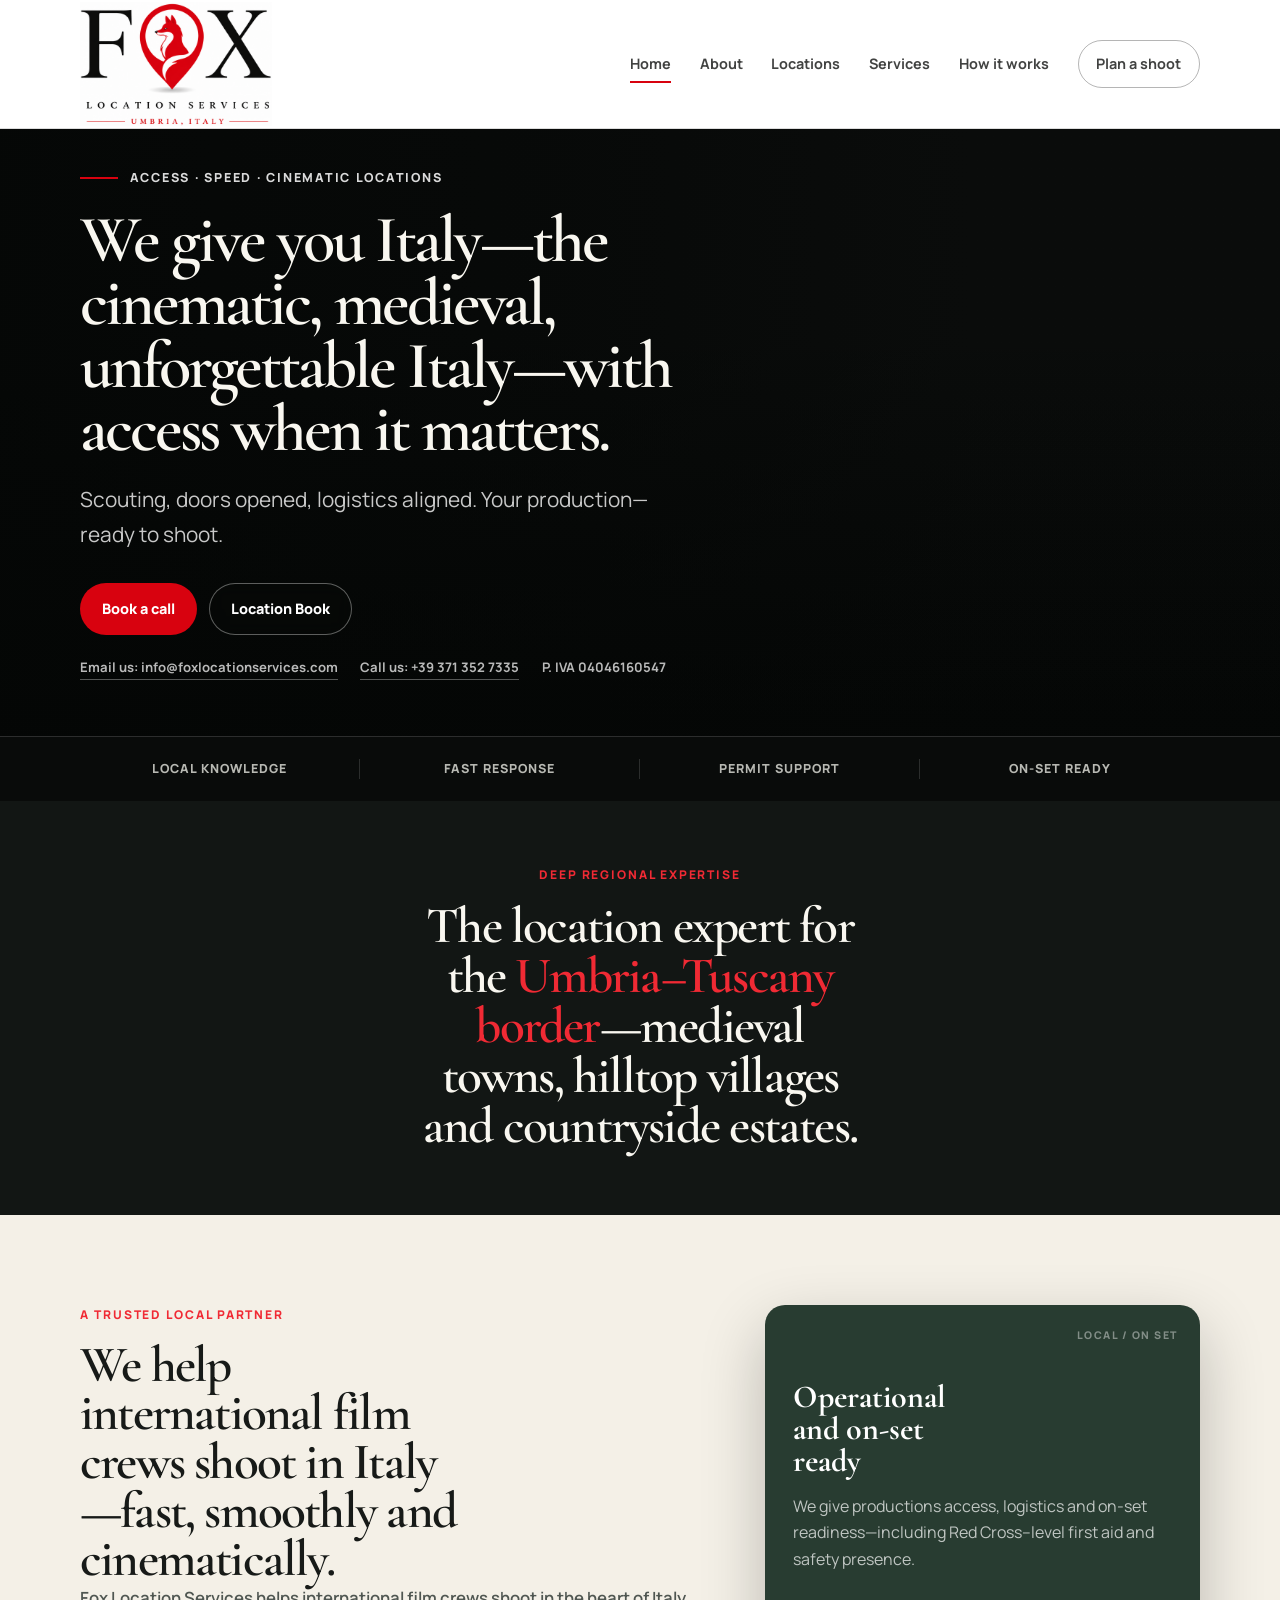
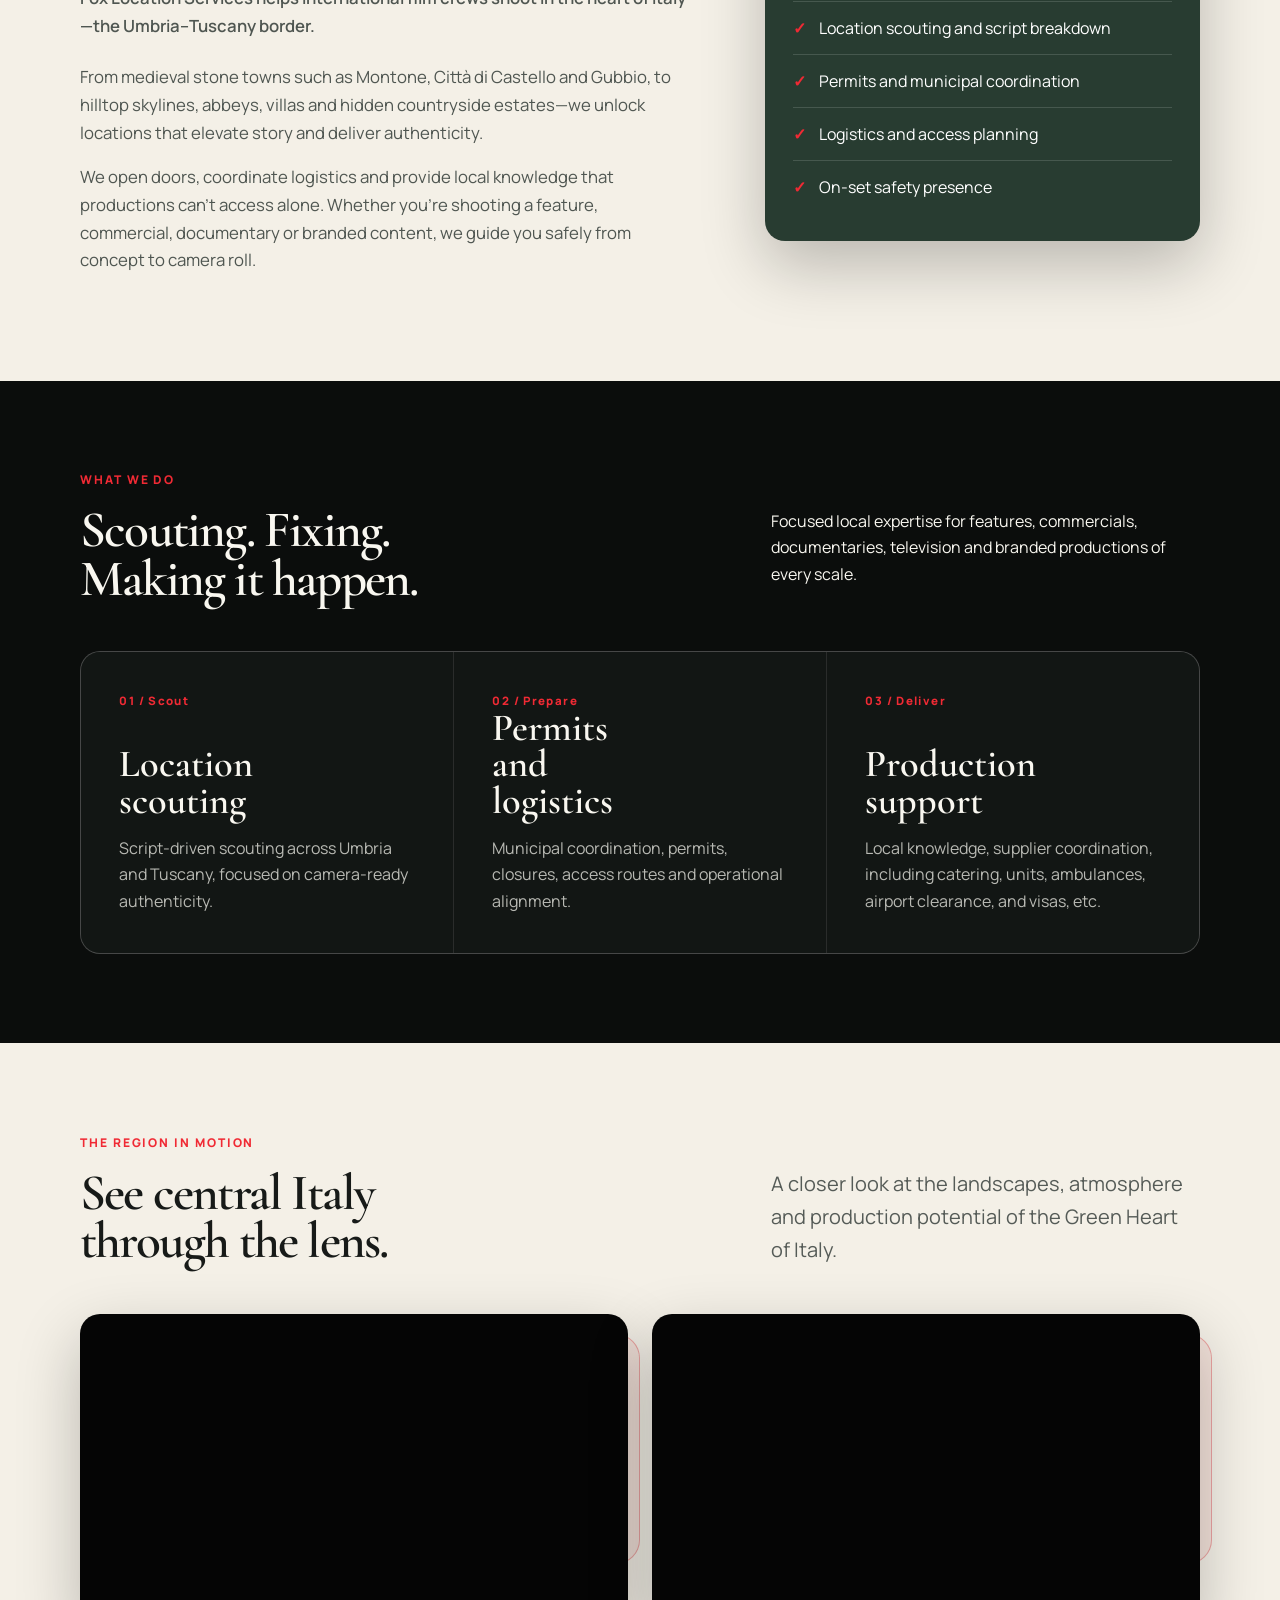
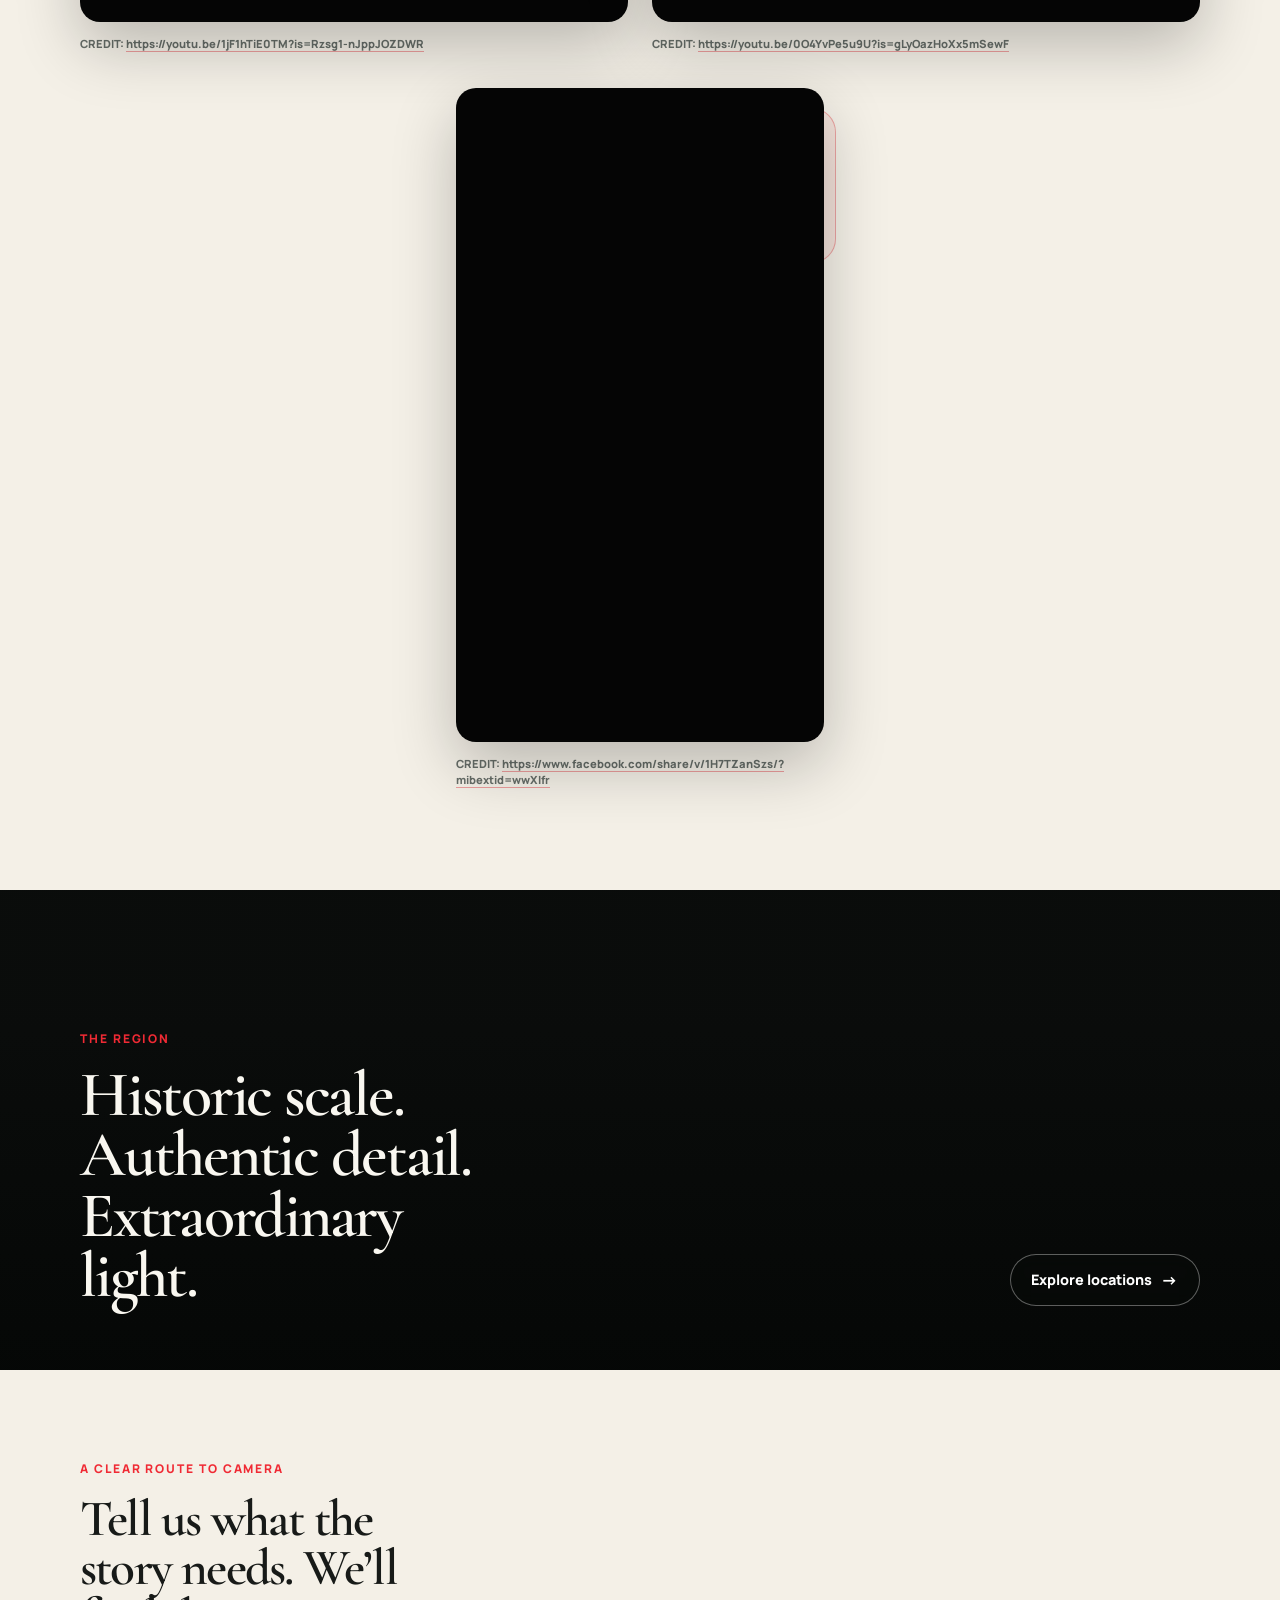
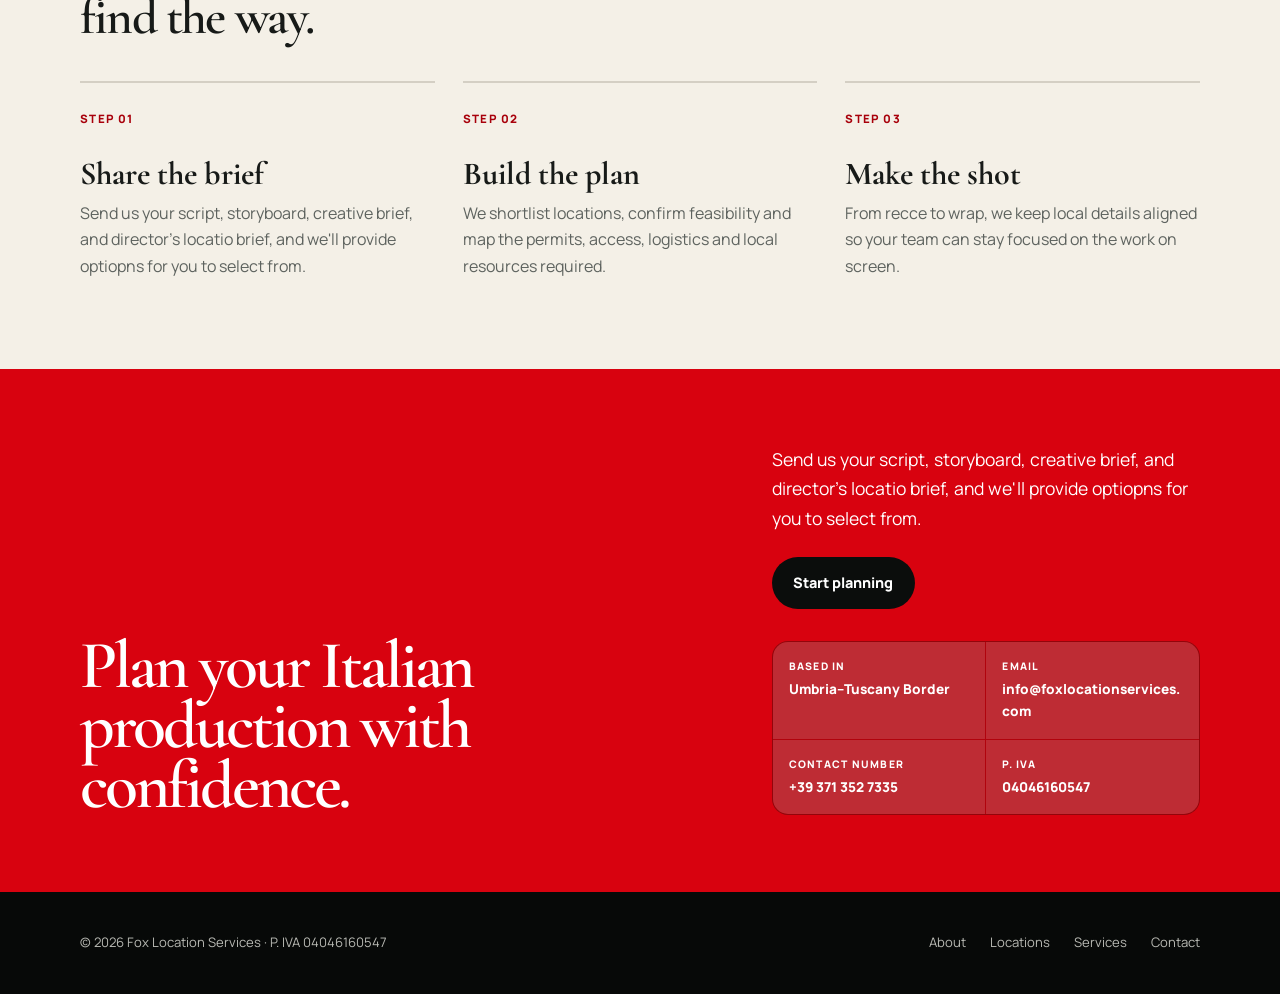
==== commit 08ec580a: "Revise content in index.html for improved clarity Updated service and process descriptions for clari" ====
--- a/index.html
+++ b/index.html
@@ -136,7 +136,7 @@
           <article class="service-card">
             <span class="service-number">03 / Deliver</span>
             <h3>Production support</h3>
-            <p>Local knowledge, vendor coordination and on-set production readiness.</p>
+            <p>Local knowledge, supplier coordination, including catering, units, ambulances, airport clearance, and visas, etc.</p>
           </article>
         </div>
       </div>
@@ -196,7 +196,7 @@
           <article class="process-step">
             <span>STEP 01</span>
             <h3>Share the brief</h3>
-            <p>Send your visual references, dates, crew size and practical requirements—even if they are still taking shape.</p>
+            <p>Send us your script, storyboard, creative brief, and director's locatio brief, and we'll provide optiopns for you to select from.</p>
           </article>
 
           <article class="process-step">
@@ -219,7 +219,7 @@
         <h2 id="cta-title">Plan your Italian production with confidence.</h2>
 
         <div class="cta-details">
-          <p>Tell us your script tone, shoot dates and crew size—we’ll move fast.</p>
+          <p>Send us your script, storyboard, creative brief, and director's locatio brief, and we'll provide optiopns for you to select from.</p>
           <a class="btn btn-dark" href="contact.html">Start planning </a>
 
           <div class="contact-facts" aria-label="Fox Location Services contact details">
--- a/assets/css/styles.css
+++ b/assets/css/styles.css
@@ -1152,6 +1152,64 @@
   justify-self: center;
 }
 
+.location-heading-lockup {
+  display: grid;
+  grid-template-columns: minmax(0, 1fr) auto;
+  gap: clamp(1.5rem, 4vw, 3rem);
+  align-items: end;
+}
+
+.location-heading-mark {
+  width: clamp(7rem, 11vw, 9.5rem);
+  height: auto;
+  justify-self: end;
+  margin-bottom: 0.25rem;
+}
+
+.location-reel-groups {
+  display: grid;
+  gap: clamp(4rem, 8vw, 7rem);
+}
+
+.location-reel-group {
+  padding-top: 2rem;
+  border-top: 1px solid #d5d0c5;
+}
+
+.location-reel-title {
+  margin: 0 0 2rem;
+  font-family: var(--display);
+  font-size: clamp(2.6rem, 5vw, 4.4rem);
+  font-weight: 600;
+  letter-spacing: -0.035em;
+  line-height: 0.95;
+}
+
+.location-reel-title a {
+  text-decoration: underline;
+  text-decoration-color: rgba(216, 2, 15, 0.3);
+  text-underline-offset: 0.25rem;
+}
+
+.location-reel-grid {
+  display: grid;
+  grid-template-columns: minmax(0, 1.35fr) minmax(17rem, 0.65fr);
+  gap: clamp(1.5rem, 5vw, 4rem);
+  align-items: start;
+}
+
+.location-reel-single {
+  margin-inline: auto;
+}
+
+.location-reel-wide {
+  width: min(100%, 48rem);
+}
+
+.location-reel-portrait {
+  width: min(100%, 22rem);
+}
+
 .contact-section {
   background: var(--paper);
   color: #171a18;
@@ -1159,7 +1217,7 @@
 
 .contact-grid {
   display: grid;
-  grid-template-columns: minmax(18rem, 0.7fr) minmax(0, 1.3fr);
+  grid-template-columns: minmax(25rem, 0.95fr) minmax(0, 1.05fr);
   gap: clamp(3rem, 8vw, 7rem);
   align-items: start;
 }
@@ -1204,6 +1262,78 @@
 .contact-direct strong {
   font-weight: 800;
   overflow-wrap: anywhere;
+}
+
+.contact-identity-card {
+  display: grid;
+  grid-template-columns: minmax(8rem, 0.72fr) minmax(0, 1.28fr);
+  margin-top: 2rem;
+  overflow: hidden;
+  border: 1px solid #ded8cd;
+  border-radius: 1rem;
+  background: white;
+  box-shadow: 0 1rem 3rem rgba(36, 29, 23, 0.1);
+}
+
+.contact-identity-mark {
+  display: grid;
+  place-items: center;
+  padding: 1.25rem;
+  border-right: 2px solid var(--orange);
+}
+
+.contact-identity-mark img {
+  width: 100%;
+  height: auto;
+}
+
+.contact-identity-details {
+  min-width: 0;
+  padding: 1.5rem;
+}
+
+.contact-identity-name {
+  margin: 0 0 1.35rem;
+  padding-bottom: 0.75rem;
+  border-bottom: 3px solid var(--orange);
+  font-family: var(--display);
+  font-size: clamp(1.75rem, 3vw, 2.5rem);
+  font-weight: 600;
+  letter-spacing: 0.16em;
+  line-height: 1;
+  text-transform: uppercase;
+}
+
+.contact-identity-list {
+  display: grid;
+  gap: 0.75rem;
+  margin: 0;
+  padding: 0;
+  list-style: none;
+}
+
+.contact-identity-list li {
+  min-width: 0;
+  display: grid;
+  grid-template-columns: 1.5rem minmax(0, 1fr);
+  gap: 0.6rem;
+  align-items: center;
+}
+
+.contact-identity-list a,
+.contact-identity-list li > span:last-child {
+  overflow-wrap: anywhere;
+  font-family: var(--display);
+  font-size: 1.08rem;
+  font-weight: 600;
+}
+
+.contact-identity-icon {
+  color: var(--orange);
+  font-family: var(--sans);
+  font-size: 1.05rem;
+  font-weight: 900;
+  text-align: center;
 }
 
 .enquiry-form {
@@ -1294,6 +1424,61 @@
   margin: 0;
   color: #777d79;
   font-size: 0.72rem;
+}
+
+.microsoft-form-placeholder {
+  min-height: 38rem;
+  display: grid;
+  place-items: center;
+  padding: clamp(2rem, 6vw, 4rem);
+  border: 1px dashed rgba(216, 2, 15, 0.35);
+  border-radius: 1rem;
+  background: linear-gradient(145deg, rgba(216, 2, 15, 0.05), rgba(40, 60, 49, 0.06));
+  text-align: center;
+}
+
+.microsoft-form-placeholder > div {
+  max-width: 30rem;
+}
+
+.microsoft-form-icon {
+  width: 4rem;
+  height: 4rem;
+  display: grid;
+  place-items: center;
+  margin: 0 auto 1.5rem;
+  border-radius: 1rem;
+  background: #038387;
+  color: white;
+  font-size: 1.6rem;
+  font-weight: 900;
+  box-shadow: 0 0.75rem 2rem rgba(3, 131, 135, 0.2);
+}
+
+.microsoft-form-placeholder h3 {
+  margin: 0 0 0.75rem;
+  font-family: var(--display);
+  font-size: clamp(2rem, 4vw, 3rem);
+  font-weight: 600;
+  line-height: 1;
+}
+
+.microsoft-form-placeholder p {
+  margin: 0 0 1.5rem;
+  color: #5f6661;
+}
+
+.microsoft-form-frame {
+  width: 100%;
+  min-height: 56rem;
+  border: 0;
+  border-radius: 1rem;
+  background: white;
+}
+
+.microsoft-form-frame[hidden],
+.microsoft-form-placeholder[hidden] {
+  display: none;
 }
 
 .thank-you-section {
@@ -1379,8 +1564,20 @@
     position: static;
   }
 
+  .contact-identity-card {
+    max-width: 48rem;
+  }
+
   .video-library-vertical {
     grid-template-columns: repeat(2, minmax(0, 1fr));
+  }
+
+  .location-reel-grid {
+    grid-template-columns: 1fr;
+  }
+
+  .location-reel-grid .location-reel-portrait {
+    justify-self: center;
   }
 
   .story-row-image-right .story-image,
@@ -1491,6 +1688,37 @@
 
   .page-hero {
     padding-block: 11rem 4rem;
+  }
+
+  .location-heading-lockup {
+    align-items: flex-start;
+  }
+
+  .location-heading-mark {
+    width: 5.5rem;
+  }
+
+  .contact-identity-card {
+    grid-template-columns: 1fr;
+  }
+
+  .contact-identity-mark {
+    padding: 1rem 4rem;
+    border-right: 0;
+    border-bottom: 2px solid var(--orange);
+  }
+
+  .contact-identity-mark img {
+    max-width: 12rem;
+  }
+
+  .microsoft-form-placeholder {
+    min-height: 30rem;
+    padding: 2rem 1rem;
+  }
+
+  .microsoft-form-frame {
+    min-height: 64rem;
   }
 
   .about-hero h1 {
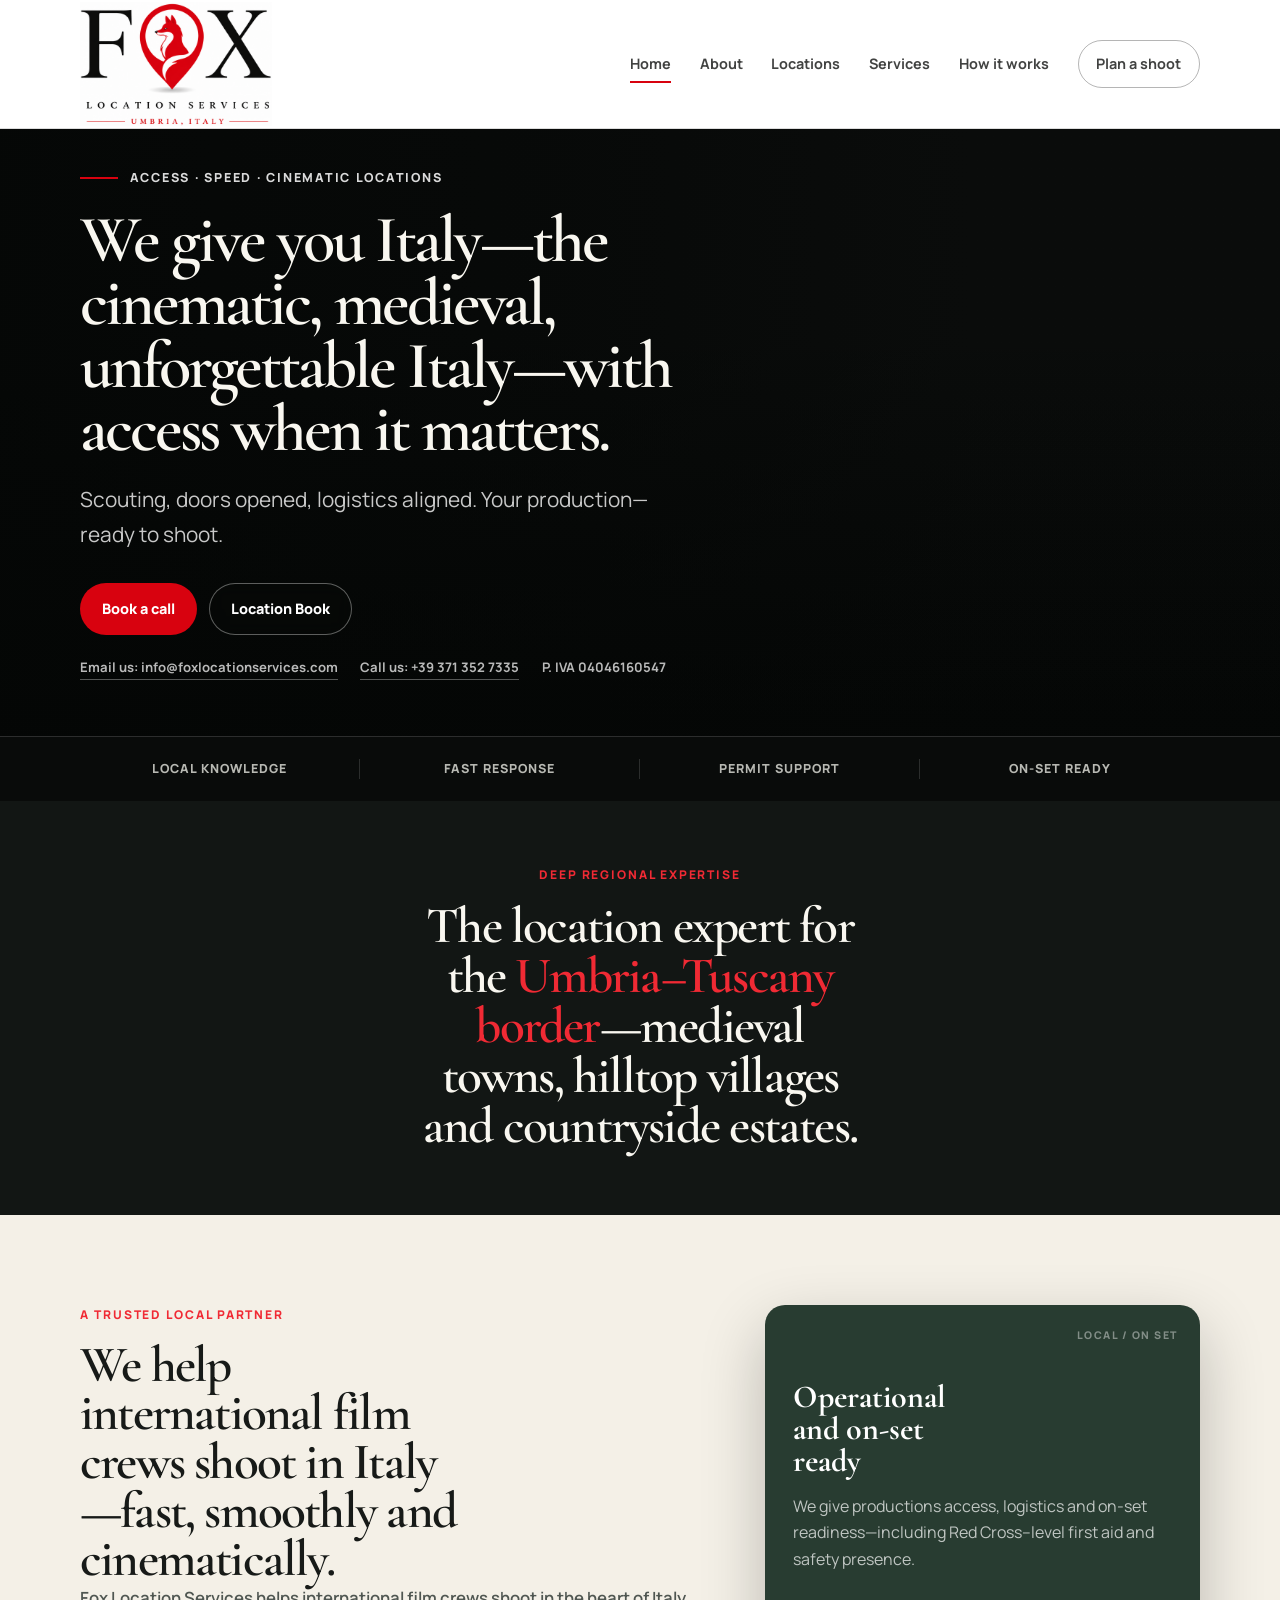
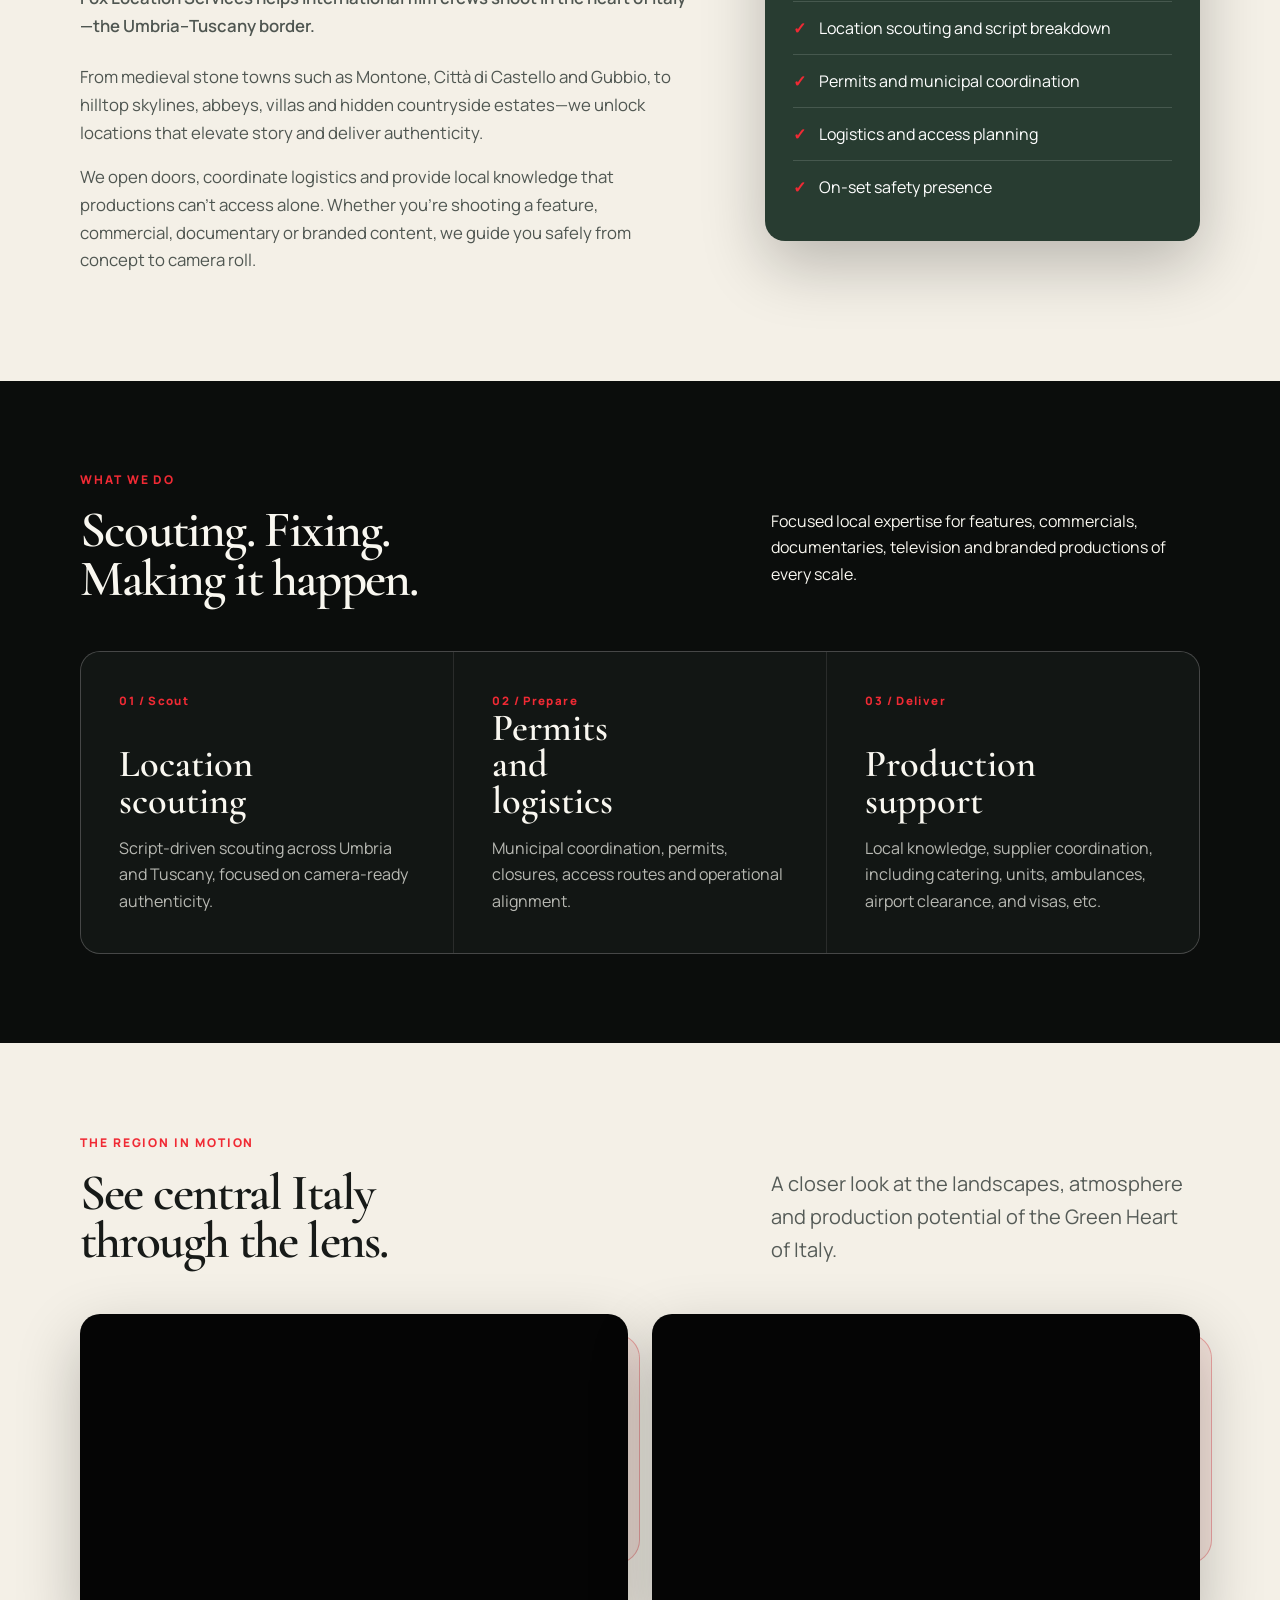
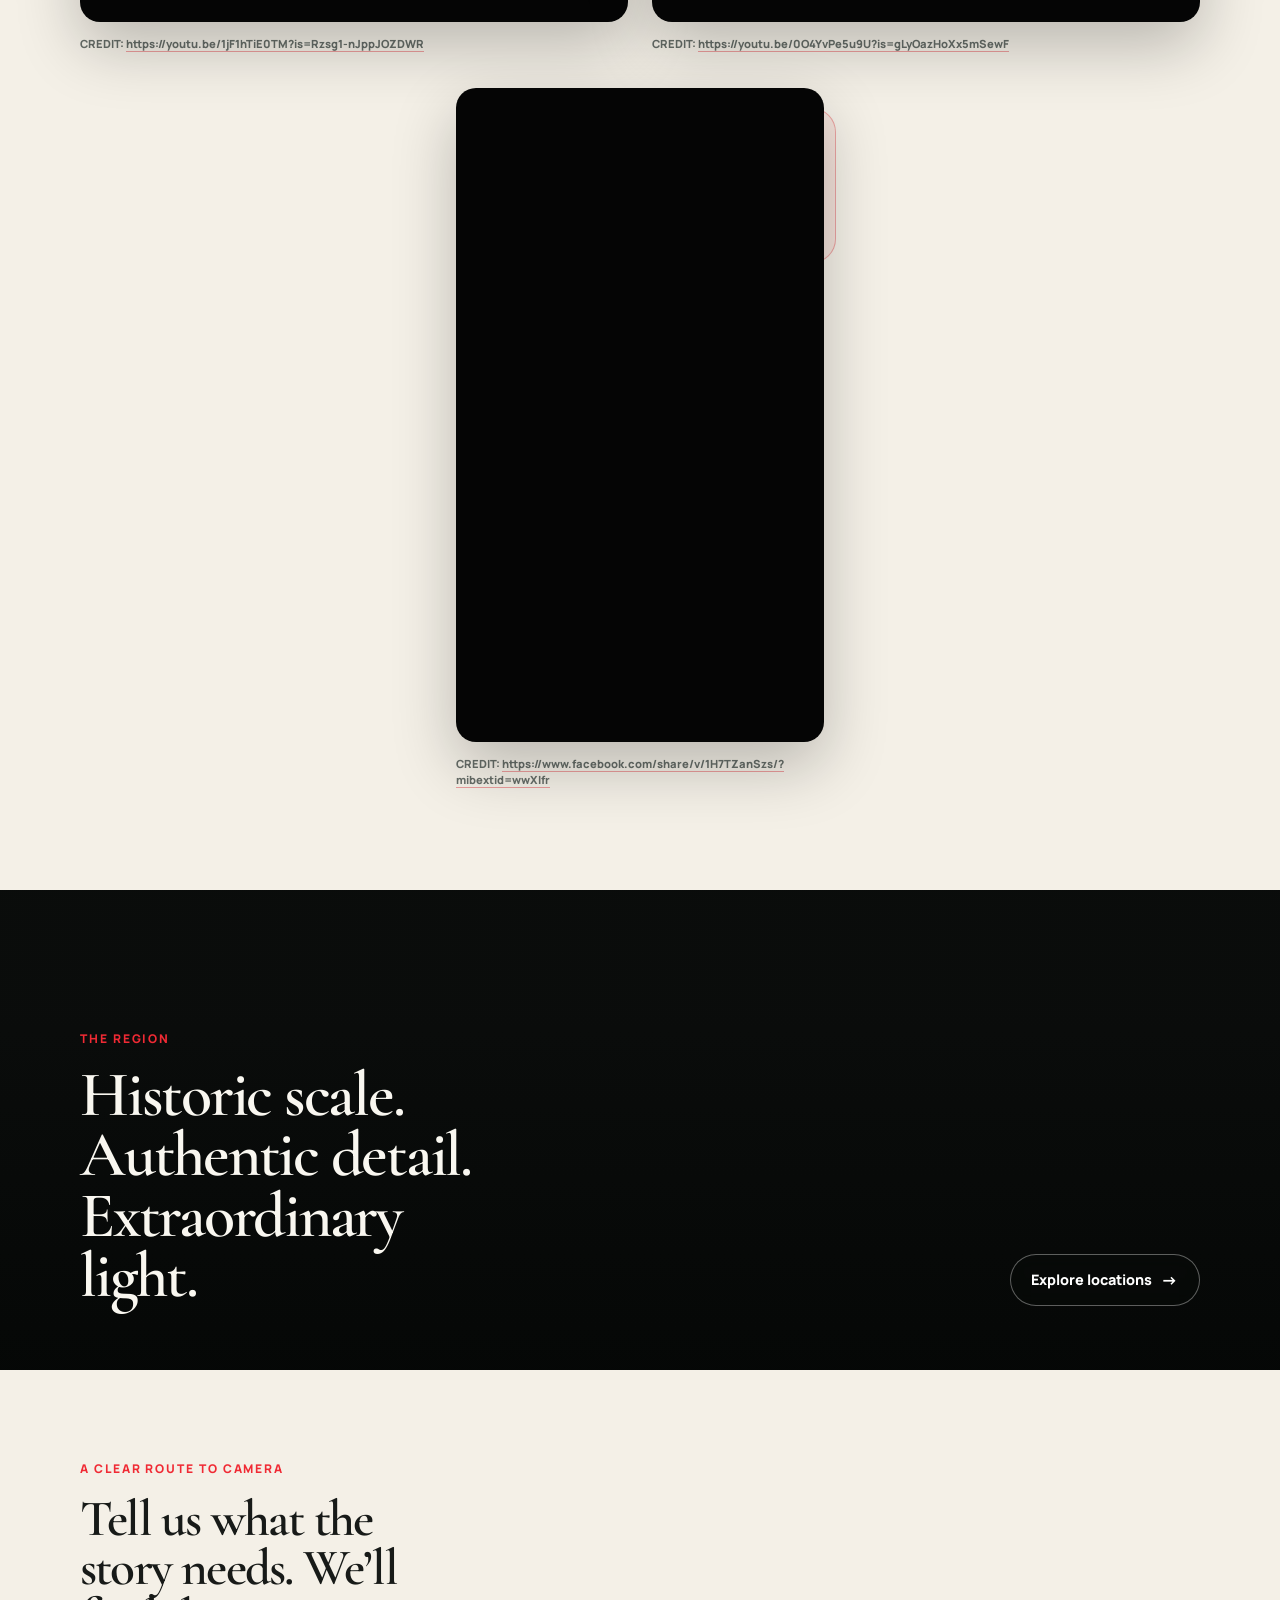
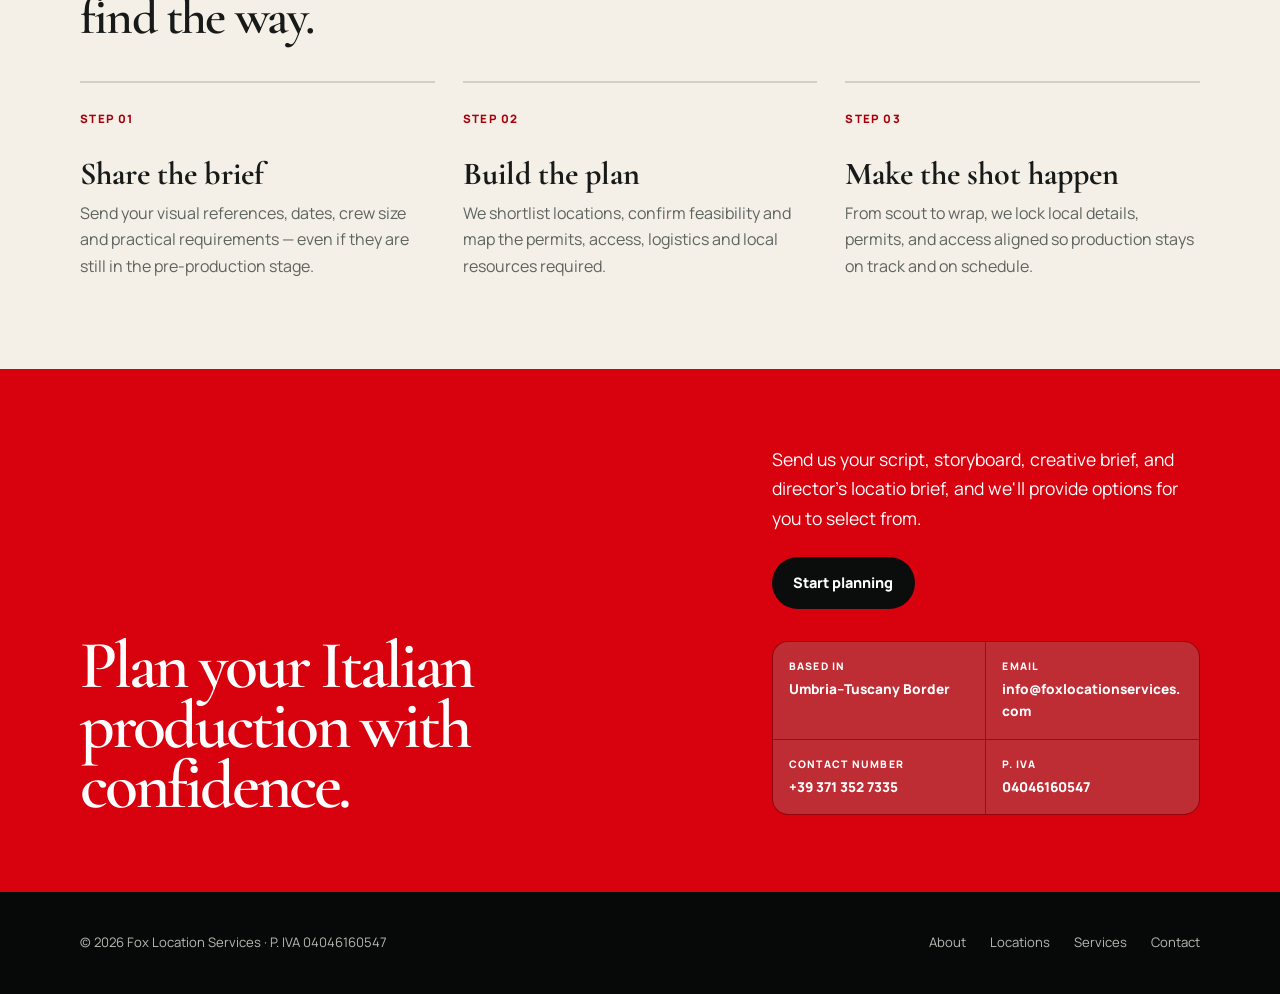
==== commit 45686dc6: "Update index.html" ====
--- a/index.html
+++ b/index.html
@@ -196,7 +196,7 @@
           <article class="process-step">
             <span>STEP 01</span>
             <h3>Share the brief</h3>
-            <p>Send us your script, storyboard, creative brief, and director's locatio brief, and we'll provide optiopns for you to select from.</p>
+            <p>Send your visual references, dates, crew size and practical requirements — even if they are still in the pre-production stage.</p>
           </article>
 
           <article class="process-step">
@@ -207,8 +207,8 @@
 
           <article class="process-step">
             <span>STEP 03</span>
-            <h3>Make the shot</h3>
-            <p>From recce to wrap, we keep local details aligned so your team can stay focused on the work on screen.</p>
+            <h3>Make the shot happen</h3>
+            <p>From scout to wrap, we lock local details, permits, and access aligned so production stays on track and on schedule.</p>
           </article>
         </div>
       </div>
@@ -219,7 +219,7 @@
         <h2 id="cta-title">Plan your Italian production with confidence.</h2>
 
         <div class="cta-details">
-          <p>Send us your script, storyboard, creative brief, and director's locatio brief, and we'll provide optiopns for you to select from.</p>
+          <p>Send us your script, storyboard, creative brief, and director's locatio brief, and we'll provide options for you to select from.</p>
           <a class="btn btn-dark" href="contact.html">Start planning </a>
 
           <div class="contact-facts" aria-label="Fox Location Services contact details">
